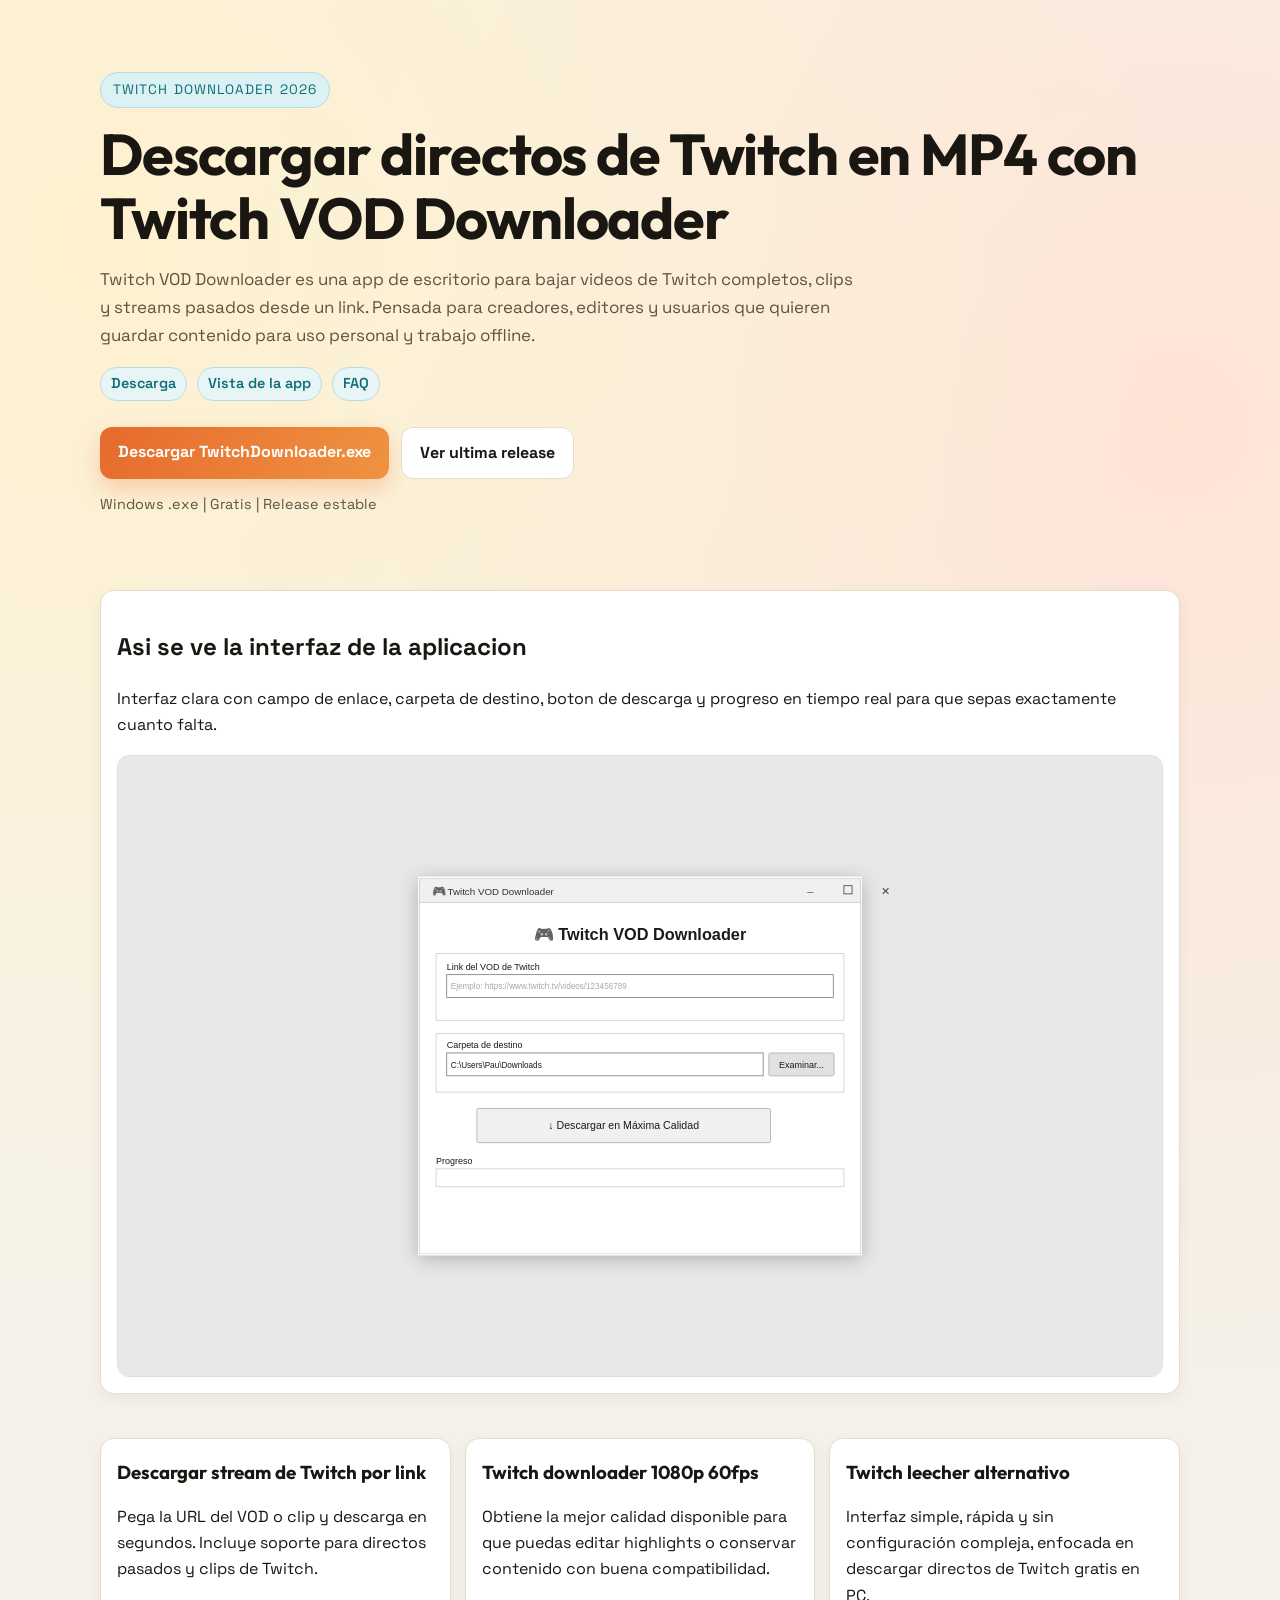
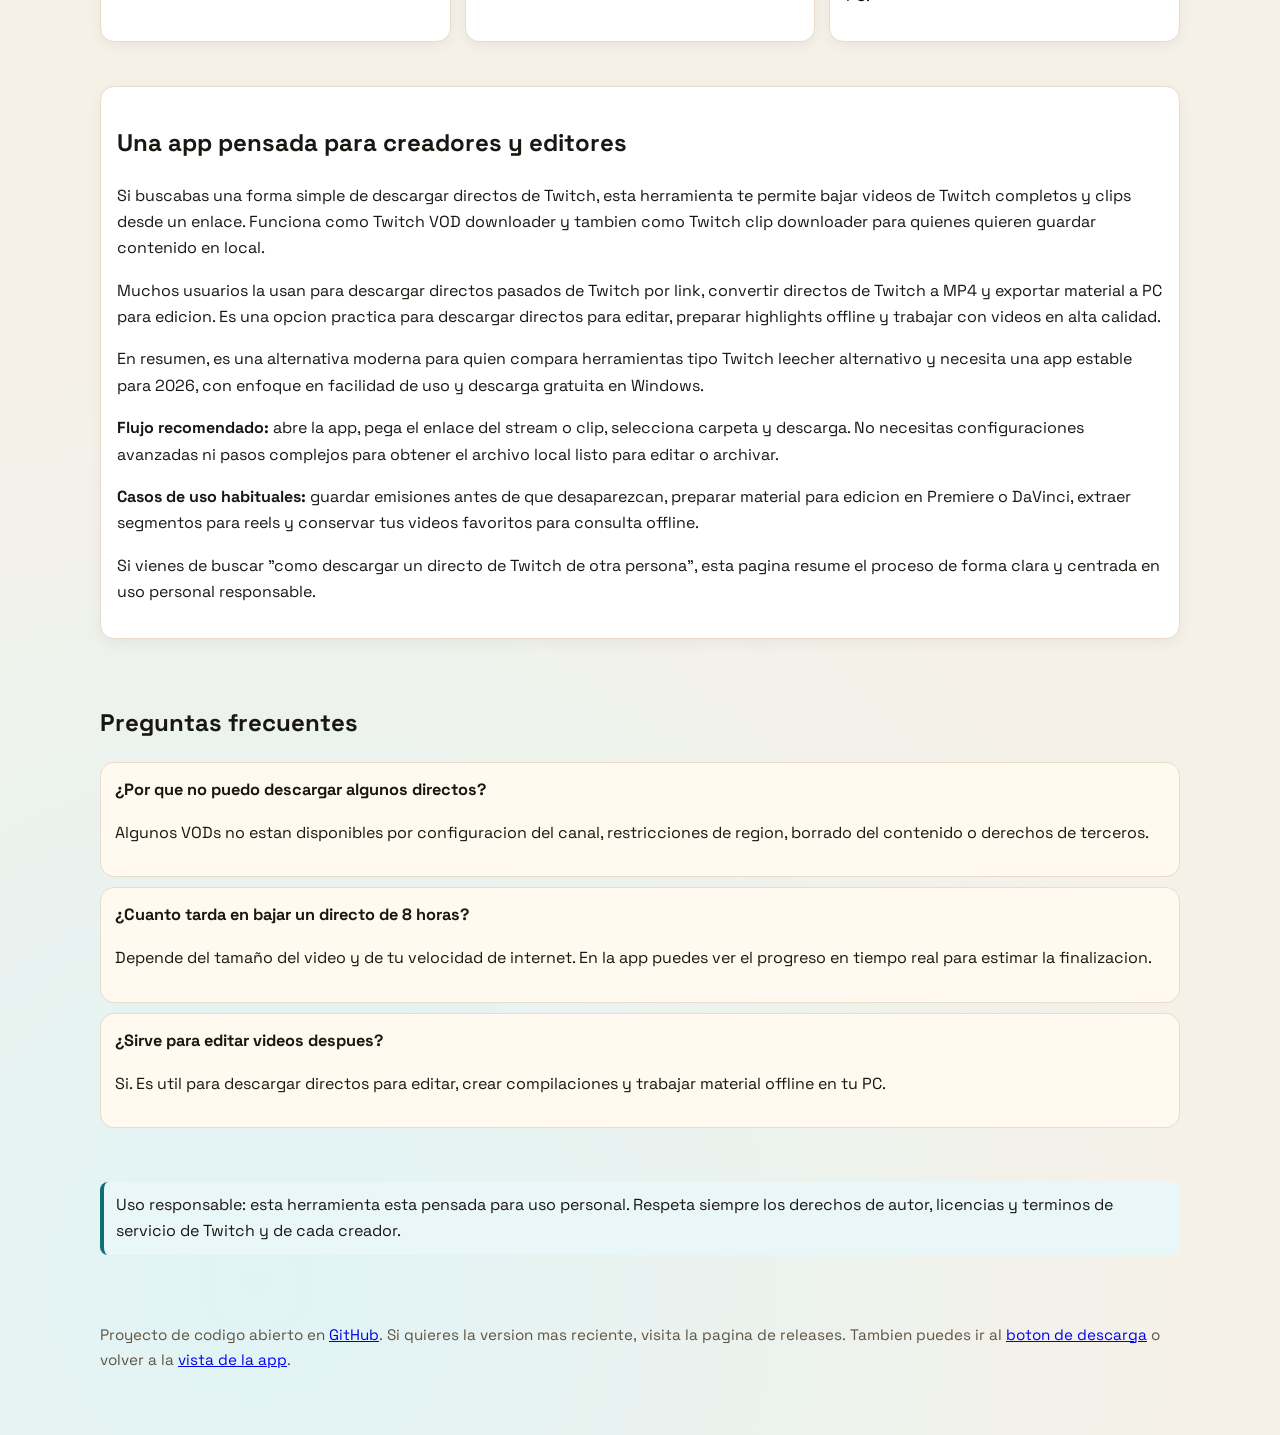
==== docs/index.html @ b59fe120 "Add Google Search Console verification meta tag" ====
<!doctype html>
<html lang="es">
  <head>
    <meta charset="utf-8" />
    <meta name="viewport" content="width=device-width, initial-scale=1" />
    <title>Descargar directos de Twitch en MP4 | Twitch VOD Downloader</title>
    <meta
      name="description"
      content="Descarga directos, VODs y clips de Twitch en MP4 con una app gratis para Windows. Pega el enlace, elige carpeta y guarda video en alta calidad."
    />
    <meta name="robots" content="index, follow, max-image-preview:large" />
    <meta name="google-site-verification" content="sPV9_tEW7qp17JRYdC61P2SUI9NA5Wd7lON10YflvRY" />
    <meta name="google-site-verification" content="lMgmviyzAEtdI4kk1GYr1Bmbf03BI3K5N0eMR3a0JBQ" />
    <script async src="https://pagead2.googlesyndication.com/pagead/js/adsbygoogle.js?client=ca-pub-7612805768657333"
     crossorigin="anonymous"></script>
    <meta property="og:type" content="website" />
    <meta property="og:locale" content="es_ES" />
    <meta
      property="og:title"
      content="Twitch VOD Downloader - Descargar directos de Twitch en MP4"
    />
    <meta
      property="og:description"
      content="Herramienta gratuita para descargar VODs y clips de Twitch en calidad alta para edición offline."
    />
    <meta
      property="og:image"
      content="https://pausiar.github.io/TwitchDowloader/assets/app-preview.svg"
    />
    <meta property="og:url" content="https://pausiar.github.io/TwitchDowloader/" />
    <meta property="og:site_name" content="Twitch VOD Downloader" />
    <meta name="twitter:card" content="summary_large_image" />
    <meta
      name="twitter:image"
      content="https://pausiar.github.io/TwitchDowloader/assets/app-preview.svg"
    />
    <link rel="canonical" href="https://pausiar.github.io/TwitchDowloader/" />
    <link rel="icon" type="image/svg+xml" href="assets/app-preview.svg" />
    <link rel="apple-touch-icon" href="assets/app-preview.svg" />
    <link rel="stylesheet" href="styles.css" />
    <link rel="preconnect" href="https://fonts.googleapis.com" />
    <link rel="preconnect" href="https://fonts.gstatic.com" crossorigin />
    <link
      href="https://fonts.googleapis.com/css2?family=Outfit:wght@600;700;800&family=Space+Grotesk:wght@400;500;700&display=swap"
      rel="stylesheet"
    />
    <script type="application/ld+json">
      {
        "@context": "https://schema.org",
        "@type": "SoftwareApplication",
        "name": "Twitch VOD Downloader",
        "applicationCategory": "MultimediaApplication",
        "operatingSystem": "Windows",
        "softwareVersion": "1.0.0",
        "inLanguage": ["es", "en"],
        "offers": {
          "@type": "Offer",
          "price": "0",
          "priceCurrency": "USD"
        },
        "downloadUrl": "https://github.com/Pausiar/TwitchDowloader/releases/download/v1.0.0/TwitchDownloader.exe",
        "url": "https://pausiar.github.io/TwitchDowloader/",
        "description": "Aplicacion para descargar directos de Twitch, VODs y clips en alta calidad usando un enlace.",
        "publisher": {
          "@type": "Organization",
          "name": "Pausiar"
        }
      }
    </script>
    <script type="application/ld+json">
      {
        "@context": "https://schema.org",
        "@type": "FAQPage",
        "mainEntity": [
          {
            "@type": "Question",
            "name": "¿Por que no puedo descargar algunos directos de Twitch?",
            "acceptedAnswer": {
              "@type": "Answer",
              "text": "Algunos videos pueden estar restringidos por privacidad, derechos, region o estado de la cuenta. La herramienta solo funciona cuando el contenido es accesible desde el enlace publico."
            }
          },
          {
            "@type": "Question",
            "name": "¿Cuanto tarda en bajar un directo de 8 horas?",
            "acceptedAnswer": {
              "@type": "Answer",
              "text": "Depende de tu conexion y del servidor. En conexiones estables, el progreso suele mantenerse continuo y la app muestra estado de descarga en tiempo real."
            }
          },
          {
            "@type": "Question",
            "name": "¿Se puede convertir directos de Twitch a MP4?",
            "acceptedAnswer": {
              "@type": "Answer",
              "text": "Si. El descargador guarda el video en formato compatible para edicion y uso local, ideal para exportar y trabajar en PC."
            }
          }
        ]
      }
    </script>
  </head>
  <body>
    <header>
      <div class="container">
        <span class="badge">Twitch Downloader 2026</span>
        <h1>Descargar directos de Twitch en MP4 con Twitch VOD Downloader</h1>
        <p class="subhead">
          Twitch VOD Downloader es una app de escritorio para bajar videos de Twitch completos,
          clips y streams pasados desde un link. Pensada para creadores, editores y usuarios que
          quieren guardar contenido para uso personal y trabajo offline.
        </p>
        <nav class="quick-nav" aria-label="Navegacion de la pagina">
          <a href="#descarga">Descarga</a>
          <a href="#vista-app">Vista de la app</a>
          <a href="#faq">FAQ</a>
        </nav>
        <div class="cta-row">
          <a
            class="btn btn-primary"
            id="descarga"
            href="https://github.com/Pausiar/TwitchDowloader/releases/download/v1.0.0/TwitchDownloader.exe"
            >Descargar TwitchDownloader.exe</a
          >
          <a
            class="btn btn-secondary"
            href="https://github.com/Pausiar/TwitchDowloader/releases/latest"
            >Ver ultima release</a
          >
        </div>
        <p class="small">Windows .exe | Gratis | Release estable</p>
      </div>
    </header>

    <main>
      <section id="vista-app">
        <div class="container card preview-card">
          <h2>Asi se ve la interfaz de la aplicacion</h2>
          <p>
            Interfaz clara con campo de enlace, carpeta de destino, boton de descarga y progreso
            en tiempo real para que sepas exactamente cuanto falta.
          </p>
          <img
            class="app-preview"
            src="assets/app-preview.svg"
            alt="Captura ilustrativa de Twitch VOD Downloader mostrando URL, carpeta y progreso de descarga"
            width="1280"
            height="760"
            loading="lazy"
            decoding="async"
          />
        </div>
      </section>

      <section>
        <div class="container grid">
          <article class="card">
            <h3>Descargar stream de Twitch por link</h3>
            <p>
              Pega la URL del VOD o clip y descarga en segundos. Incluye soporte para directos
              pasados y clips de Twitch.
            </p>
          </article>
          <article class="card">
            <h3>Twitch downloader 1080p 60fps</h3>
            <p>
              Obtiene la mejor calidad disponible para que puedas editar highlights o conservar
              contenido con buena compatibilidad.
            </p>
          </article>
          <article class="card">
            <h3>Twitch leecher alternativo</h3>
            <p>
              Interfaz simple, rápida y sin configuración compleja, enfocada en descargar directos
              de Twitch gratis en PC.
            </p>
          </article>
        </div>
      </section>

      <section>
        <div class="container card">
          <h2>Una app pensada para creadores y editores</h2>
          <p>
            Si buscabas una forma simple de descargar directos de Twitch, esta herramienta te
            permite bajar videos de Twitch completos y clips desde un enlace. Funciona como Twitch
            VOD downloader y tambien como Twitch clip downloader para quienes quieren guardar
            contenido en local.
          </p>
          <p>
            Muchos usuarios la usan para descargar directos pasados de Twitch por link, convertir
            directos de Twitch a MP4 y exportar material a PC para edicion. Es una opcion practica
            para descargar directos para editar, preparar highlights offline y trabajar con videos
            en alta calidad.
          </p>
          <p>
            En resumen, es una alternativa moderna para quien compara herramientas tipo Twitch
            leecher alternativo y necesita una app estable para 2026, con enfoque en facilidad de
            uso y descarga gratuita en Windows.
          </p>
          <p>
            <strong>Flujo recomendado:</strong> abre la app, pega el enlace del stream o clip,
            selecciona carpeta y descarga. No necesitas configuraciones avanzadas ni pasos
            complejos para obtener el archivo local listo para editar o archivar.
          </p>
          <p>
            <strong>Casos de uso habituales:</strong> guardar emisiones antes de que desaparezcan,
            preparar material para edicion en Premiere o DaVinci, extraer segmentos para reels y
            conservar tus videos favoritos para consulta offline.
          </p>
          <p>
            Si vienes de buscar "como descargar un directo de Twitch de otra persona", esta pagina
            resume el proceso de forma clara y centrada en uso personal responsable.
          </p>
        </div>
      </section>

      <section id="faq">
        <div class="container">
          <h2>Preguntas frecuentes</h2>
          <article class="faq-item">
            <h3>¿Por que no puedo descargar algunos directos?</h3>
            <p>
              Algunos VODs no estan disponibles por configuracion del canal, restricciones de
              region, borrado del contenido o derechos de terceros.
            </p>
          </article>
          <article class="faq-item">
            <h3>¿Cuanto tarda en bajar un directo de 8 horas?</h3>
            <p>
              Depende del tamaño del video y de tu velocidad de internet. En la app puedes ver el
              progreso en tiempo real para estimar la finalizacion.
            </p>
          </article>
          <article class="faq-item">
            <h3>¿Sirve para editar videos despues?</h3>
            <p>
              Si. Es util para descargar directos para editar, crear compilaciones y trabajar
              material offline en tu PC.
            </p>
          </article>
        </div>
      </section>

      <section>
        <div class="container notice">
          Uso responsable: esta herramienta esta pensada para uso personal. Respeta siempre los
          derechos de autor, licencias y terminos de servicio de Twitch y de cada creador.
        </div>
      </section>
    </main>

    <footer>
      <div class="container">
        <p>
          Proyecto de codigo abierto en
          <a href="https://github.com/Pausiar/TwitchDowloader">GitHub</a>. Si quieres la version
          mas reciente, visita la pagina de releases. Tambien puedes ir al
          <a href="#descarga">boton de descarga</a> o volver a la <a href="#vista-app">vista de la app</a>.
        </p>
      </div>
    </footer>
  </body>
</html>
---- docs/styles.css ----
:root {
  --bg: #f5f1e8;
  --bg-alt: #fff9ef;
  --text: #1a1712;
  --muted: #5f5341;
  --brand: #e66a2d;
  --brand-dark: #b84f1f;
  --accent: #0f6f77;
  --card: #ffffff;
  --border: #e8ddca;
}

* {
  box-sizing: border-box;
}

html,
body {
  margin: 0;
  padding: 0;
}

body {
  font-family: "Space Grotesk", "Segoe UI", sans-serif;
  color: var(--text);
  background:
    radial-gradient(circle at 8% 8%, #fff1cf 0%, transparent 35%),
    radial-gradient(circle at 92% 14%, #ffe4d6 0%, transparent 33%),
    radial-gradient(circle at 20% 95%, #e0f4f6 0%, transparent 30%),
    var(--bg);
  line-height: 1.65;
}

.container {
  width: min(1080px, 92vw);
  margin: 0 auto;
}

header {
  padding: 72px 0 36px;
}

.badge {
  display: inline-block;
  font-size: 0.85rem;
  text-transform: uppercase;
  letter-spacing: 0.08em;
  color: var(--accent);
  background: #dcf1f3;
  border: 1px solid #b4dde1;
  border-radius: 999px;
  padding: 6px 12px;
}

h1 {
  font-family: "Outfit", "Segoe UI", sans-serif;
  font-size: clamp(2.2rem, 5vw, 3.6rem);
  line-height: 1.1;
  margin: 14px 0;
  letter-spacing: -0.02em;
}

.subhead {
  max-width: 760px;
  color: var(--muted);
  font-size: 1.06rem;
}

.quick-nav {
  display: flex;
  flex-wrap: wrap;
  gap: 10px;
  margin-top: 12px;
}

.quick-nav a {
  display: inline-block;
  text-decoration: none;
  color: var(--accent);
  background: #e8f5f6;
  border: 1px solid #b9dce0;
  border-radius: 999px;
  padding: 4px 10px;
  font-size: 0.9rem;
  font-weight: 600;
}

.cta-row {
  display: flex;
  flex-wrap: wrap;
  gap: 12px;
  margin-top: 26px;
}

.btn {
  display: inline-block;
  text-decoration: none;
  border-radius: 12px;
  padding: 12px 18px;
  font-weight: 700;
  transition: transform 0.18s ease, box-shadow 0.18s ease, background 0.18s ease;
}

.btn-primary {
  color: #fff;
  background: linear-gradient(120deg, var(--brand), #f09340);
  box-shadow: 0 10px 22px rgba(230, 106, 45, 0.27);
}

.btn-secondary {
  color: var(--text);
  background: #fff;
  border: 1px solid var(--border);
}

.btn:hover {
  transform: translateY(-2px);
}

section {
  padding: 22px 0;
}

.grid {
  display: grid;
  grid-template-columns: repeat(auto-fit, minmax(220px, 1fr));
  gap: 14px;
}

.card {
  background: var(--card);
  border: 1px solid var(--border);
  border-radius: 14px;
  padding: 16px;
  box-shadow: 0 4px 14px rgba(26, 23, 18, 0.05);
}

.card h3 {
  margin-top: 2px;
  margin-bottom: 8px;
  font-family: "Outfit", "Segoe UI", sans-serif;
}

.preview-card {
  overflow: hidden;
}

.app-preview {
  display: block;
  width: 100%;
  height: auto;
  border: 1px solid var(--border);
  border-radius: 12px;
  margin-top: 10px;
  background: #f8f5ee;
}

.klist {
  columns: 1;
  margin: 10px 0 0;
  padding-left: 20px;
}

.klist li {
  margin-bottom: 8px;
}

.faq-item {
  background: var(--bg-alt);
  border: 1px solid var(--border);
  border-radius: 14px;
  padding: 14px;
  margin-bottom: 10px;
}

.faq-item h3 {
  margin: 0 0 8px;
  font-size: 1.02rem;
}

.notice {
  border-left: 4px solid var(--accent);
  padding: 10px 12px;
  background: #eaf7f8;
  border-radius: 8px;
}

footer {
  padding: 30px 0 48px;
  color: var(--muted);
  font-size: 0.95rem;
}

.small {
  font-size: 0.9rem;
  color: var(--muted);
}

@media (max-width: 720px) {
  header {
    padding-top: 56px;
  }

  .cta-row {
    flex-direction: column;
    align-items: stretch;
  }

  .quick-nav {
    gap: 8px;
  }

  .btn {
    text-align: center;
  }
}
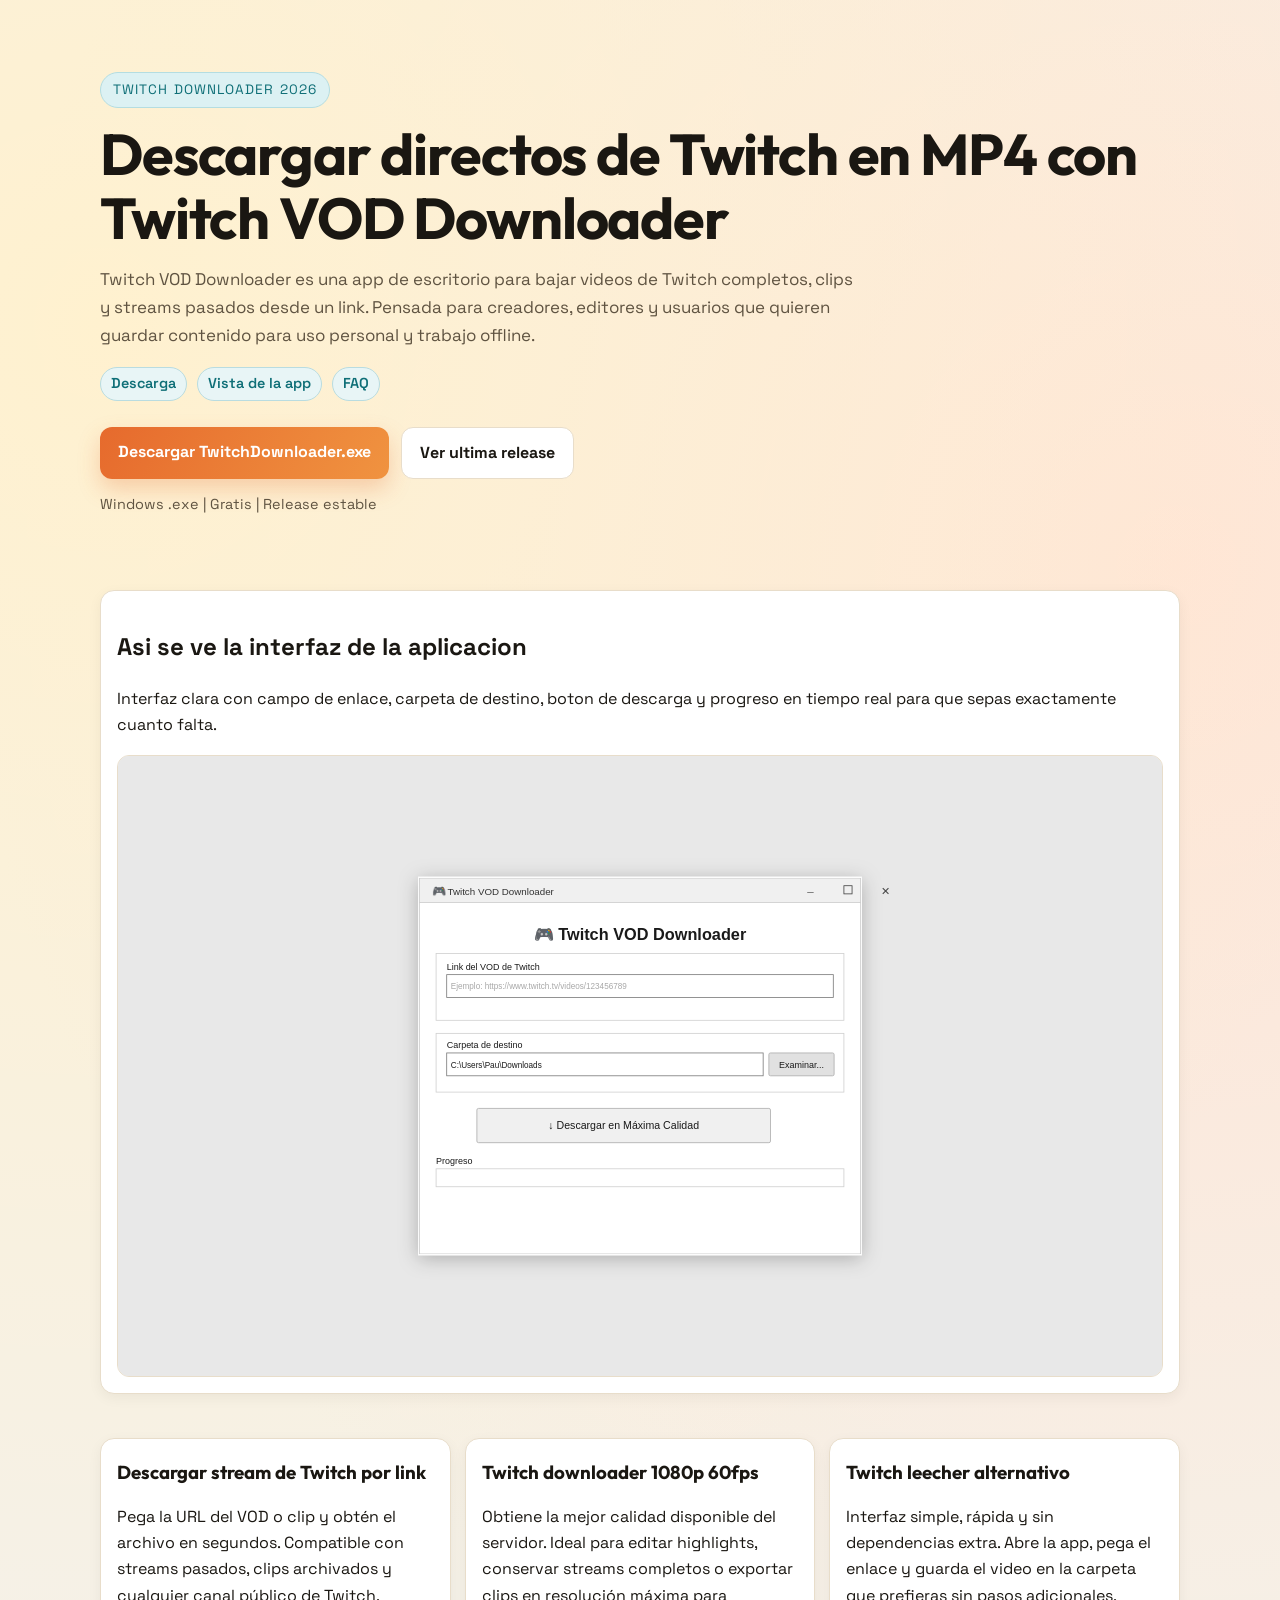
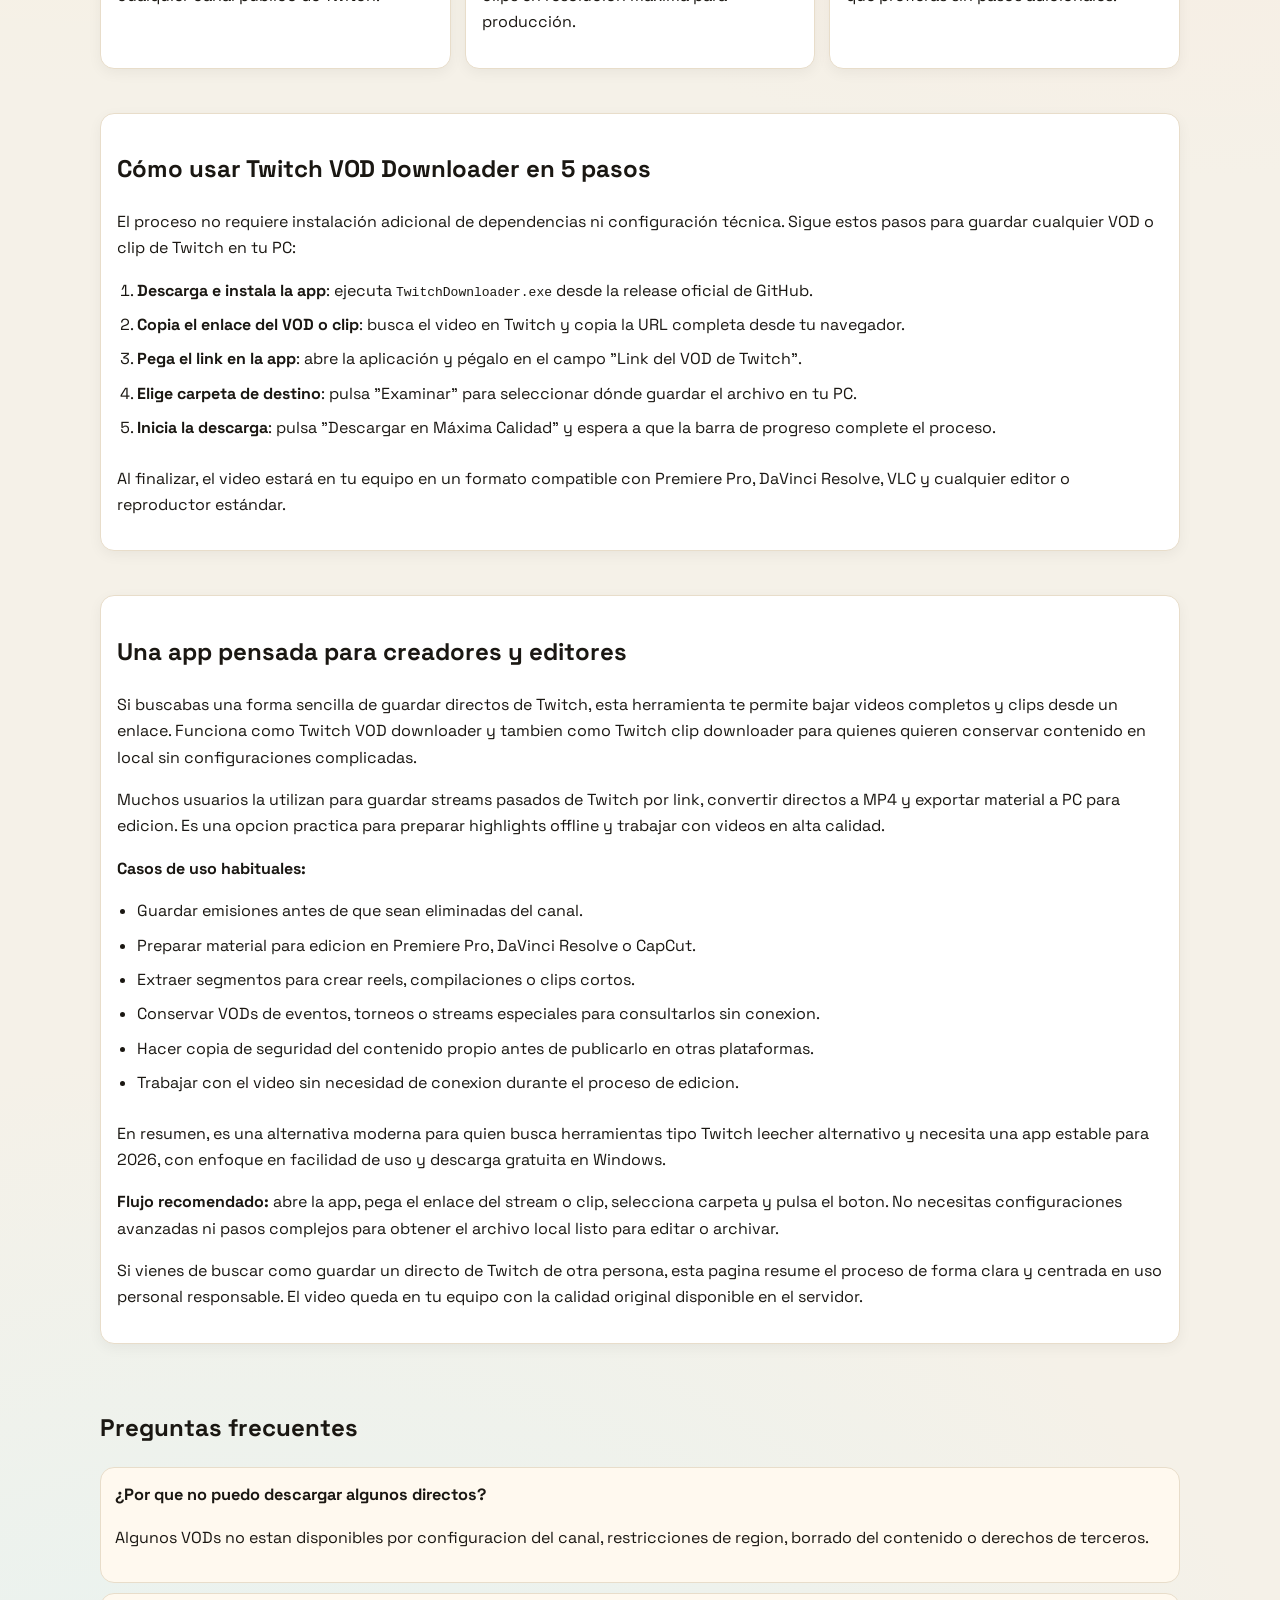
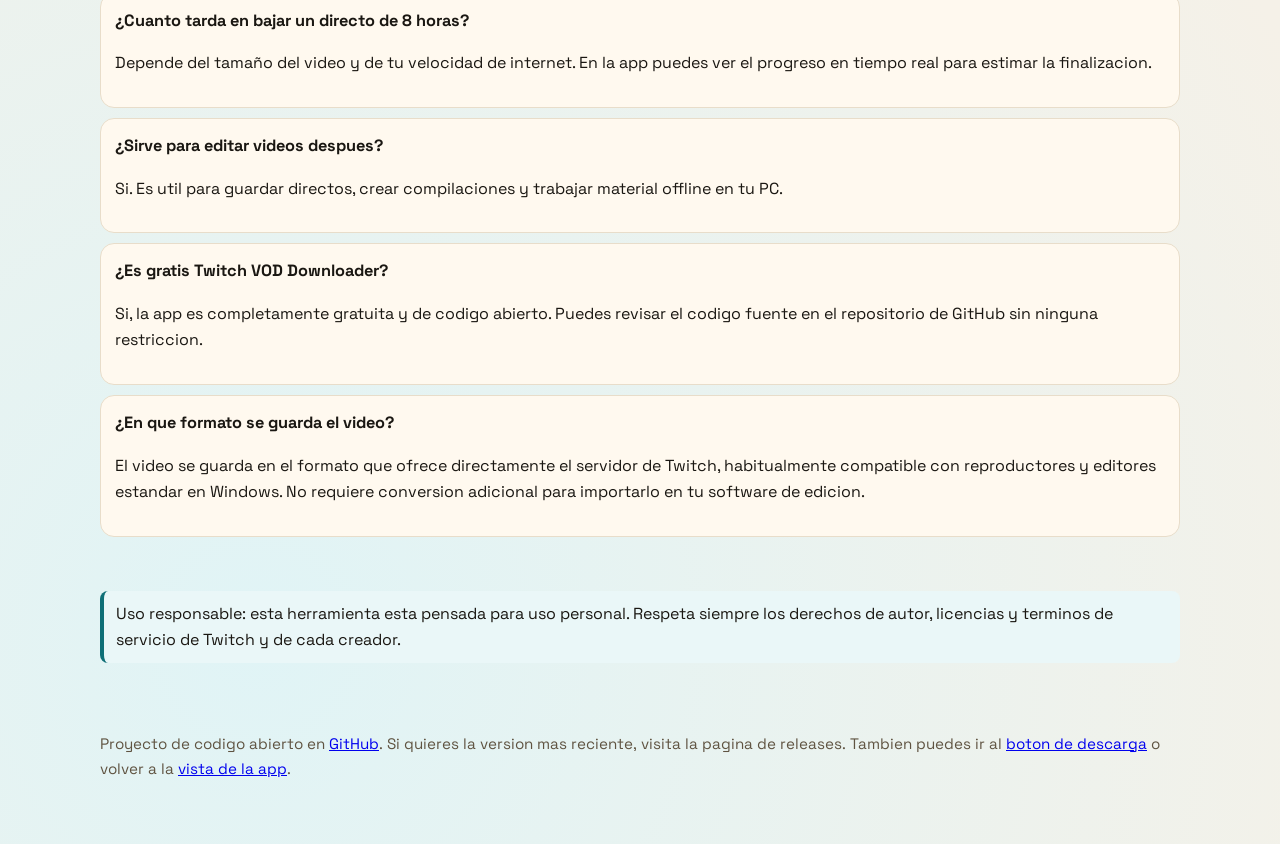
==== commit a3c2698d: "SEO improvements: content expansion, security headers, meta description fix" ====
--- a/docs/index.html
+++ b/docs/index.html
@@ -6,7 +6,7 @@
     <title>Descargar directos de Twitch en MP4 | Twitch VOD Downloader</title>
     <meta
       name="description"
-      content="Descarga directos, VODs y clips de Twitch en MP4 con una app gratis para Windows. Pega el enlace, elige carpeta y guarda video en alta calidad."
+      content="App gratuita para descargar directos de Twitch en MP4 en Windows. Pega el enlace del VOD o clip, elige carpeta y guarda el video en alta calidad con un clic."
     />
     <meta name="robots" content="index, follow, max-image-preview:large" />
     <meta name="google-site-verification" content="sPV9_tEW7qp17JRYdC61P2SUI9NA5Wd7lON10YflvRY" />
@@ -94,6 +94,22 @@
             "acceptedAnswer": {
               "@type": "Answer",
               "text": "Si. El descargador guarda el video en formato compatible para edicion y uso local, ideal para exportar y trabajar en PC."
+            }
+          },
+          {
+            "@type": "Question",
+            "name": "¿Es gratis Twitch VOD Downloader?",
+            "acceptedAnswer": {
+              "@type": "Answer",
+              "text": "Si, la app es completamente gratuita y de codigo abierto. Puedes revisar el codigo fuente en el repositorio de GitHub."
+            }
+          },
+          {
+            "@type": "Question",
+            "name": "¿En que formato se guarda el video?",
+            "acceptedAnswer": {
+              "@type": "Answer",
+              "text": "El video se guarda en el formato que ofrece directamente el servidor de Twitch, habitualmente compatible con reproductores y editores estandar en Windows."
             }
           }
         ]
@@ -157,24 +173,45 @@
           <article class="card">
             <h3>Descargar stream de Twitch por link</h3>
             <p>
-              Pega la URL del VOD o clip y descarga en segundos. Incluye soporte para directos
-              pasados y clips de Twitch.
+              Pega la URL del VOD o clip y obtén el archivo en segundos. Compatible con streams
+              pasados, clips archivados y cualquier canal público de Twitch.
             </p>
           </article>
           <article class="card">
             <h3>Twitch downloader 1080p 60fps</h3>
             <p>
-              Obtiene la mejor calidad disponible para que puedas editar highlights o conservar
-              contenido con buena compatibilidad.
+              Obtiene la mejor calidad disponible del servidor. Ideal para editar highlights,
+              conservar streams completos o exportar clips en resolución máxima para producción.
             </p>
           </article>
           <article class="card">
             <h3>Twitch leecher alternativo</h3>
             <p>
-              Interfaz simple, rápida y sin configuración compleja, enfocada en descargar directos
-              de Twitch gratis en PC.
-            </p>
-          </article>
+              Interfaz simple, rápida y sin dependencias extra. Abre la app, pega el enlace y
+              guarda el video en la carpeta que prefieras sin pasos adicionales.
+            </p>
+          </article>
+        </div>
+      </section>
+
+      <section id="como-usar">
+        <div class="container card">
+          <h2>Cómo usar Twitch VOD Downloader en 5 pasos</h2>
+          <p>
+            El proceso no requiere instalación adicional de dependencias ni configuración técnica.
+            Sigue estos pasos para guardar cualquier VOD o clip de Twitch en tu PC:
+          </p>
+          <ol class="klist">
+            <li><strong>Descarga e instala la app</strong>: ejecuta <code>TwitchDownloader.exe</code> desde la release oficial de GitHub.</li>
+            <li><strong>Copia el enlace del VOD o clip</strong>: busca el video en Twitch y copia la URL completa desde tu navegador.</li>
+            <li><strong>Pega el link en la app</strong>: abre la aplicación y pégalo en el campo "Link del VOD de Twitch".</li>
+            <li><strong>Elige carpeta de destino</strong>: pulsa "Examinar" para seleccionar dónde guardar el archivo en tu PC.</li>
+            <li><strong>Inicia la descarga</strong>: pulsa "Descargar en Máxima Calidad" y espera a que la barra de progreso complete el proceso.</li>
+          </ol>
+          <p>
+            Al finalizar, el video estará en tu equipo en un formato compatible con Premiere Pro,
+            DaVinci Resolve, VLC y cualquier editor o reproductor estándar.
+          </p>
         </div>
       </section>
 
@@ -182,35 +219,41 @@
         <div class="container card">
           <h2>Una app pensada para creadores y editores</h2>
           <p>
-            Si buscabas una forma simple de descargar directos de Twitch, esta herramienta te
-            permite bajar videos de Twitch completos y clips desde un enlace. Funciona como Twitch
-            VOD downloader y tambien como Twitch clip downloader para quienes quieren guardar
-            contenido en local.
-          </p>
-          <p>
-            Muchos usuarios la usan para descargar directos pasados de Twitch por link, convertir
-            directos de Twitch a MP4 y exportar material a PC para edicion. Es una opcion practica
-            para descargar directos para editar, preparar highlights offline y trabajar con videos
-            en alta calidad.
-          </p>
-          <p>
-            En resumen, es una alternativa moderna para quien compara herramientas tipo Twitch
+            Si buscabas una forma sencilla de guardar directos de Twitch, esta herramienta te
+            permite bajar videos completos y clips desde un enlace. Funciona como Twitch
+            VOD downloader y tambien como Twitch clip downloader para quienes quieren conservar
+            contenido en local sin configuraciones complicadas.
+          </p>
+          <p>
+            Muchos usuarios la utilizan para guardar streams pasados de Twitch por link, convertir
+            directos a MP4 y exportar material a PC para edicion. Es una opcion practica
+            para preparar highlights offline y trabajar con videos en alta calidad.
+          </p>
+          <p>
+            <strong>Casos de uso habituales:</strong>
+          </p>
+          <ul class="klist">
+            <li>Guardar emisiones antes de que sean eliminadas del canal.</li>
+            <li>Preparar material para edicion en Premiere Pro, DaVinci Resolve o CapCut.</li>
+            <li>Extraer segmentos para crear reels, compilaciones o clips cortos.</li>
+            <li>Conservar VODs de eventos, torneos o streams especiales para consultarlos sin conexion.</li>
+            <li>Hacer copia de seguridad del contenido propio antes de publicarlo en otras plataformas.</li>
+            <li>Trabajar con el video sin necesidad de conexion durante el proceso de edicion.</li>
+          </ul>
+          <p>
+            En resumen, es una alternativa moderna para quien busca herramientas tipo Twitch
             leecher alternativo y necesita una app estable para 2026, con enfoque en facilidad de
             uso y descarga gratuita en Windows.
           </p>
           <p>
             <strong>Flujo recomendado:</strong> abre la app, pega el enlace del stream o clip,
-            selecciona carpeta y descarga. No necesitas configuraciones avanzadas ni pasos
+            selecciona carpeta y pulsa el boton. No necesitas configuraciones avanzadas ni pasos
             complejos para obtener el archivo local listo para editar o archivar.
           </p>
           <p>
-            <strong>Casos de uso habituales:</strong> guardar emisiones antes de que desaparezcan,
-            preparar material para edicion en Premiere o DaVinci, extraer segmentos para reels y
-            conservar tus videos favoritos para consulta offline.
-          </p>
-          <p>
-            Si vienes de buscar "como descargar un directo de Twitch de otra persona", esta pagina
-            resume el proceso de forma clara y centrada en uso personal responsable.
+            Si vienes de buscar como guardar un directo de Twitch de otra persona, esta pagina
+            resume el proceso de forma clara y centrada en uso personal responsable. El video
+            queda en tu equipo con la calidad original disponible en el servidor.
           </p>
         </div>
       </section>
@@ -235,8 +278,23 @@
           <article class="faq-item">
             <h3>¿Sirve para editar videos despues?</h3>
             <p>
-              Si. Es util para descargar directos para editar, crear compilaciones y trabajar
+              Si. Es util para guardar directos, crear compilaciones y trabajar
               material offline en tu PC.
+            </p>
+          </article>
+          <article class="faq-item">
+            <h3>¿Es gratis Twitch VOD Downloader?</h3>
+            <p>
+              Si, la app es completamente gratuita y de codigo abierto. Puedes revisar el codigo
+              fuente en el repositorio de GitHub sin ninguna restriccion.
+            </p>
+          </article>
+          <article class="faq-item">
+            <h3>¿En que formato se guarda el video?</h3>
+            <p>
+              El video se guarda en el formato que ofrece directamente el servidor de Twitch,
+              habitualmente compatible con reproductores y editores estandar en Windows.
+              No requiere conversion adicional para importarlo en tu software de edicion.
             </p>
           </article>
         </div>
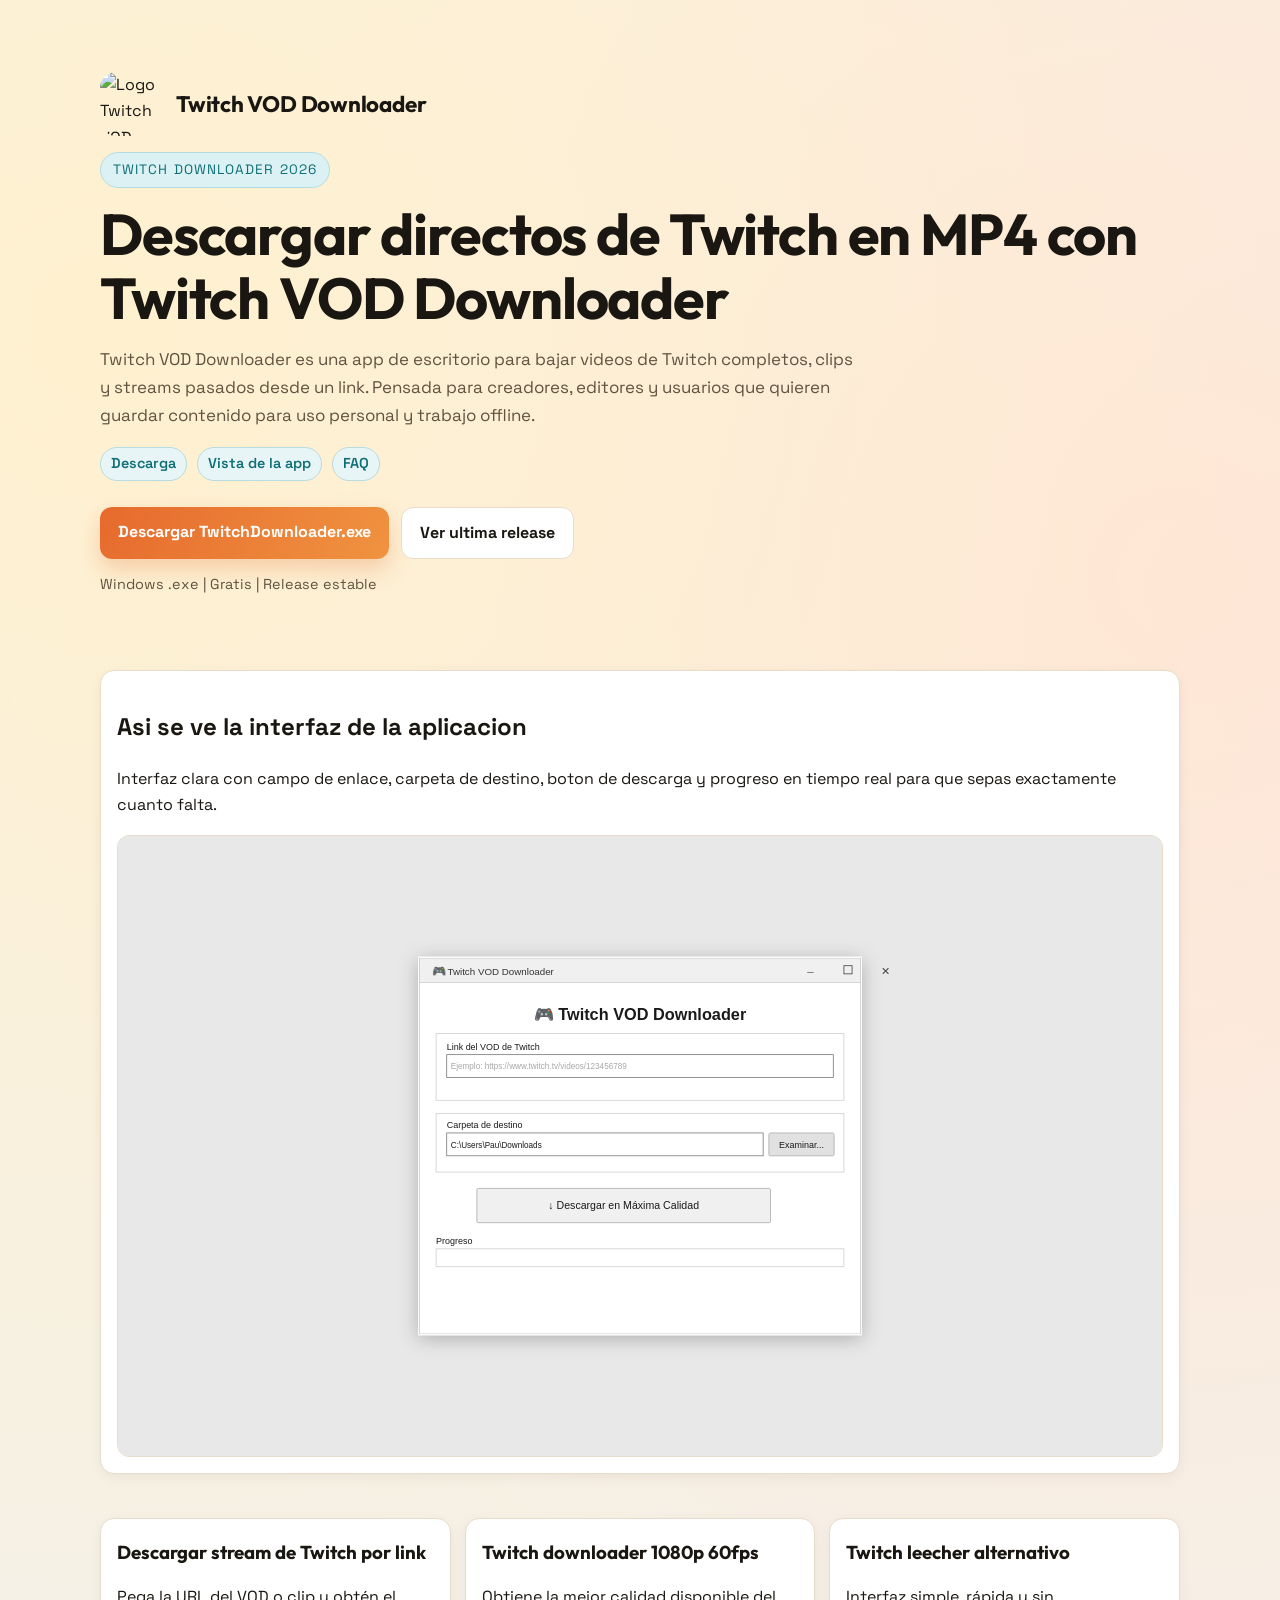
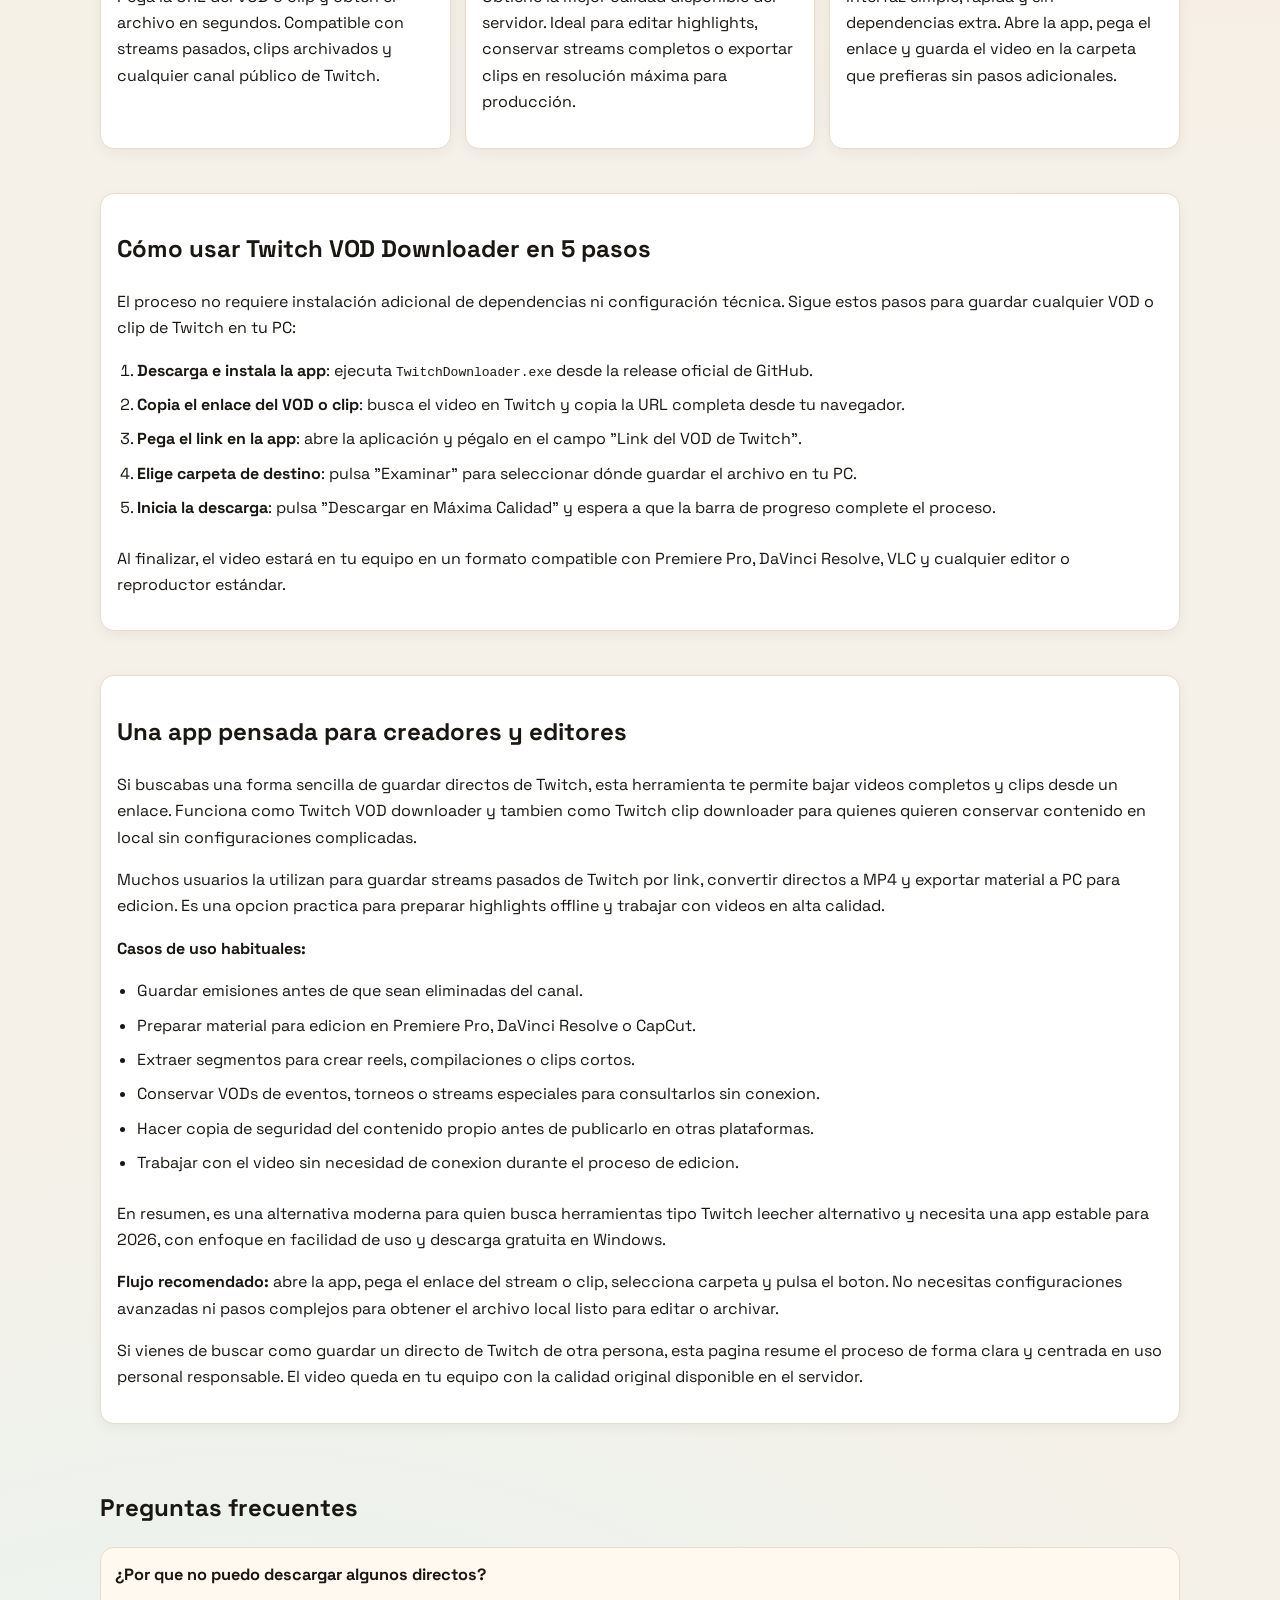
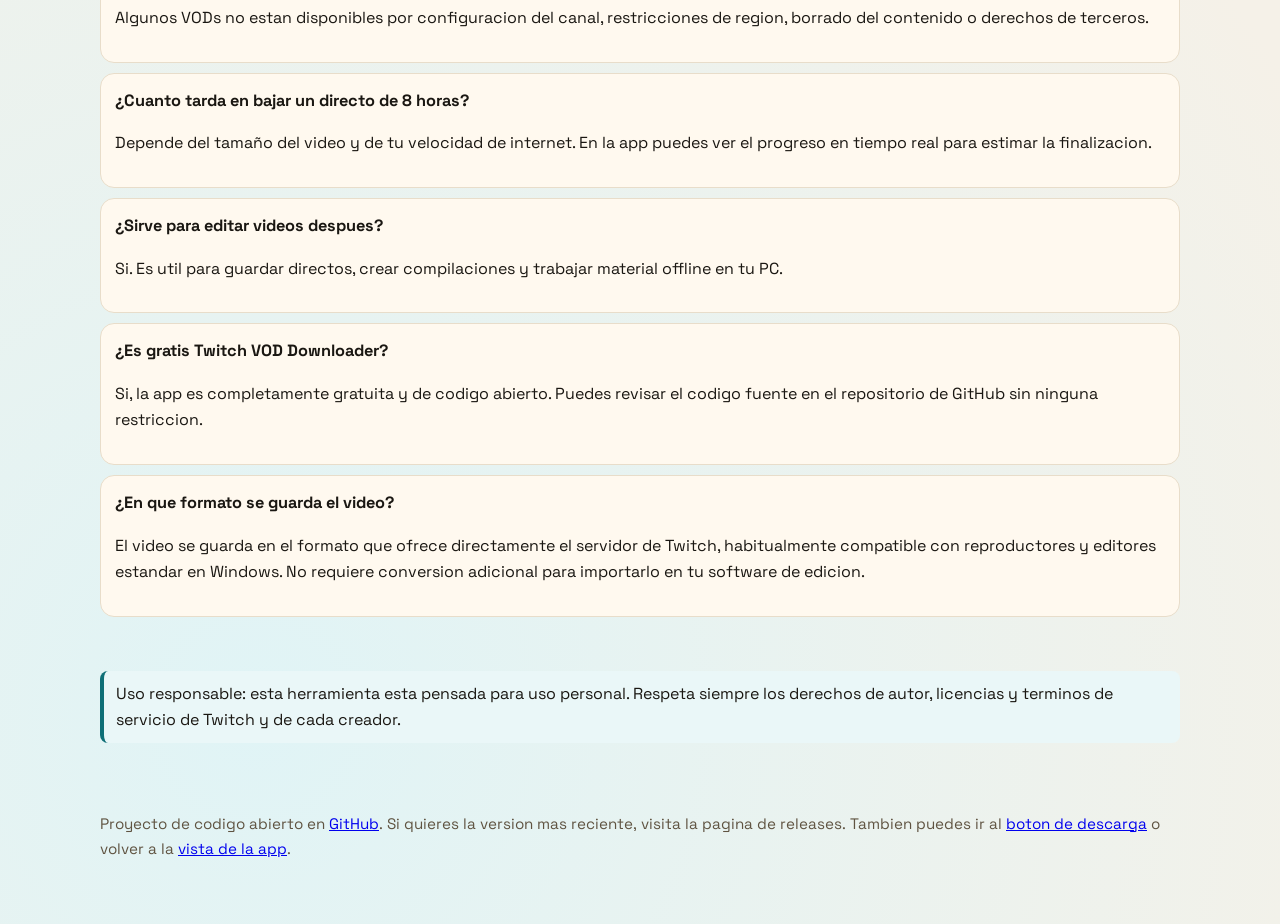
==== commit 3193a875: "Add brand logo: SVG/ICO/PNG, update app icon, website header and favicon" ====
--- a/docs/index.html
+++ b/docs/index.html
@@ -25,18 +25,18 @@
     />
     <meta
       property="og:image"
-      content="https://pausiar.github.io/TwitchDowloader/assets/app-preview.svg"
+      content="https://pausiar.github.io/TwitchDowloader/assets/logo.png"
     />
     <meta property="og:url" content="https://pausiar.github.io/TwitchDowloader/" />
     <meta property="og:site_name" content="Twitch VOD Downloader" />
     <meta name="twitter:card" content="summary_large_image" />
     <meta
       name="twitter:image"
-      content="https://pausiar.github.io/TwitchDowloader/assets/app-preview.svg"
+      content="https://pausiar.github.io/TwitchDowloader/assets/logo.png"
     />
     <link rel="canonical" href="https://pausiar.github.io/TwitchDowloader/" />
-    <link rel="icon" type="image/svg+xml" href="assets/app-preview.svg" />
-    <link rel="apple-touch-icon" href="assets/app-preview.svg" />
+    <link rel="icon" type="image/svg+xml" href="assets/logo.svg" />
+    <link rel="apple-touch-icon" href="assets/logo.png" />
     <link rel="stylesheet" href="styles.css" />
     <link rel="preconnect" href="https://fonts.googleapis.com" />
     <link rel="preconnect" href="https://fonts.gstatic.com" crossorigin />
@@ -119,6 +119,10 @@
   <body>
     <header>
       <div class="container">
+        <div class="logo-wrap">
+          <img src="assets/logo.svg" alt="Logo Twitch VOD Downloader" class="site-logo" width="64" height="64" />
+          <span class="site-logo-title">Twitch VOD Downloader</span>
+        </div>
         <span class="badge">Twitch Downloader 2026</span>
         <h1>Descargar directos de Twitch en MP4 con Twitch VOD Downloader</h1>
         <p class="subhead">
--- a/docs/styles.css
+++ b/docs/styles.css
@@ -40,6 +40,28 @@
   padding: 72px 0 36px;
 }
 
+.logo-wrap {
+  display: flex;
+  align-items: center;
+  gap: 12px;
+  margin-bottom: 16px;
+}
+
+.site-logo {
+  width: 64px;
+  height: 64px;
+  border-radius: 16px;
+  flex-shrink: 0;
+}
+
+.site-logo-title {
+  font-family: "Outfit", "Segoe UI", sans-serif;
+  font-size: 1.4rem;
+  font-weight: 700;
+  color: var(--text);
+  letter-spacing: -0.01em;
+}
+
 .badge {
   display: inline-block;
   font-size: 0.85rem;
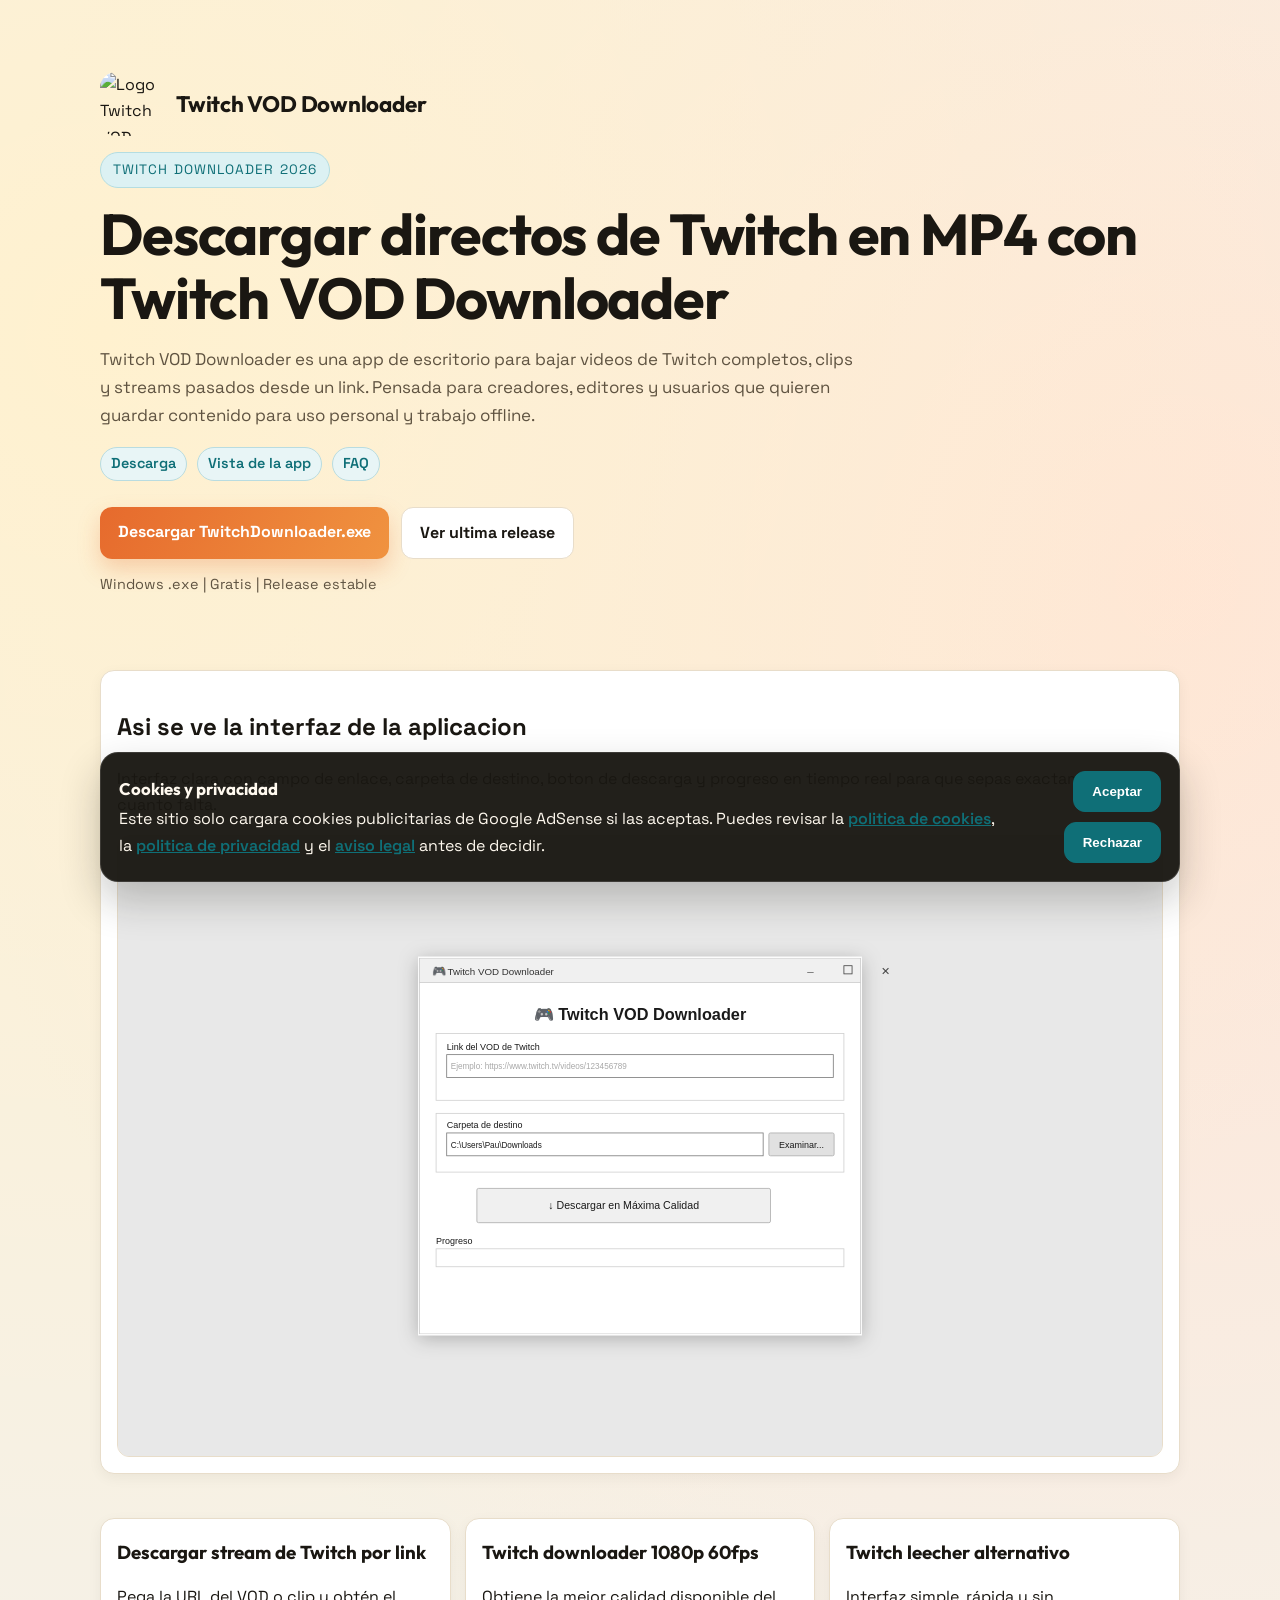
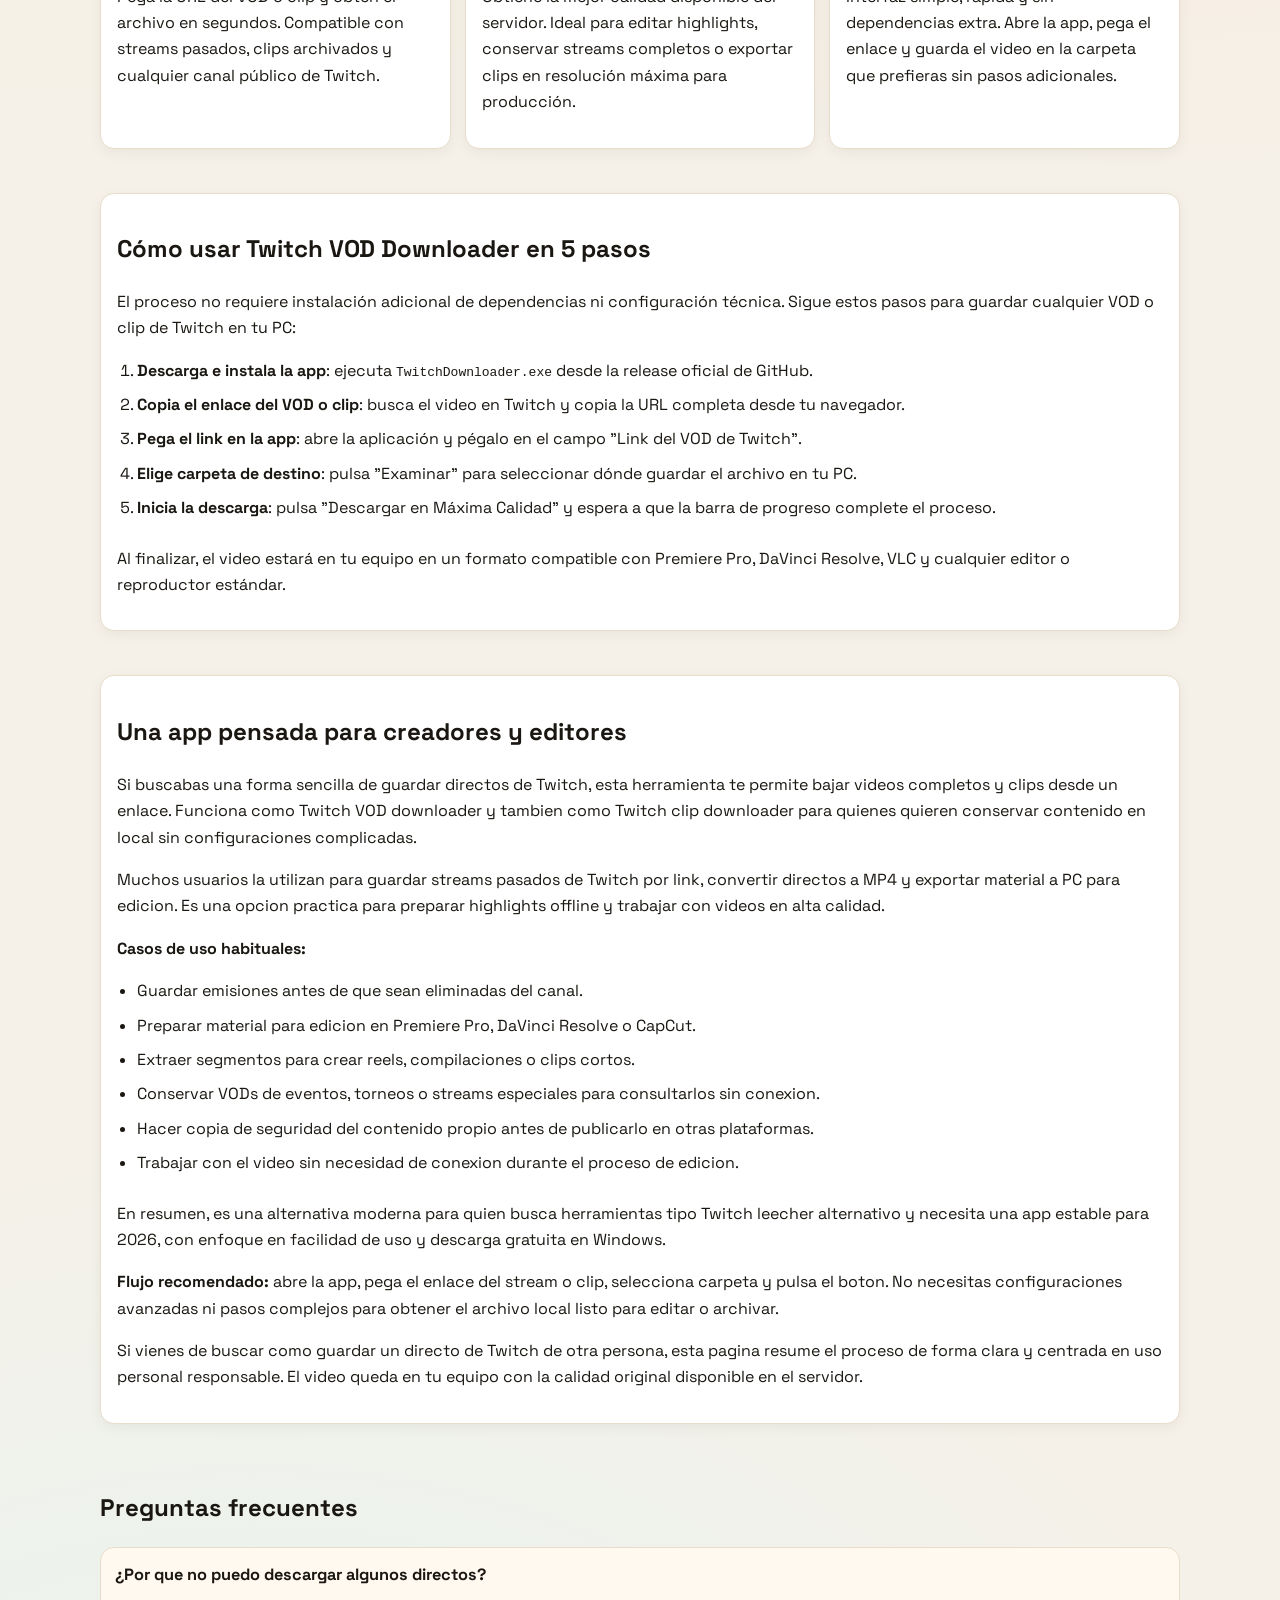
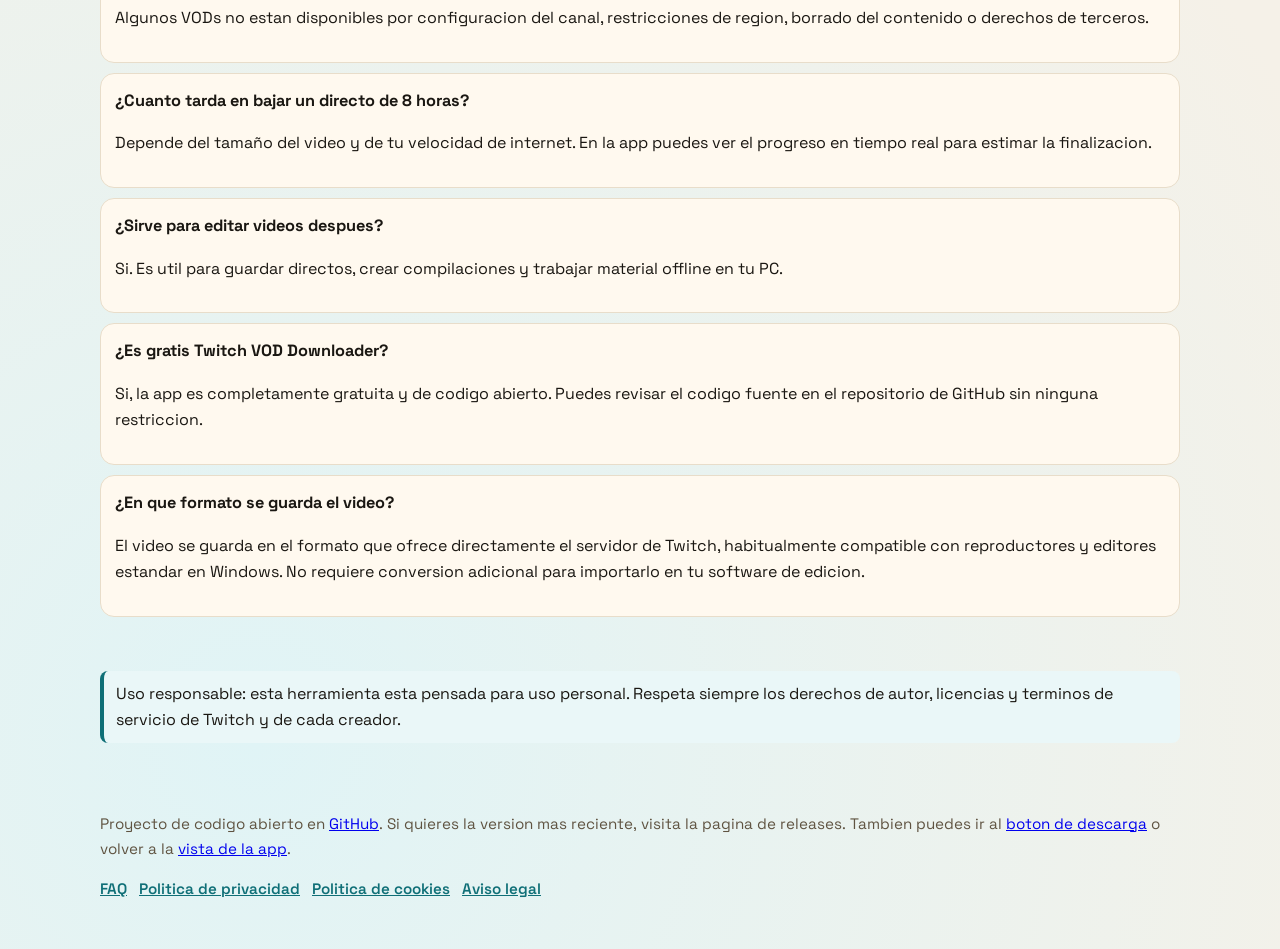
==== commit 3e3a9b68: "Add cookie consent and legal pages" ====
--- a/docs/index.html
+++ b/docs/index.html
@@ -11,8 +11,6 @@
     <meta name="robots" content="index, follow, max-image-preview:large" />
     <meta name="google-site-verification" content="sPV9_tEW7qp17JRYdC61P2SUI9NA5Wd7lON10YflvRY" />
     <meta name="google-site-verification" content="lMgmviyzAEtdI4kk1GYr1Bmbf03BI3K5N0eMR3a0JBQ" />
-    <script async src="https://pagead2.googlesyndication.com/pagead/js/adsbygoogle.js?client=ca-pub-7612805768657333"
-     crossorigin="anonymous"></script>
     <meta property="og:type" content="website" />
     <meta property="og:locale" content="es_ES" />
     <meta
@@ -49,8 +47,6 @@
         "@context": "https://schema.org",
         "@type": "SoftwareApplication",
         "name": "Twitch VOD Downloader",
-        "applicationCategory": "MultimediaApplication",
-        "operatingSystem": "Windows",
         "softwareVersion": "1.0.0",
         "inLanguage": ["es", "en"],
         "offers": {
@@ -320,7 +316,32 @@
           mas reciente, visita la pagina de releases. Tambien puedes ir al
           <a href="#descarga">boton de descarga</a> o volver a la <a href="#vista-app">vista de la app</a>.
         </p>
+        <nav class="footer-links" aria-label="Enlaces legales y de ayuda">
+          <a href="faq.html">FAQ</a>
+          <a href="politica-privacidad.html">Politica de privacidad</a>
+          <a href="politica-cookies.html">Politica de cookies</a>
+          <a href="aviso-legal.html">Aviso legal</a>
+        </nav>
       </div>
     </footer>
+
+    <aside class="cookie-banner" id="cookie-banner" hidden aria-live="polite">
+      <div class="container cookie-banner-inner">
+        <div>
+          <p class="cookie-title">Cookies y privacidad</p>
+          <p class="cookie-copy">
+            Este sitio solo cargara cookies publicitarias de Google AdSense si las aceptas.
+            Puedes revisar la <a href="politica-cookies.html">politica de cookies</a>, la
+            <a href="politica-privacidad.html">politica de privacidad</a> y el
+            <a href="aviso-legal.html">aviso legal</a> antes de decidir.
+          </p>
+        </div>
+        <div class="cookie-actions">
+          <button class="btn btn-consent" id="cookie-accept" type="button">Aceptar</button>
+          <button class="btn btn-consent" id="cookie-reject" type="button">Rechazar</button>
+        </div>
+      </div>
+    </aside>
+    <script src="cookie-consent.js" defer></script>
   </body>
 </html>
--- a/docs/styles.css
+++ b/docs/styles.css
@@ -213,6 +213,110 @@
   font-size: 0.95rem;
 }
 
+.footer-links {
+  display: flex;
+  flex-wrap: wrap;
+  gap: 12px;
+  margin-top: 14px;
+}
+
+.footer-links a,
+.cookie-copy a {
+  color: var(--accent);
+  font-weight: 600;
+}
+
+.cookie-banner {
+  position: fixed;
+  left: 0;
+  right: 0;
+  bottom: 0;
+  z-index: 50;
+  padding: 0 0 18px;
+}
+
+.cookie-banner-inner {
+  display: flex;
+  gap: 18px;
+  align-items: center;
+  justify-content: space-between;
+  background: rgba(26, 23, 18, 0.96);
+  color: #fff9ef;
+  border: 1px solid rgba(255, 255, 255, 0.12);
+  border-radius: 18px;
+  padding: 18px;
+  box-shadow: 0 18px 40px rgba(26, 23, 18, 0.24);
+}
+
+.cookie-title {
+  margin: 0 0 4px;
+  font-family: "Outfit", "Segoe UI", sans-serif;
+  font-size: 1.05rem;
+  font-weight: 700;
+}
+
+.cookie-copy {
+  margin: 0;
+}
+
+.cookie-actions {
+  display: flex;
+  flex-wrap: wrap;
+  gap: 10px;
+  justify-content: flex-end;
+}
+
+.btn-consent {
+  color: #ffffff;
+  background: var(--accent);
+  border: 1px solid var(--accent);
+  box-shadow: none;
+  cursor: pointer;
+}
+
+.btn-consent:hover {
+  background: #14858e;
+}
+
+.legal-shell {
+  padding: 48px 0 72px;
+}
+
+.legal-page-header {
+  margin-bottom: 18px;
+}
+
+.legal-page-header h1 {
+  margin-bottom: 8px;
+}
+
+.legal-nav {
+  display: flex;
+  flex-wrap: wrap;
+  gap: 10px;
+  margin-top: 18px;
+}
+
+.legal-nav a {
+  display: inline-block;
+  text-decoration: none;
+  color: var(--accent);
+  background: #e8f5f6;
+  border: 1px solid #b9dce0;
+  border-radius: 999px;
+  padding: 6px 12px;
+  font-size: 0.92rem;
+  font-weight: 600;
+}
+
+.legal-section {
+  margin-top: 16px;
+}
+
+.legal-section h2 {
+  margin-bottom: 8px;
+}
+
 .small {
   font-size: 0.9rem;
   color: var(--muted);
@@ -235,4 +339,21 @@
   .btn {
     text-align: center;
   }
-}
+
+  .cookie-banner {
+    padding-bottom: 12px;
+  }
+
+  .cookie-banner-inner {
+    flex-direction: column;
+    align-items: flex-start;
+  }
+
+  .cookie-actions {
+    width: 100%;
+  }
+
+  .btn-consent {
+    flex: 1 1 160px;
+  }
+}
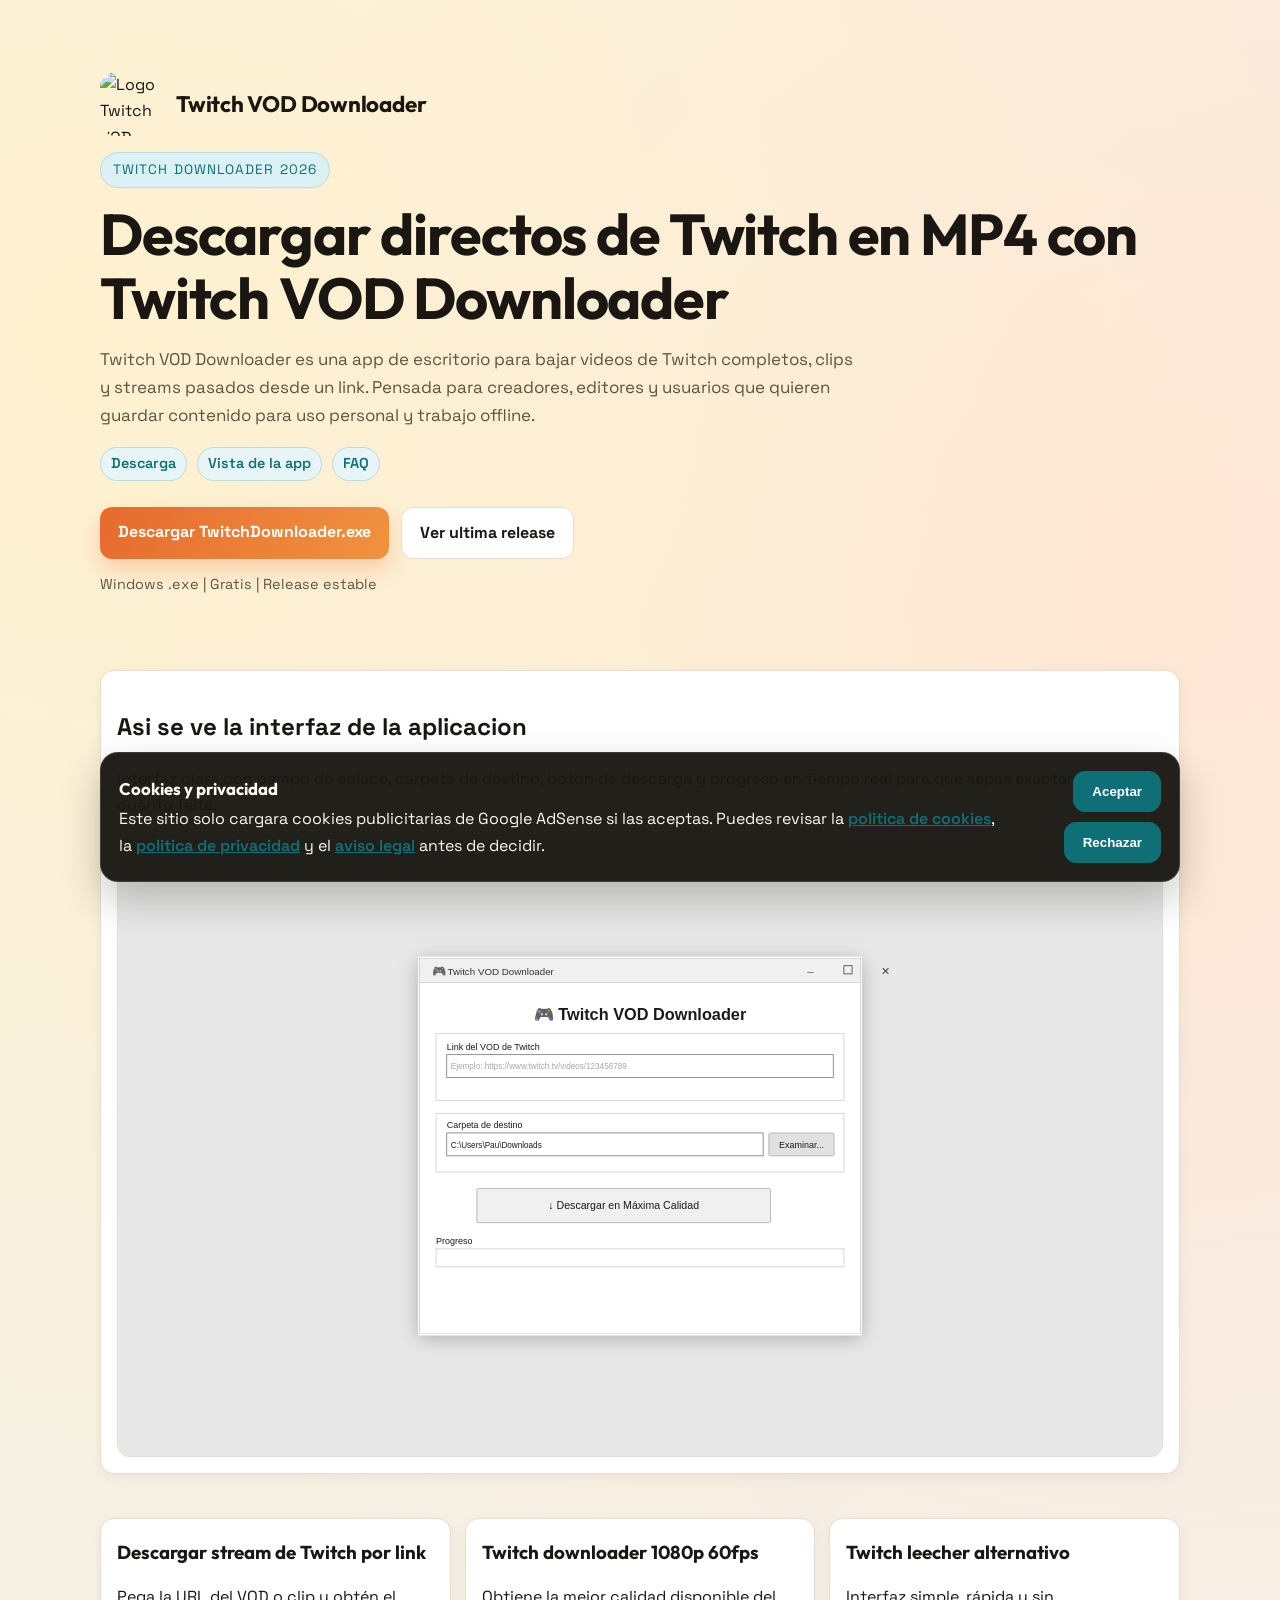
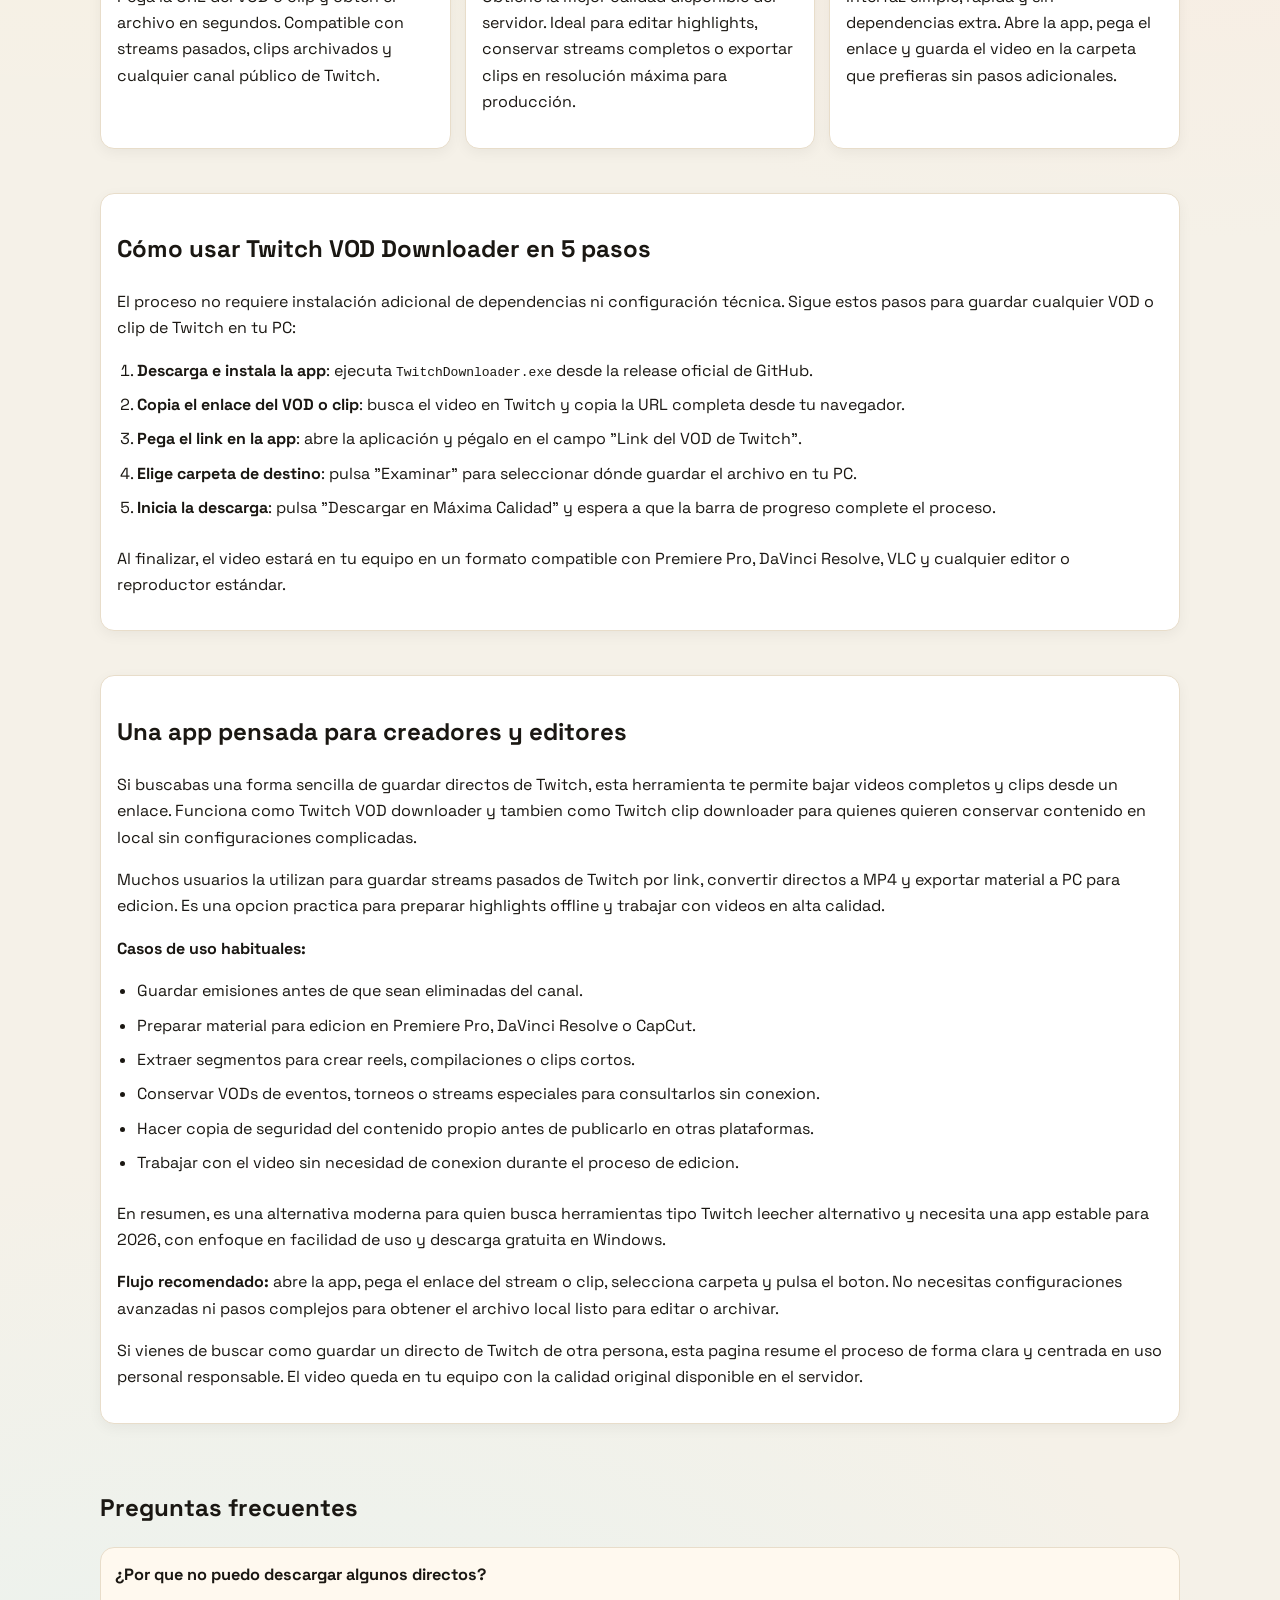
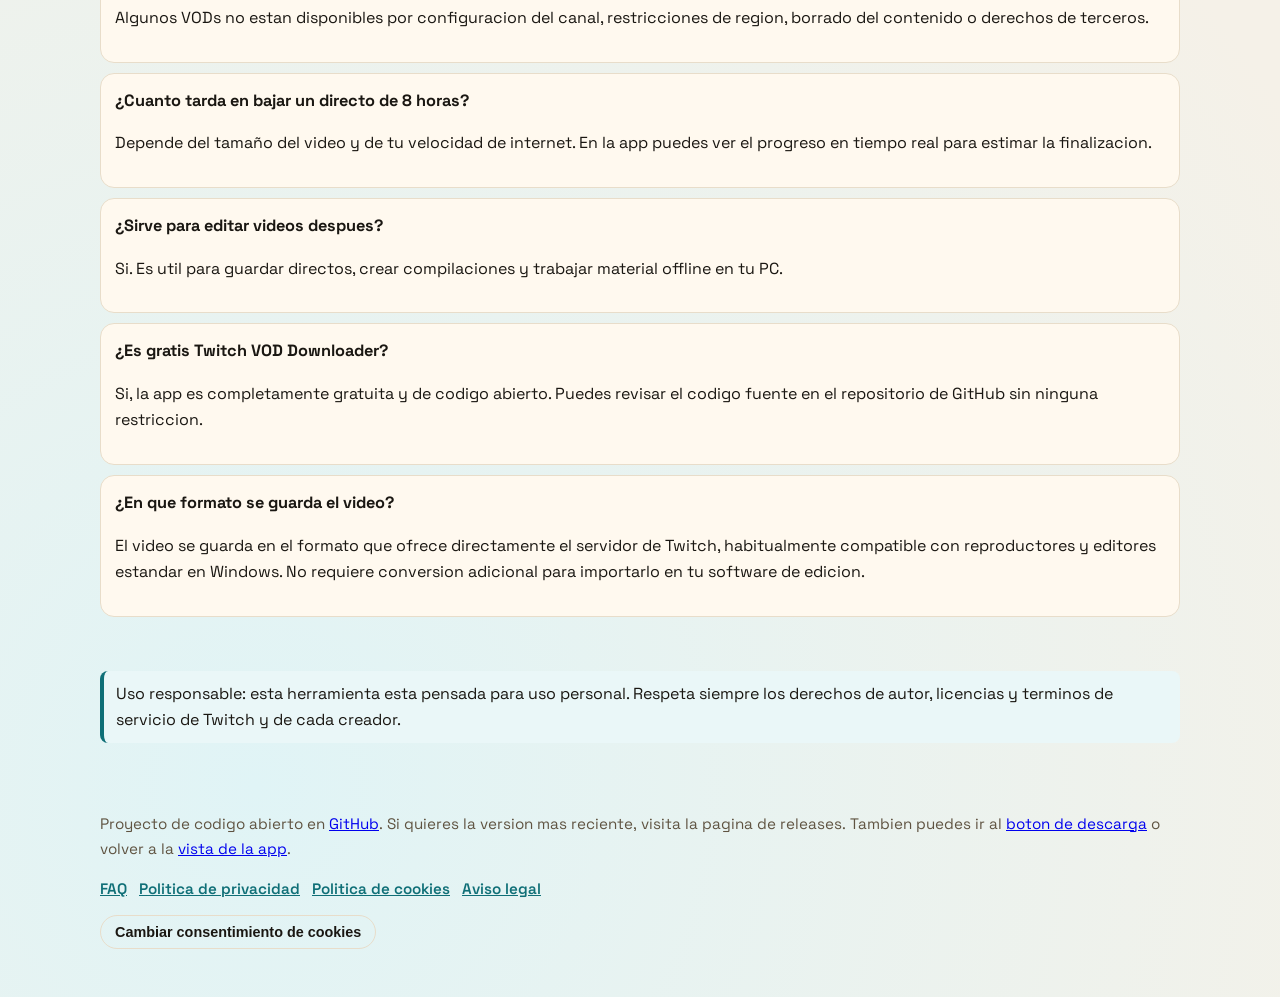
==== commit 921d4d90: "Add cookie preferences button and legal clarifications" ====
--- a/docs/index.html
+++ b/docs/index.html
@@ -322,6 +322,9 @@
           <a href="politica-cookies.html">Politica de cookies</a>
           <a href="aviso-legal.html">Aviso legal</a>
         </nav>
+        <button class="cookie-preferences-btn" type="button" data-cookie-preferences>
+          Cambiar consentimiento de cookies
+        </button>
       </div>
     </footer>
 
--- a/docs/styles.css
+++ b/docs/styles.css
@@ -226,6 +226,23 @@
   font-weight: 600;
 }
 
+.cookie-preferences-btn {
+  margin-top: 14px;
+  background: transparent;
+  border: 1px solid var(--border);
+  color: var(--text);
+  border-radius: 999px;
+  padding: 8px 14px;
+  font-size: 0.9rem;
+  font-weight: 700;
+  cursor: pointer;
+}
+
+.cookie-preferences-btn:hover {
+  border-color: var(--accent);
+  color: var(--accent);
+}
+
 .cookie-banner {
   position: fixed;
   left: 0;
@@ -356,4 +373,9 @@
   .btn-consent {
     flex: 1 1 160px;
   }
-}
+
+  .cookie-preferences-btn {
+    width: 100%;
+    text-align: center;
+  }
+}
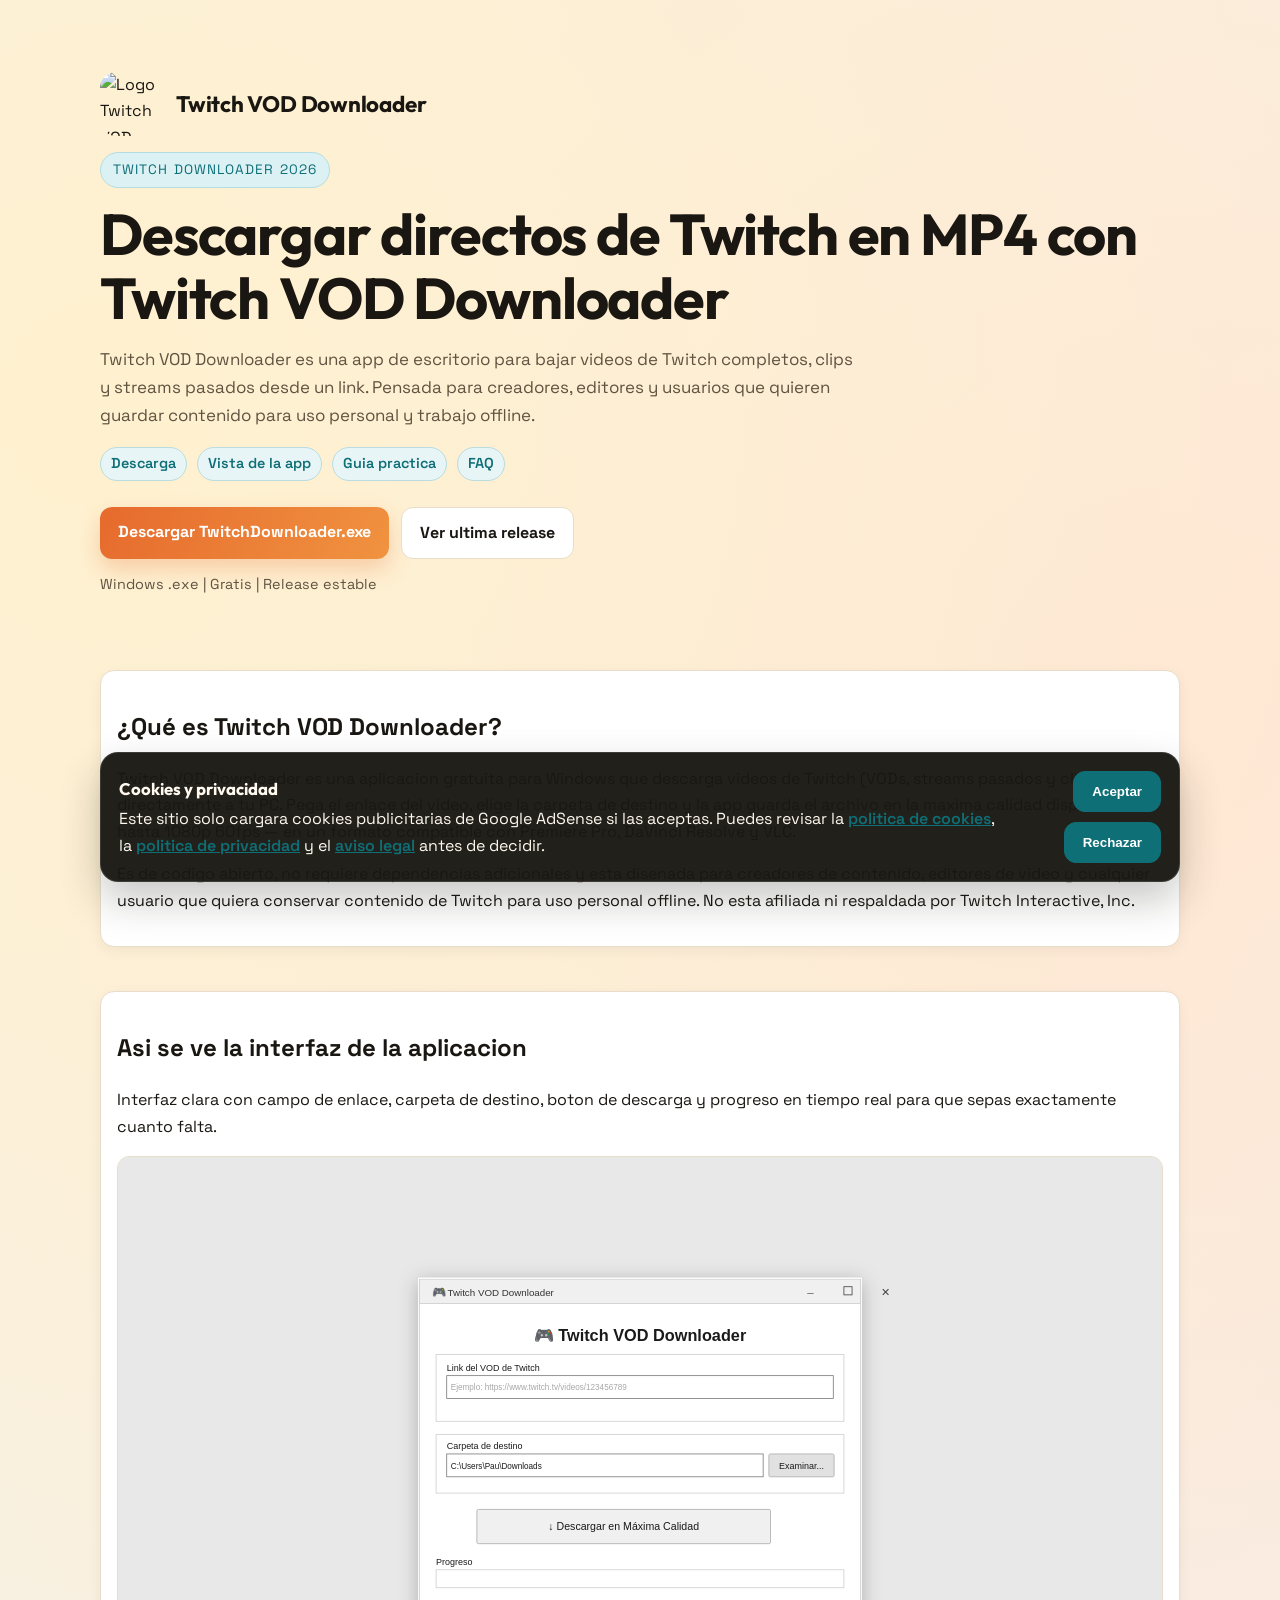
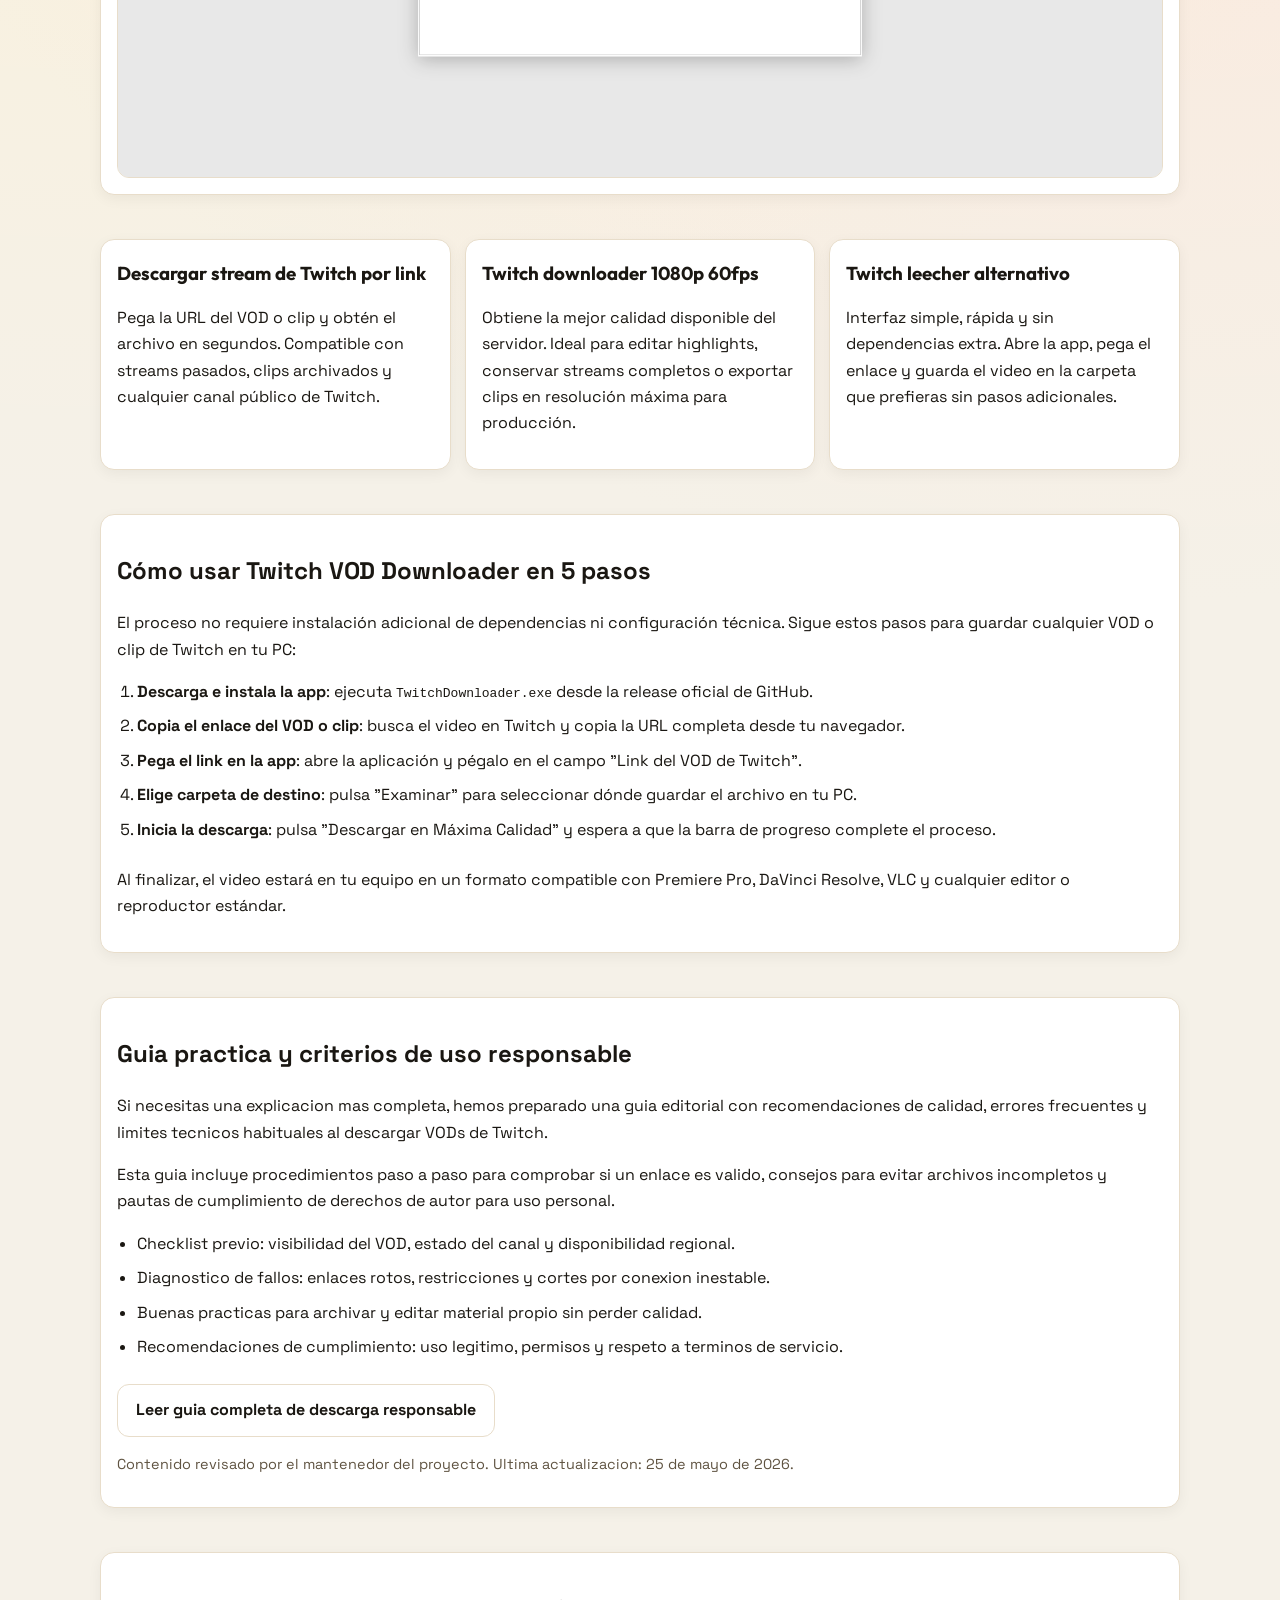
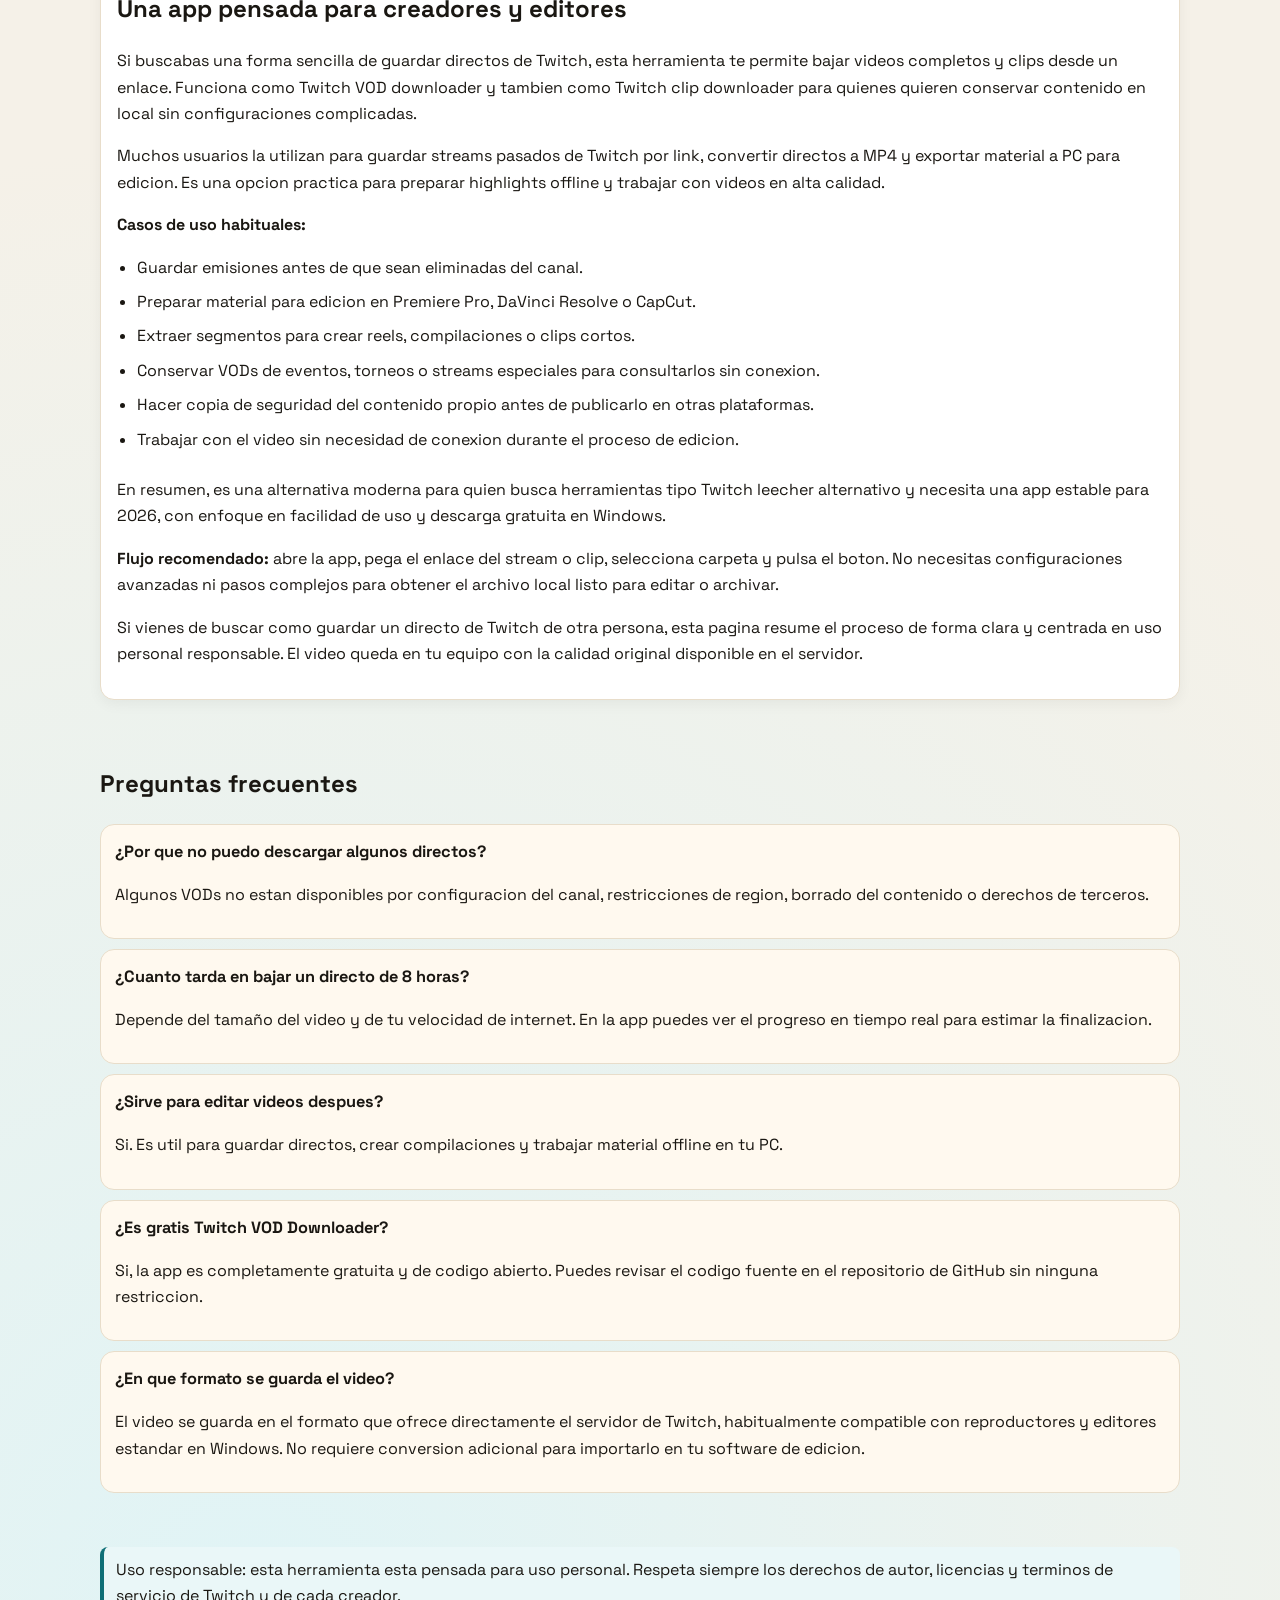
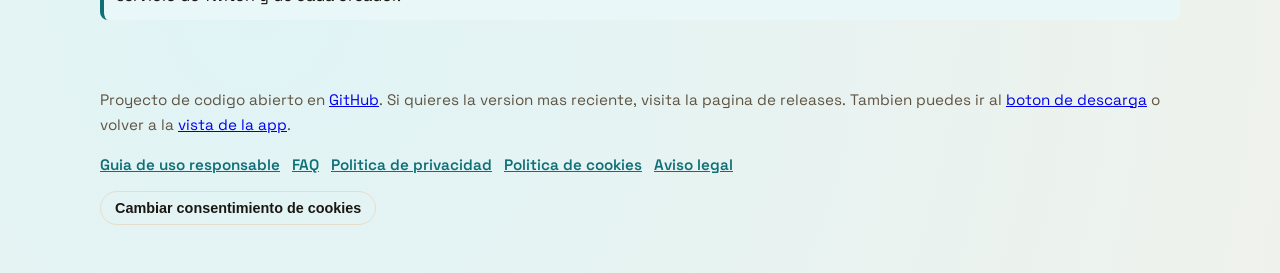
==== commit 7454fb4b: "content: nueva guia de descarga responsable, FAQ ampliada y enlazado interno para calidad AdSense" ====
--- a/docs/index.html
+++ b/docs/index.html
@@ -49,6 +49,8 @@
         "name": "Twitch VOD Downloader",
         "softwareVersion": "1.0.0",
         "inLanguage": ["es", "en"],
+        "applicationCategory": "MultimediaApplication",
+        "operatingSystem": "Windows",
         "offers": {
           "@type": "Offer",
           "price": "0",
@@ -56,11 +58,32 @@
         },
         "downloadUrl": "https://github.com/Pausiar/TwitchDowloader/releases/download/v1.0.0/TwitchDownloader.exe",
         "url": "https://pausiar.github.io/TwitchDowloader/",
-        "description": "Aplicacion para descargar directos de Twitch, VODs y clips en alta calidad usando un enlace.",
+        "description": "Aplicacion gratuita para descargar directos de Twitch, VODs y clips en alta calidad (hasta 1080p 60fps) usando un enlace. Compatible con Windows, sin configuracion adicional.",
+        "featureList": [
+          "Descarga VODs y clips de Twitch por URL",
+          "Calidad maxima disponible hasta 1080p 60fps",
+          "Progreso de descarga en tiempo real",
+          "Seleccion de carpeta de destino",
+          "Sin dependencias adicionales",
+          "Gratis y de codigo abierto"
+        ],
         "publisher": {
           "@type": "Organization",
-          "name": "Pausiar"
+          "name": "Pausiar",
+          "url": "https://github.com/Pausiar"
         }
+      }
+    </script>
+    <script type="application/ld+json">
+      {
+        "@context": "https://schema.org",
+        "@type": "Organization",
+        "name": "Pausiar",
+        "url": "https://pausiar.github.io/TwitchDowloader/",
+        "description": "Desarrollador independiente de herramientas de codigo abierto para creadores de contenido.",
+        "sameAs": [
+          "https://github.com/Pausiar"
+        ]
       }
     </script>
     <script type="application/ld+json">
@@ -129,6 +152,7 @@
         <nav class="quick-nav" aria-label="Navegacion de la pagina">
           <a href="#descarga">Descarga</a>
           <a href="#vista-app">Vista de la app</a>
+          <a href="#guia">Guia practica</a>
           <a href="#faq">FAQ</a>
         </nav>
         <div class="cta-row">
@@ -149,6 +173,23 @@
     </header>
 
     <main>
+      <section id="que-es">
+        <div class="container card">
+          <h2>¿Qué es Twitch VOD Downloader?</h2>
+          <p>
+            Twitch VOD Downloader es una aplicacion gratuita para Windows que descarga videos de Twitch
+            (VODs, streams pasados y clips) directamente a tu PC. Pega el enlace del video, elige la
+            carpeta de destino y la app guarda el archivo en la maxima calidad disponible — hasta 1080p 60fps —
+            en un formato compatible con Premiere Pro, DaVinci Resolve y VLC.
+          </p>
+          <p>
+            Es de codigo abierto, no requiere dependencias adicionales y esta disenada para creadores
+            de contenido, editores de video y cualquier usuario que quiera conservar contenido de Twitch
+            para uso personal offline. No esta afiliada ni respaldada por Twitch Interactive, Inc.
+          </p>
+        </div>
+      </section>
+
       <section id="vista-app">
         <div class="container card preview-card">
           <h2>Asi se ve la interfaz de la aplicacion</h2>
@@ -215,6 +256,36 @@
         </div>
       </section>
 
+      <section id="guia">
+        <div class="container card">
+          <h2>Guia practica y criterios de uso responsable</h2>
+          <p>
+            Si necesitas una explicacion mas completa, hemos preparado una guia editorial con
+            recomendaciones de calidad, errores frecuentes y limites tecnicos habituales al
+            descargar VODs de Twitch.
+          </p>
+          <p>
+            Esta guia incluye procedimientos paso a paso para comprobar si un enlace es valido,
+            consejos para evitar archivos incompletos y pautas de cumplimiento de derechos de
+            autor para uso personal.
+          </p>
+          <ul class="klist">
+            <li>Checklist previo: visibilidad del VOD, estado del canal y disponibilidad regional.</li>
+            <li>Diagnostico de fallos: enlaces rotos, restricciones y cortes por conexion inestable.</li>
+            <li>Buenas practicas para archivar y editar material propio sin perder calidad.</li>
+            <li>Recomendaciones de cumplimiento: uso legitimo, permisos y respeto a terminos de servicio.</li>
+          </ul>
+          <p>
+            <a class="btn btn-secondary" href="guia-descarga-responsable.html"
+              >Leer guia completa de descarga responsable</a
+            >
+          </p>
+          <p class="small">
+            Contenido revisado por el mantenedor del proyecto. Ultima actualizacion: 25 de mayo de 2026.
+          </p>
+        </div>
+      </section>
+
       <section>
         <div class="container card">
           <h2>Una app pensada para creadores y editores</h2>
@@ -317,6 +388,7 @@
           <a href="#descarga">boton de descarga</a> o volver a la <a href="#vista-app">vista de la app</a>.
         </p>
         <nav class="footer-links" aria-label="Enlaces legales y de ayuda">
+          <a href="guia-descarga-responsable.html">Guia de uso responsable</a>
           <a href="faq.html">FAQ</a>
           <a href="politica-privacidad.html">Politica de privacidad</a>
           <a href="politica-cookies.html">Politica de cookies</a>
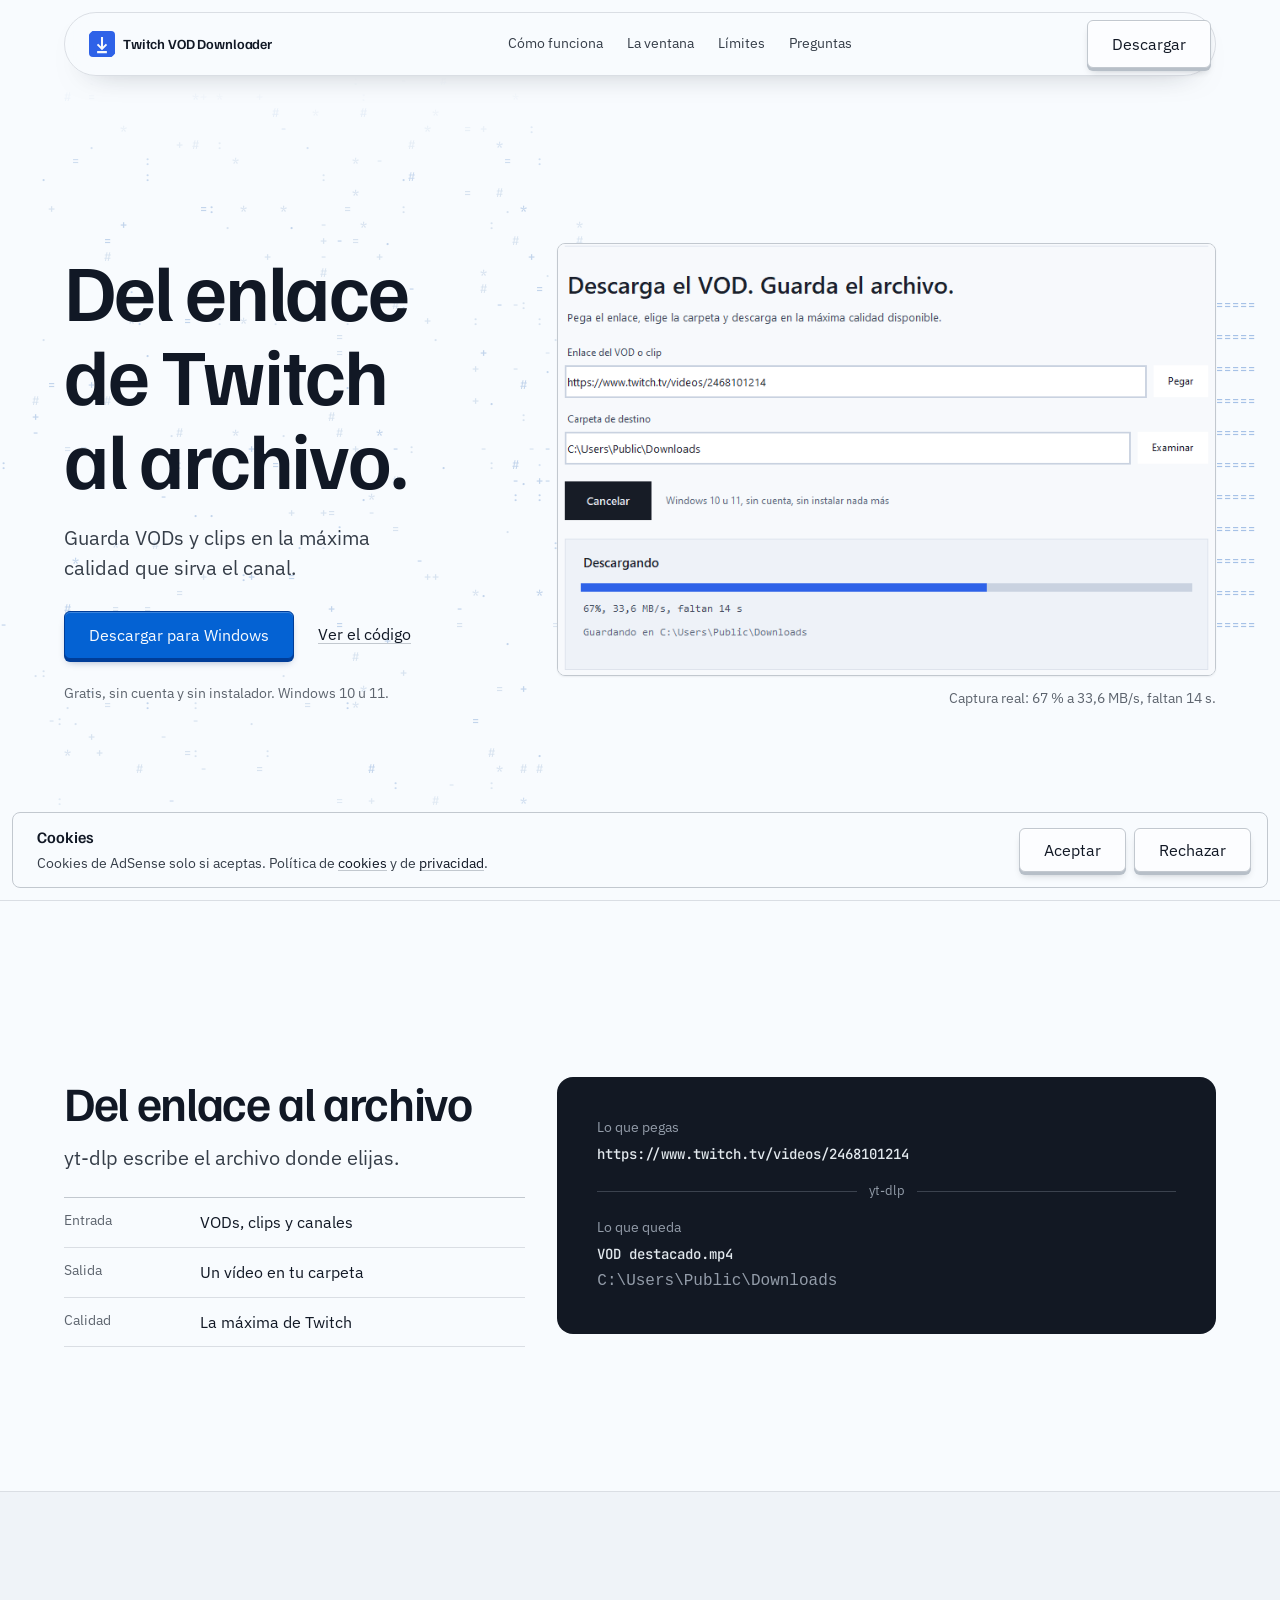
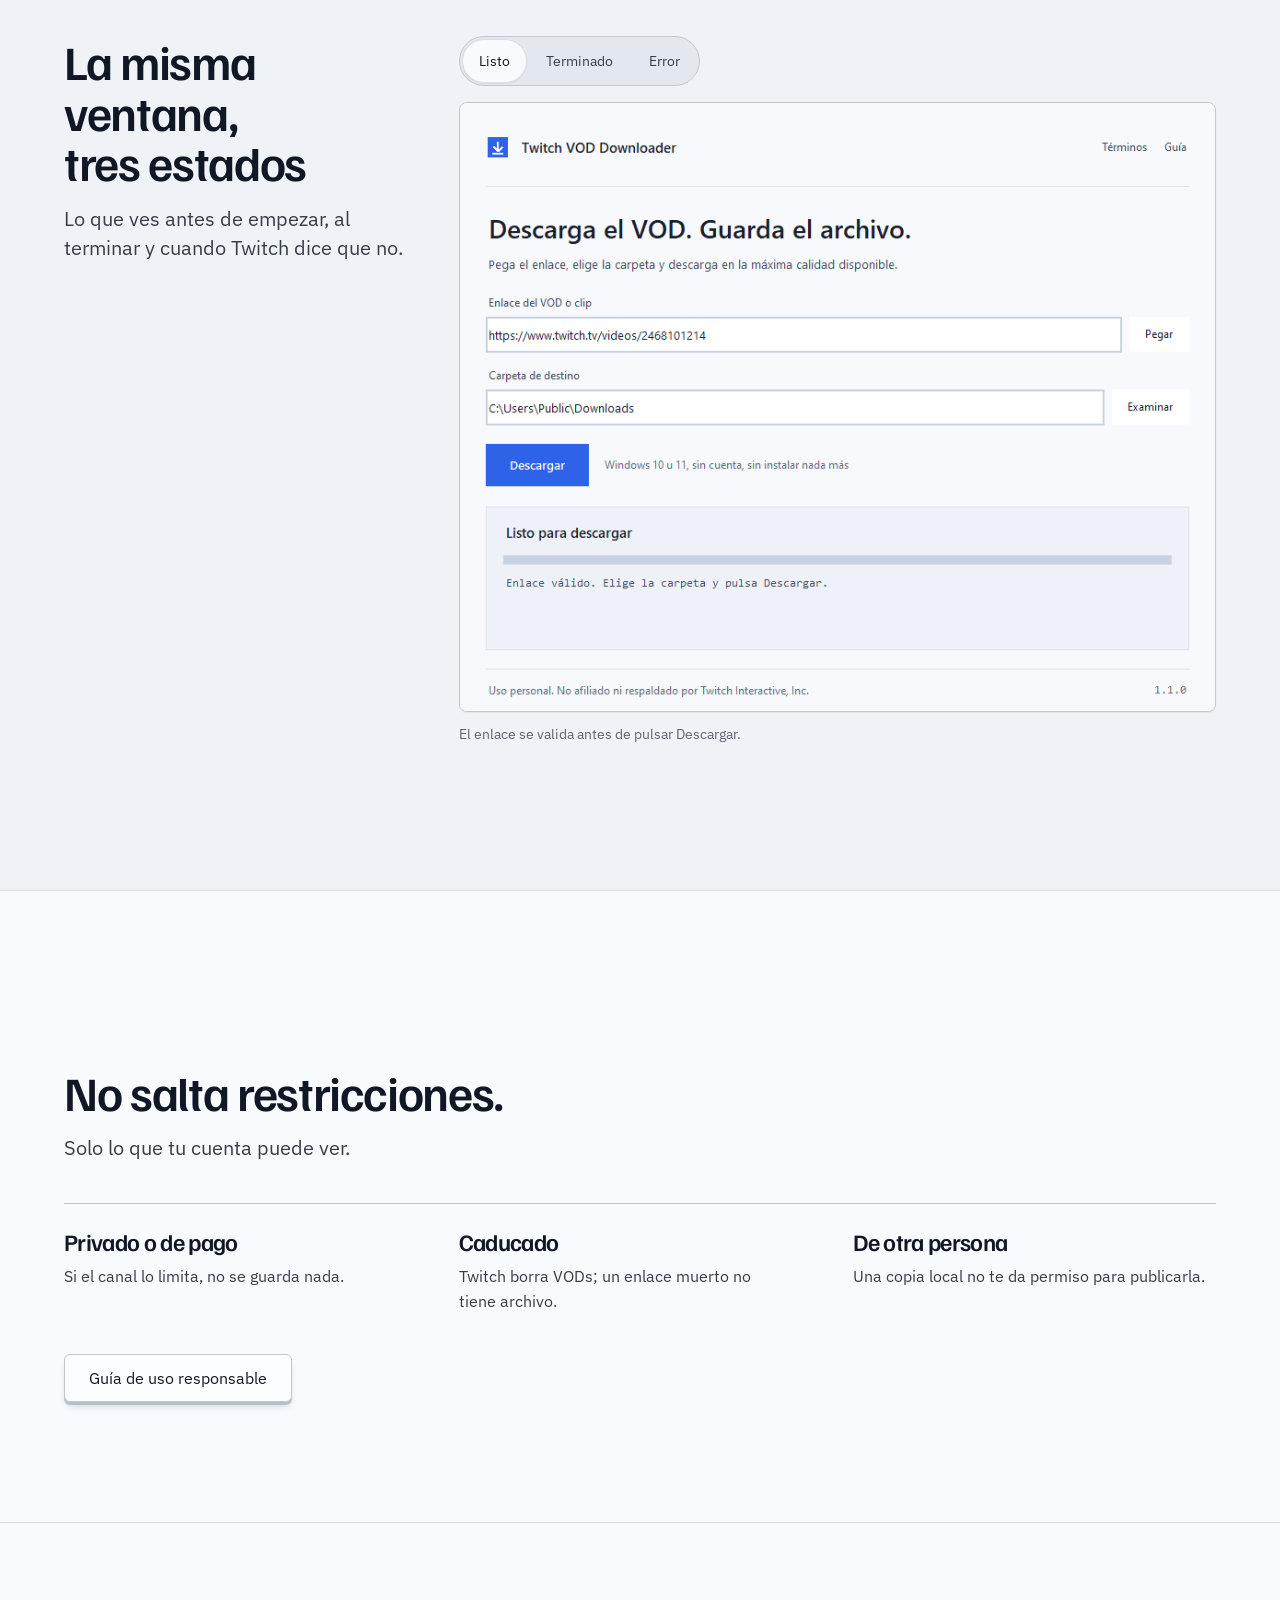
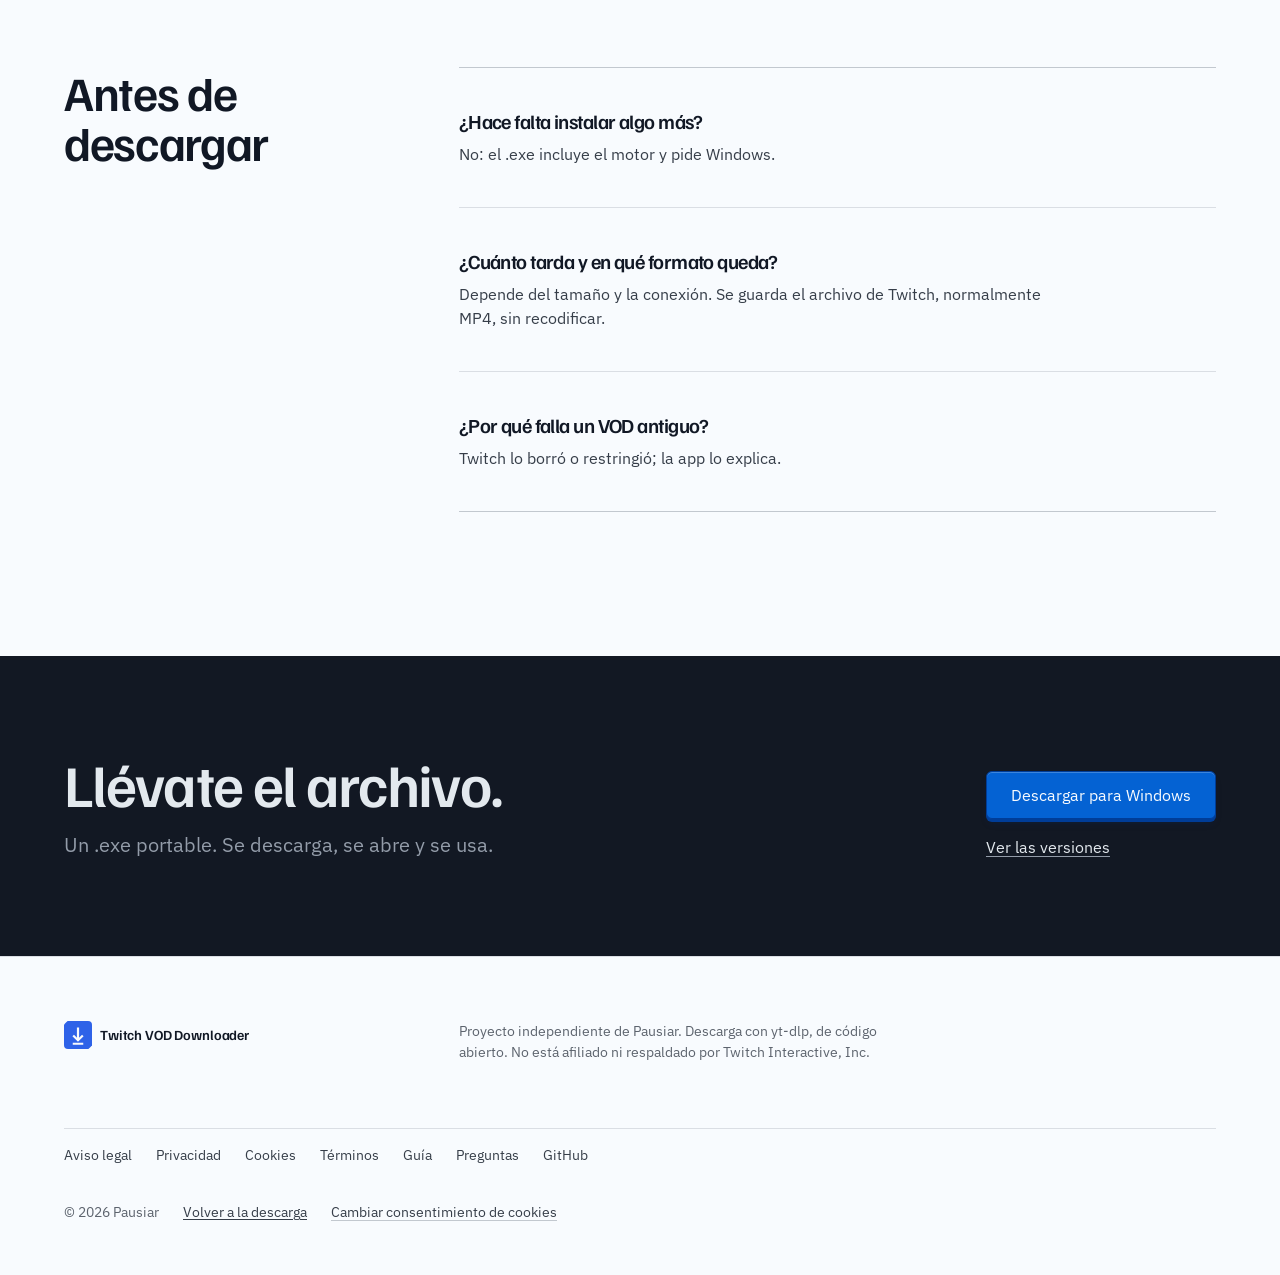
==== commit e4663373: "feat: rediseño web y app, firma opcional y base legal - Rediseño Cobalt de la web con capturas reale" ====
--- a/docs/index.html
+++ b/docs/index.html
@@ -3,69 +3,61 @@
   <head>
     <meta charset="utf-8" />
     <meta name="viewport" content="width=device-width, initial-scale=1" />
-    <title>Descargar directos de Twitch en MP4 | Twitch VOD Downloader</title>
+    <title>Twitch VOD Downloader: descarga VODs y clips en Windows</title>
     <meta
       name="description"
-      content="App gratuita para descargar directos de Twitch en MP4 en Windows. Pega el enlace del VOD o clip, elige carpeta y guarda el video en alta calidad con un clic."
+      content="App gratuita y de código abierto para guardar VODs y clips de Twitch en Windows. Pega el enlace, elige la carpeta y descarga el archivo."
     />
     <meta name="robots" content="index, follow, max-image-preview:large" />
     <meta name="google-site-verification" content="sPV9_tEW7qp17JRYdC61P2SUI9NA5Wd7lON10YflvRY" />
     <meta name="google-site-verification" content="lMgmviyzAEtdI4kk1GYr1Bmbf03BI3K5N0eMR3a0JBQ" />
     <meta property="og:type" content="website" />
     <meta property="og:locale" content="es_ES" />
-    <meta
-      property="og:title"
-      content="Twitch VOD Downloader - Descargar directos de Twitch en MP4"
-    />
+    <meta property="og:title" content="Twitch VOD Downloader" />
     <meta
       property="og:description"
-      content="Herramienta gratuita para descargar VODs y clips de Twitch en calidad alta para edición offline."
+      content="Guarda VODs y clips de Twitch en Windows desde el enlace, en la máxima calidad que sirva el canal."
     />
-    <meta
-      property="og:image"
-      content="https://pausiar.github.io/TwitchDowloader/assets/logo.png"
-    />
+    <meta property="og:image" content="https://pausiar.github.io/TwitchDowloader/assets/og-card.png" />
+    <meta property="og:image:width" content="1200" />
+    <meta property="og:image:height" content="630" />
+    <meta property="og:image:alt" content="Twitch VOD Downloader: descarga el VOD antes de que caduque" />
     <meta property="og:url" content="https://pausiar.github.io/TwitchDowloader/" />
     <meta property="og:site_name" content="Twitch VOD Downloader" />
     <meta name="twitter:card" content="summary_large_image" />
+    <meta name="twitter:title" content="Twitch VOD Downloader" />
     <meta
-      name="twitter:image"
-      content="https://pausiar.github.io/TwitchDowloader/assets/logo.png"
+      name="twitter:description"
+      content="Guarda VODs y clips de Twitch en Windows desde el enlace."
     />
+    <meta name="twitter:image" content="https://pausiar.github.io/TwitchDowloader/assets/og-card.png" />
     <link rel="canonical" href="https://pausiar.github.io/TwitchDowloader/" />
     <link rel="icon" type="image/svg+xml" href="assets/logo.svg" />
-    <link rel="apple-touch-icon" href="assets/logo.png" />
+    <link rel="apple-touch-icon" href="assets/apple-touch-icon.png" />
     <link rel="stylesheet" href="styles.css" />
-    <link rel="preconnect" href="https://fonts.googleapis.com" />
-    <link rel="preconnect" href="https://fonts.gstatic.com" crossorigin />
-    <link
-      href="https://fonts.googleapis.com/css2?family=Outfit:wght@600;700;800&family=Space+Grotesk:wght@400;500;700&display=swap"
-      rel="stylesheet"
-    />
     <script type="application/ld+json">
       {
         "@context": "https://schema.org",
         "@type": "SoftwareApplication",
         "name": "Twitch VOD Downloader",
-        "softwareVersion": "1.0.0",
-        "inLanguage": ["es", "en"],
+        "softwareVersion": "1.1.0",
+        "inLanguage": ["es"],
         "applicationCategory": "MultimediaApplication",
-        "operatingSystem": "Windows",
+        "operatingSystem": "Windows 10, Windows 11",
         "offers": {
           "@type": "Offer",
           "price": "0",
-          "priceCurrency": "USD"
+          "priceCurrency": "EUR"
         },
-        "downloadUrl": "https://github.com/Pausiar/TwitchDowloader/releases/download/v1.0.0/TwitchDownloader.exe",
+        "downloadUrl": "https://github.com/Pausiar/TwitchDowloader/releases/latest",
         "url": "https://pausiar.github.io/TwitchDowloader/",
-        "description": "Aplicacion gratuita para descargar directos de Twitch, VODs y clips en alta calidad (hasta 1080p 60fps) usando un enlace. Compatible con Windows, sin configuracion adicional.",
+        "description": "Aplicación gratuita para descargar VODs y clips de Twitch en Windows. Pega el enlace, elige la carpeta y guarda el archivo en la máxima calidad que sirva el canal.",
         "featureList": [
-          "Descarga VODs y clips de Twitch por URL",
-          "Calidad maxima disponible hasta 1080p 60fps",
-          "Progreso de descarga en tiempo real",
-          "Seleccion de carpeta de destino",
-          "Sin dependencias adicionales",
-          "Gratis y de codigo abierto"
+          "Descarga VODs, clips y canales de Twitch por URL",
+          "Progreso con porcentaje, velocidad y tiempo restante",
+          "Carpeta de destino a elección",
+          "Sin cuenta y sin instalador",
+          "Código abierto"
         ],
         "publisher": {
           "@type": "Organization",
@@ -80,343 +72,476 @@
         "@type": "Organization",
         "name": "Pausiar",
         "url": "https://pausiar.github.io/TwitchDowloader/",
-        "description": "Desarrollador independiente de herramientas de codigo abierto para creadores de contenido.",
-        "sameAs": [
-          "https://github.com/Pausiar"
-        ]
-      }
-    </script>
-    <script type="application/ld+json">
-      {
-        "@context": "https://schema.org",
-        "@type": "FAQPage",
-        "mainEntity": [
-          {
-            "@type": "Question",
-            "name": "¿Por que no puedo descargar algunos directos de Twitch?",
-            "acceptedAnswer": {
-              "@type": "Answer",
-              "text": "Algunos videos pueden estar restringidos por privacidad, derechos, region o estado de la cuenta. La herramienta solo funciona cuando el contenido es accesible desde el enlace publico."
-            }
-          },
-          {
-            "@type": "Question",
-            "name": "¿Cuanto tarda en bajar un directo de 8 horas?",
-            "acceptedAnswer": {
-              "@type": "Answer",
-              "text": "Depende de tu conexion y del servidor. En conexiones estables, el progreso suele mantenerse continuo y la app muestra estado de descarga en tiempo real."
-            }
-          },
-          {
-            "@type": "Question",
-            "name": "¿Se puede convertir directos de Twitch a MP4?",
-            "acceptedAnswer": {
-              "@type": "Answer",
-              "text": "Si. El descargador guarda el video en formato compatible para edicion y uso local, ideal para exportar y trabajar en PC."
-            }
-          },
-          {
-            "@type": "Question",
-            "name": "¿Es gratis Twitch VOD Downloader?",
-            "acceptedAnswer": {
-              "@type": "Answer",
-              "text": "Si, la app es completamente gratuita y de codigo abierto. Puedes revisar el codigo fuente en el repositorio de GitHub."
-            }
-          },
-          {
-            "@type": "Question",
-            "name": "¿En que formato se guarda el video?",
-            "acceptedAnswer": {
-              "@type": "Answer",
-              "text": "El video se guarda en el formato que ofrece directamente el servidor de Twitch, habitualmente compatible con reproductores y editores estandar en Windows."
-            }
-          }
-        ]
+        "description": "Desarrollador independiente de herramientas de código abierto para creadores de contenido.",
+        "sameAs": ["https://github.com/Pausiar"]
       }
     </script>
   </head>
   <body>
-    <header>
+    <a class="skip" href="#main">Ir al contenido</a>
+
+    <header class="site-head">
       <div class="container">
-        <div class="logo-wrap">
-          <img src="assets/logo.svg" alt="Logo Twitch VOD Downloader" class="site-logo" width="64" height="64" />
-          <span class="site-logo-title">Twitch VOD Downloader</span>
-        </div>
-        <span class="badge">Twitch Downloader 2026</span>
-        <h1>Descargar directos de Twitch en MP4 con Twitch VOD Downloader</h1>
-        <p class="subhead">
-          Twitch VOD Downloader es una app de escritorio para bajar videos de Twitch completos,
-          clips y streams pasados desde un link. Pensada para creadores, editores y usuarios que
-          quieren guardar contenido para uso personal y trabajo offline.
-        </p>
-        <nav class="quick-nav" aria-label="Navegacion de la pagina">
-          <a href="#descarga">Descarga</a>
-          <a href="#vista-app">Vista de la app</a>
-          <a href="#guia">Guia practica</a>
-          <a href="#faq">FAQ</a>
-        </nav>
-        <div class="cta-row">
-          <a
-            class="btn btn-primary"
-            id="descarga"
-            href="https://github.com/Pausiar/TwitchDowloader/releases/download/v1.0.0/TwitchDownloader.exe"
-            >Descargar TwitchDownloader.exe</a
-          >
-          <a
-            class="btn btn-secondary"
-            href="https://github.com/Pausiar/TwitchDowloader/releases/latest"
-            >Ver ultima release</a
-          >
-        </div>
-        <p class="small">Windows .exe | Gratis | Release estable</p>
+        <div class="nav-pill">
+          <a class="brand" href="./" aria-label="Twitch VOD Downloader, inicio">
+            <img src="assets/logo.svg" alt="" width="26" height="26" />
+            <span>Twitch VOD Downloader</span>
+          </a>
+          <nav class="nav-links" aria-label="Secciones de la página">
+            <a href="#como-usar">Cómo funciona</a>
+            <a href="#vista-app">La ventana</a>
+            <a href="#guia">Límites</a>
+            <a href="#faq">Preguntas</a>
+          </nav>
+          <div class="nav-actions">
+            <a class="key" href="https://github.com/Pausiar/TwitchDowloader/releases/latest"
+              >Descargar</a
+            >
+            <details class="nav-menu">
+              <summary>Menú</summary>
+              <nav aria-label="Secciones de la página">
+                <a href="#como-usar">Cómo funciona</a>
+                <a href="#vista-app">La ventana</a>
+                <a href="#guia">Límites</a>
+                <a href="#faq">Preguntas</a>
+                <a href="faq.html">Preguntas frecuentes</a>
+              </nav>
+            </details>
+          </div>
+        </div>
       </div>
     </header>
 
-    <main>
-      <section id="que-es">
-        <div class="container card">
-          <h2>¿Qué es Twitch VOD Downloader?</h2>
-          <p>
-            Twitch VOD Downloader es una aplicacion gratuita para Windows que descarga videos de Twitch
-            (VODs, streams pasados y clips) directamente a tu PC. Pega el enlace del video, elige la
-            carpeta de destino y la app guarda el archivo en la maxima calidad disponible — hasta 1080p 60fps —
-            en un formato compatible con Premiere Pro, DaVinci Resolve y VLC.
+    <main id="main">
+      <section class="hero" aria-labelledby="hero-title">
+        <canvas class="field" aria-hidden="true"></canvas>
+        <div class="container hero__grid">
+          <div class="hero__copy">
+            <h1 id="hero-title">Del enlace de Twitch al archivo.</h1>
+            <p class="lead">
+              Guarda VODs y clips en la máxima calidad que sirva el canal.
+            </p>
+            <div class="hero__actions">
+              <a
+                id="descarga"
+                class="key key--primary"
+                href="https://github.com/Pausiar/TwitchDowloader/releases/latest"
+                >Descargar para Windows</a
+              >
+              <a class="link-quiet" href="https://github.com/Pausiar/TwitchDowloader">Ver el código</a>
+            </div>
+            <p class="hero__note">Gratis, sin cuenta y sin instalador. Windows 10 u 11.</p>
+          </div>
+          <div class="hero__proof">
+            <figure
+              class="shot shot--hero"
+              data-slot="hero-app"
+              data-kind="product"
+              data-alt="La app con una descarga en curso: porcentaje, velocidad y carpeta de destino"
+            >
+              <picture>
+                <source
+                  media="(max-width: 30rem)"
+                  srcset="assets/screens/app-hero-downloading-mobile.png"
+                  width="380"
+                  height="175"
+                />
+                <img
+                  src="assets/screens/app-hero-downloading.png"
+                  width="780"
+                  height="512"
+                  alt="La ventana de la app durante una descarga al 67 %: 33,6 MB/s, faltan 14 s, guardando en C:\Users\Public\Downloads."
+                  fetchpriority="high"
+                  decoding="async"
+                />
+              </picture>
+            </figure>
+            <p class="caption">Captura real: 67 % a 33,6 MB/s, faltan 14 s.</p>
+          </div>
+        </div>
+      </section>
+
+      <section class="section section--split" id="como-usar" aria-labelledby="map-title">
+        <div class="container grid12">
+          <div class="copy-col">
+            <h2 id="map-title">Del enlace al archivo</h2>
+            <p class="lead">
+              yt-dlp escribe el archivo donde elijas.
+            </p>
+            <dl class="facts">
+              <div>
+                <dt>Entrada</dt>
+                <dd>VODs, clips y canales</dd>
+              </div>
+              <div>
+                <dt>Salida</dt>
+                <dd>Un vídeo en tu carpeta</dd>
+              </div>
+              <div>
+                <dt>Calidad</dt>
+                <dd>La máxima de Twitch</dd>
+              </div>
+            </dl>
+          </div>
+          <div class="map" role="group" aria-label="Ejemplo de una URL de Twitch convertida en un archivo MP4">
+            <div class="map__pane">
+              <span class="map__label">Lo que pegas</span>
+              <code class="map__code">https://www.twitch.tv/videos/2468101214</code>
+            </div>
+            <div class="map__seam"><span>yt-dlp</span></div>
+            <div class="map__pane">
+              <span class="map__label">Lo que queda</span>
+              <code class="map__code">VOD destacado.mp4</code>
+              <code class="map__path">C:\Users\Public\Downloads</code>
+            </div>
+          </div>
+        </div>
+      </section>
+
+      <section class="section section--states" id="vista-app" aria-labelledby="states-title">
+        <div class="container grid12">
+          <div class="copy-col">
+            <h2 id="states-title">La misma ventana, tres estados</h2>
+            <p class="lead">Lo que ves antes de empezar, al terminar y cuando Twitch dice que no.</p>
+          </div>
+          <div class="switch" data-tabs>
+            <div class="tabs" role="tablist" aria-label="Estados de la app">
+              <button
+                type="button"
+                role="tab"
+                id="tab-listo"
+                aria-selected="true"
+                aria-controls="panel-listo"
+              >
+                Listo
+              </button>
+              <button
+                type="button"
+                role="tab"
+                id="tab-terminado"
+                aria-selected="false"
+                aria-controls="panel-terminado"
+                tabindex="-1"
+              >
+                Terminado
+              </button>
+              <button
+                type="button"
+                role="tab"
+                id="tab-error"
+                aria-selected="false"
+                aria-controls="panel-error"
+                tabindex="-1"
+              >
+                Error
+              </button>
+            </div>
+            <div id="panel-listo" role="tabpanel" aria-labelledby="tab-listo" tabindex="0">
+              <figure
+                class="shot"
+                data-slot="app-listo"
+                data-kind="product"
+                data-alt="La app lista, con un enlace válido y la carpeta elegida"
+              >
+                <img
+                  src="assets/screens/app-idle.png"
+                  width="820"
+                  height="660"
+                  alt="Estado listo: enlace válido, carpeta C:\Users\Public\Downloads y el botón Descargar."
+                  loading="lazy"
+                  decoding="async"
+                />
+              </figure>
+              <p class="caption">El enlace se valida antes de pulsar Descargar.</p>
+            </div>
+            <div id="panel-terminado" role="tabpanel" aria-labelledby="tab-terminado" tabindex="0">
+              <figure
+                class="shot"
+                data-slot="app-terminado"
+                data-kind="product"
+                data-alt="La app con una descarga completada y el botón Abrir carpeta"
+              >
+                <img
+                  src="assets/screens/app-done.png"
+                  width="820"
+                  height="660"
+                  alt="Estado terminado: descarga completada, archivo listo y botón Abrir carpeta."
+                  loading="lazy"
+                  decoding="async"
+                />
+              </figure>
+              <p class="caption">Al terminar, el archivo queda en la carpeta elegida.</p>
+            </div>
+            <div id="panel-error" role="tabpanel" aria-labelledby="tab-error" tabindex="0">
+              <figure
+                class="shot"
+                data-slot="app-error"
+                data-kind="product"
+                data-alt="La app mostrando el error VOD no disponible"
+              >
+                <img
+                  src="assets/screens/app-error.png"
+                  width="820"
+                  height="660"
+                  alt="Estado de error: VOD no disponible, con la indicación de revisar el enlace."
+                  loading="lazy"
+                  decoding="async"
+                />
+              </figure>
+              <p class="caption">Un VOD restringido se explica sin cerrar la ventana.</p>
+            </div>
+          </div>
+        </div>
+      </section>
+
+      <section class="section section--limits" id="guia" aria-labelledby="limits-title">
+        <div class="container">
+          <div class="limits__head">
+            <h2 id="limits-title">No salta restricciones.</h2>
+            <p class="lead">Solo lo que tu cuenta puede ver.</p>
+          </div>
+          <div class="limits__items">
+            <div>
+              <h3>Privado o de pago</h3>
+              <p>Si el canal lo limita, no se guarda nada.</p>
+            </div>
+            <div>
+              <h3>Caducado</h3>
+              <p>Twitch borra VODs; un enlace muerto no tiene archivo.</p>
+            </div>
+            <div>
+              <h3>De otra persona</h3>
+              <p>Una copia local no te da permiso para publicarla.</p>
+            </div>
+          </div>
+          <p class="limits__link">
+            <a class="key" href="guia-descarga-responsable.html">Guía de uso responsable</a>
           </p>
-          <p>
-            Es de codigo abierto, no requiere dependencias adicionales y esta disenada para creadores
-            de contenido, editores de video y cualquier usuario que quiera conservar contenido de Twitch
-            para uso personal offline. No esta afiliada ni respaldada por Twitch Interactive, Inc.
-          </p>
         </div>
       </section>
 
-      <section id="vista-app">
-        <div class="container card preview-card">
-          <h2>Asi se ve la interfaz de la aplicacion</h2>
-          <p>
-            Interfaz clara con campo de enlace, carpeta de destino, boton de descarga y progreso
-            en tiempo real para que sepas exactamente cuanto falta.
-          </p>
-          <img
-            class="app-preview"
-            src="assets/app-preview.svg"
-            alt="Captura ilustrativa de Twitch VOD Downloader mostrando URL, carpeta y progreso de descarga"
-            width="1280"
-            height="760"
-            loading="lazy"
-            decoding="async"
-          />
+      <section class="section section--faq" id="faq" aria-labelledby="faq-title">
+        <div class="container grid12">
+          <div class="faq__head">
+            <h2 id="faq-title">Antes de descargar</h2>
+          </div>
+          <div class="faq__rows">
+            <article>
+              <h3>¿Hace falta instalar algo más?</h3>
+              <p>No: el .exe incluye el motor y pide Windows.</p>
+            </article>
+            <article>
+              <h3>¿Cuánto tarda y en qué formato queda?</h3>
+              <p>Depende del tamaño y la conexión. Se guarda el archivo de Twitch, normalmente MP4, sin recodificar.</p>
+            </article>
+            <article>
+              <h3>¿Por qué falla un VOD antiguo?</h3>
+              <p>Twitch lo borró o restringió; la app lo explica.</p>
+            </article>
+          </div>
         </div>
       </section>
 
-      <section>
-        <div class="container grid">
-          <article class="card">
-            <h3>Descargar stream de Twitch por link</h3>
-            <p>
-              Pega la URL del VOD o clip y obtén el archivo en segundos. Compatible con streams
-              pasados, clips archivados y cualquier canal público de Twitch.
-            </p>
-          </article>
-          <article class="card">
-            <h3>Twitch downloader 1080p 60fps</h3>
-            <p>
-              Obtiene la mejor calidad disponible del servidor. Ideal para editar highlights,
-              conservar streams completos o exportar clips en resolución máxima para producción.
-            </p>
-          </article>
-          <article class="card">
-            <h3>Twitch leecher alternativo</h3>
-            <p>
-              Interfaz simple, rápida y sin dependencias extra. Abre la app, pega el enlace y
-              guarda el video en la carpeta que prefieras sin pasos adicionales.
-            </p>
-          </article>
-        </div>
-      </section>
-
-      <section id="como-usar">
-        <div class="container card">
-          <h2>Cómo usar Twitch VOD Downloader en 5 pasos</h2>
-          <p>
-            El proceso no requiere instalación adicional de dependencias ni configuración técnica.
-            Sigue estos pasos para guardar cualquier VOD o clip de Twitch en tu PC:
-          </p>
-          <ol class="klist">
-            <li><strong>Descarga e instala la app</strong>: ejecuta <code>TwitchDownloader.exe</code> desde la release oficial de GitHub.</li>
-            <li><strong>Copia el enlace del VOD o clip</strong>: busca el video en Twitch y copia la URL completa desde tu navegador.</li>
-            <li><strong>Pega el link en la app</strong>: abre la aplicación y pégalo en el campo "Link del VOD de Twitch".</li>
-            <li><strong>Elige carpeta de destino</strong>: pulsa "Examinar" para seleccionar dónde guardar el archivo en tu PC.</li>
-            <li><strong>Inicia la descarga</strong>: pulsa "Descargar en Máxima Calidad" y espera a que la barra de progreso complete el proceso.</li>
-          </ol>
-          <p>
-            Al finalizar, el video estará en tu equipo en un formato compatible con Premiere Pro,
-            DaVinci Resolve, VLC y cualquier editor o reproductor estándar.
-          </p>
-        </div>
-      </section>
-
-      <section id="guia">
-        <div class="container card">
-          <h2>Guia practica y criterios de uso responsable</h2>
-          <p>
-            Si necesitas una explicacion mas completa, hemos preparado una guia editorial con
-            recomendaciones de calidad, errores frecuentes y limites tecnicos habituales al
-            descargar VODs de Twitch.
-          </p>
-          <p>
-            Esta guia incluye procedimientos paso a paso para comprobar si un enlace es valido,
-            consejos para evitar archivos incompletos y pautas de cumplimiento de derechos de
-            autor para uso personal.
-          </p>
-          <ul class="klist">
-            <li>Checklist previo: visibilidad del VOD, estado del canal y disponibilidad regional.</li>
-            <li>Diagnostico de fallos: enlaces rotos, restricciones y cortes por conexion inestable.</li>
-            <li>Buenas practicas para archivar y editar material propio sin perder calidad.</li>
-            <li>Recomendaciones de cumplimiento: uso legitimo, permisos y respeto a terminos de servicio.</li>
-          </ul>
-          <p>
-            <a class="btn btn-secondary" href="guia-descarga-responsable.html"
-              >Leer guia completa de descarga responsable</a
+      <section class="band" aria-labelledby="close-title">
+        <div class="container band__grid">
+          <div>
+            <h2 id="close-title">Llévate el archivo.</h2>
+            <p class="lead">Un .exe portable. Se descarga, se abre y se usa.</p>
+          </div>
+          <div class="band__actions">
+            <a class="key key--primary" href="https://github.com/Pausiar/TwitchDowloader/releases/latest"
+              >Descargar para Windows</a
             >
-          </p>
-          <p class="small">
-            Contenido revisado por el mantenedor del proyecto. Ultima actualizacion: 25 de mayo de 2026.
-          </p>
-        </div>
-      </section>
-
-      <section>
-        <div class="container card">
-          <h2>Una app pensada para creadores y editores</h2>
-          <p>
-            Si buscabas una forma sencilla de guardar directos de Twitch, esta herramienta te
-            permite bajar videos completos y clips desde un enlace. Funciona como Twitch
-            VOD downloader y tambien como Twitch clip downloader para quienes quieren conservar
-            contenido en local sin configuraciones complicadas.
-          </p>
-          <p>
-            Muchos usuarios la utilizan para guardar streams pasados de Twitch por link, convertir
-            directos a MP4 y exportar material a PC para edicion. Es una opcion practica
-            para preparar highlights offline y trabajar con videos en alta calidad.
-          </p>
-          <p>
-            <strong>Casos de uso habituales:</strong>
-          </p>
-          <ul class="klist">
-            <li>Guardar emisiones antes de que sean eliminadas del canal.</li>
-            <li>Preparar material para edicion en Premiere Pro, DaVinci Resolve o CapCut.</li>
-            <li>Extraer segmentos para crear reels, compilaciones o clips cortos.</li>
-            <li>Conservar VODs de eventos, torneos o streams especiales para consultarlos sin conexion.</li>
-            <li>Hacer copia de seguridad del contenido propio antes de publicarlo en otras plataformas.</li>
-            <li>Trabajar con el video sin necesidad de conexion durante el proceso de edicion.</li>
-          </ul>
-          <p>
-            En resumen, es una alternativa moderna para quien busca herramientas tipo Twitch
-            leecher alternativo y necesita una app estable para 2026, con enfoque en facilidad de
-            uso y descarga gratuita en Windows.
-          </p>
-          <p>
-            <strong>Flujo recomendado:</strong> abre la app, pega el enlace del stream o clip,
-            selecciona carpeta y pulsa el boton. No necesitas configuraciones avanzadas ni pasos
-            complejos para obtener el archivo local listo para editar o archivar.
-          </p>
-          <p>
-            Si vienes de buscar como guardar un directo de Twitch de otra persona, esta pagina
-            resume el proceso de forma clara y centrada en uso personal responsable. El video
-            queda en tu equipo con la calidad original disponible en el servidor.
-          </p>
-        </div>
-      </section>
-
-      <section id="faq">
-        <div class="container">
-          <h2>Preguntas frecuentes</h2>
-          <article class="faq-item">
-            <h3>¿Por que no puedo descargar algunos directos?</h3>
-            <p>
-              Algunos VODs no estan disponibles por configuracion del canal, restricciones de
-              region, borrado del contenido o derechos de terceros.
-            </p>
-          </article>
-          <article class="faq-item">
-            <h3>¿Cuanto tarda en bajar un directo de 8 horas?</h3>
-            <p>
-              Depende del tamaño del video y de tu velocidad de internet. En la app puedes ver el
-              progreso en tiempo real para estimar la finalizacion.
-            </p>
-          </article>
-          <article class="faq-item">
-            <h3>¿Sirve para editar videos despues?</h3>
-            <p>
-              Si. Es util para guardar directos, crear compilaciones y trabajar
-              material offline en tu PC.
-            </p>
-          </article>
-          <article class="faq-item">
-            <h3>¿Es gratis Twitch VOD Downloader?</h3>
-            <p>
-              Si, la app es completamente gratuita y de codigo abierto. Puedes revisar el codigo
-              fuente en el repositorio de GitHub sin ninguna restriccion.
-            </p>
-          </article>
-          <article class="faq-item">
-            <h3>¿En que formato se guarda el video?</h3>
-            <p>
-              El video se guarda en el formato que ofrece directamente el servidor de Twitch,
-              habitualmente compatible con reproductores y editores estandar en Windows.
-              No requiere conversion adicional para importarlo en tu software de edicion.
-            </p>
-          </article>
-        </div>
-      </section>
-
-      <section>
-        <div class="container notice">
-          Uso responsable: esta herramienta esta pensada para uso personal. Respeta siempre los
-          derechos de autor, licencias y terminos de servicio de Twitch y de cada creador.
+            <a class="link-quiet" href="https://github.com/Pausiar/TwitchDowloader/releases">Ver las versiones</a>
+          </div>
         </div>
       </section>
     </main>
 
-    <footer>
+    <footer class="site-foot">
       <div class="container">
-        <p>
-          Proyecto de codigo abierto en
-          <a href="https://github.com/Pausiar/TwitchDowloader">GitHub</a>. Si quieres la version
-          mas reciente, visita la pagina de releases. Tambien puedes ir al
-          <a href="#descarga">boton de descarga</a> o volver a la <a href="#vista-app">vista de la app</a>.
-        </p>
-        <nav class="footer-links" aria-label="Enlaces legales y de ayuda">
-          <a href="guia-descarga-responsable.html">Guia de uso responsable</a>
-          <a href="faq.html">FAQ</a>
-          <a href="politica-privacidad.html">Politica de privacidad</a>
-          <a href="politica-cookies.html">Politica de cookies</a>
+        <div class="foot__top">
+          <a class="brand brand--foot" href="./" aria-label="Twitch VOD Downloader, inicio">
+            <img src="assets/logo.svg" alt="" width="28" height="28" />
+            <span>Twitch VOD Downloader</span>
+          </a>
+          <p class="foot__line">
+            Proyecto independiente de Pausiar. Descarga con yt-dlp, de código abierto. No está
+            afiliado ni respaldado por Twitch Interactive, Inc.
+          </p>
+        </div>
+        <nav class="foot__links" aria-label="Legal y ayuda">
           <a href="aviso-legal.html">Aviso legal</a>
+          <a href="politica-privacidad.html">Privacidad</a>
+          <a href="politica-cookies.html">Cookies</a>
+          <a href="terminos.html">Términos</a>
+          <a href="guia-descarga-responsable.html">Guía</a>
+          <a href="faq.html">Preguntas</a>
+          <a href="https://github.com/Pausiar/TwitchDowloader">GitHub</a>
         </nav>
-        <button class="cookie-preferences-btn" type="button" data-cookie-preferences>
-          Cambiar consentimiento de cookies
-        </button>
+        <div class="foot__base">
+          <p>© 2026 Pausiar</p>
+          <a href="#descarga">Volver a la descarga</a>
+          <button class="foot__prefs" type="button" data-cookie-preferences>
+            Cambiar consentimiento de cookies
+          </button>
+        </div>
       </div>
     </footer>
 
-    <aside class="cookie-banner" id="cookie-banner" hidden aria-live="polite">
-      <div class="container cookie-banner-inner">
-        <div>
-          <p class="cookie-title">Cookies y privacidad</p>
-          <p class="cookie-copy">
-            Este sitio solo cargara cookies publicitarias de Google AdSense si las aceptas.
-            Puedes revisar la <a href="politica-cookies.html">politica de cookies</a>, la
-            <a href="politica-privacidad.html">politica de privacidad</a> y el
-            <a href="aviso-legal.html">aviso legal</a> antes de decidir.
-          </p>
-        </div>
-        <div class="cookie-actions">
-          <button class="btn btn-consent" id="cookie-accept" type="button">Aceptar</button>
-          <button class="btn btn-consent" id="cookie-reject" type="button">Rechazar</button>
-        </div>
+    <aside class="consent" id="cookie-banner" hidden aria-labelledby="consent-title">
+      <p class="consent__title" id="consent-title">Cookies</p>
+      <p class="consent__copy">
+        Cookies de AdSense solo si aceptas. Política de <a href="politica-cookies.html">cookies</a>
+        y de <a href="politica-privacidad.html">privacidad</a>.
+      </p>
+      <div class="consent__actions">
+        <button class="key" id="cookie-accept" type="button">Aceptar</button>
+        <button class="key" id="cookie-reject" type="button">Rechazar</button>
       </div>
     </aside>
+
     <script src="cookie-consent.js" defer></script>
+    <script>
+      (function () {
+        var tabs = document.querySelector("[data-tabs]");
+        if (tabs) {
+          var buttons = Array.prototype.slice.call(tabs.querySelectorAll('[role="tab"]'));
+          var panels = buttons.map(function (b) {
+            return document.getElementById(b.getAttribute("aria-controls"));
+          });
+          function select(index, focus) {
+            buttons.forEach(function (b, i) {
+              var on = i === index;
+              b.setAttribute("aria-selected", on ? "true" : "false");
+              b.tabIndex = on ? 0 : -1;
+              panels[i].hidden = !on;
+            });
+            if (focus) buttons[index].focus();
+          }
+          buttons.forEach(function (b, i) {
+            b.addEventListener("click", function () {
+              select(i, false);
+            });
+            b.addEventListener("keydown", function (e) {
+              var next = e.key === "ArrowRight" ? i + 1 : e.key === "ArrowLeft" ? i - 1 : null;
+              if (next === null) return;
+              e.preventDefault();
+              select((next + buttons.length) % buttons.length, true);
+            });
+          });
+          select(0, false);
+        }
+
+        var field = document.querySelector(".field");
+        if (field && field.getContext) {
+          var ctx = field.getContext("2d");
+          var styles = getComputedStyle(document.documentElement);
+          var ink1 = styles.getPropertyValue("--color-glyph-2").trim();
+          var ink2 = styles.getPropertyValue("--color-glyph-3").trim();
+          var ink3 = styles.getPropertyValue("--color-glyph-4").trim();
+          var mono = styles.getPropertyValue("--font-outlier").trim();
+          var seed = 1789;
+          var random = function () {
+            seed = (seed * 1664525 + 1013904223) >>> 0;
+            return seed / 4294967296;
+          };
+          var draw = function () {
+            var box = field.getBoundingClientRect();
+            var dpr = Math.min(window.devicePixelRatio || 1, 2);
+            field.width = Math.round(box.width * dpr);
+            field.height = Math.round(box.height * dpr);
+            ctx.setTransform(dpr, 0, 0, dpr, 0, 0);
+            ctx.clearRect(0, 0, box.width, box.height);
+            if (box.width < 960) return;
+            var cw = 8;
+            var ch = 16;
+            var cols = Math.floor(box.width / cw);
+            var rows = Math.floor(box.height / ch);
+            var ramp = ".:-=+*#";
+            var center = Math.round(rows * 0.47);
+            var smooth = function (v) { return v * v * (3 - 2 * v); };
+            ctx.font = "500 12px " + mono;
+            ctx.textBaseline = "top";
+            seed = 1789;
+            for (var x = 0; x < cols; x++) {
+              var t = x / cols;
+              if (t < 0.42) {
+                var raw = 0.05 + 0.05 * (t / 0.42);
+                for (var y = 0; y < rows; y++) {
+                  if (random() > raw) continue;
+                  ctx.fillStyle = random() > 0.6 ? ink2 : ink1;
+                  ctx.globalAlpha = 0.5;
+                  ctx.fillText(ramp.charAt(Math.floor(random() * ramp.length)), x * cw, y * ch);
+                }
+                continue;
+              }
+              if (t < 0.86) {
+                var k = smooth((t - 0.42) / 0.44);
+                var half = rows * (0.30 - 0.14 * k);
+                var pool = k < 0.35 ? ramp : k < 0.7 ? ramp.slice(2) : "=+";
+                for (var sy = Math.ceil(center - half); sy <= center + half; sy++) {
+                  var edge = Math.abs(sy - center) / half;
+                  if (random() > (0.14 + 0.22 * k) * (1 - edge * 0.7)) continue;
+                  ctx.fillStyle = edge < 0.4 ? ink2 : ink1;
+                  ctx.globalAlpha = 0.45 + 0.25 * k;
+                  ctx.fillText(pool.charAt(Math.floor(random() * pool.length)), x * cw, sy * ch);
+                }
+                continue;
+              }
+              if (t > 0.98) continue;
+              var top = Math.ceil(center - rows * 0.2);
+              var bottom = Math.ceil(center + rows * 0.2);
+              for (var ry = top; ry <= bottom; ry += 2) {
+                ctx.fillStyle = ink3;
+                ctx.globalAlpha = 0.55;
+                ctx.fillText("=", x * cw, ry * ch);
+              }
+            }
+            ctx.globalAlpha = 0.3;
+            ctx.fillStyle = ink2;
+            for (var dx = Math.floor(cols * 0.42); dx < Math.floor(cols * 0.86); dx += 4) {
+              ctx.fillText("·", dx * cw, center * ch);
+            }
+            ctx.globalAlpha = 1;
+          };
+          draw();
+          var pending = false;
+          new ResizeObserver(function () {
+            if (pending) return;
+            pending = true;
+            requestAnimationFrame(function () {
+              pending = false;
+              draw();
+            });
+          }).observe(field);
+        }
+
+        window.hallmarkSlots = function (m) {
+          for (var k in m) {
+            var slot = document.querySelector('[data-slot="' + k + '"]');
+            if (!slot) continue;
+            var im = new Image();
+            im.src = typeof m[k] === "string" ? m[k] : m[k].src;
+            im.alt = (typeof m[k] === "object" && m[k].alt) || slot.dataset.alt || "";
+            slot.querySelectorAll(":scope > img, :scope > picture").forEach(function (o) {
+              o.remove();
+            });
+            slot.prepend(im);
+          }
+        };
+        document.querySelectorAll("[data-slot] img").forEach(function (i) {
+          if (i.complete && !i.naturalWidth) i.remove();
+          else
+            i.addEventListener(
+              "error",
+              function () {
+                i.remove();
+              },
+              { once: true }
+            );
+        });
+      })();
+    </script>
   </body>
 </html>
--- a/docs/styles.css
+++ b/docs/styles.css
@@ -1,381 +1,730 @@
-:root {
-  --bg: #f5f1e8;
-  --bg-alt: #fff9ef;
-  --text: #1a1712;
-  --muted: #5f5341;
-  --brand: #e66a2d;
-  --brand-dark: #b84f1f;
-  --accent: #0f6f77;
-  --card: #ffffff;
-  --border: #e8ddca;
-}
-
-* {
-  box-sizing: border-box;
-}
-
-html,
-body {
+/* Hallmark · shape: Split Studio · genre: modern-minimal · theme: Cobalt (deal 1/3, seed 089a44) · job: try · draw: 089a44
+ * hero: Settled · nav: floating pill · footer: colophon block · imagery: product screenshots, 4 states (captured from the Tk app) · signature: the app caught mid-download with speed, percentage and folder
+ * axes: light/grotesk-sans/cool · posture: restrained · contrast: pass · fold: pass · v2.0.0 */
+/* Hallmark · pre-emit critique: P4 H4 E4 S3 R4 V4 · weakest: S, carried by the four real captures and one static ASCII field instead of motion */
+/* Hallmark · hero-review: fix · 4 findings · 4 resolved */
+/* Hallmark · finish-review: subagent · 5 findings · 4 resolved 1 unresolved · gap: none */
+/* Hallmark · answered F3 · gates.md F3 and sloplint require balance on display heads; kept after the reviewer asked to remove it */
+/* Hallmark · dropped que-es, https://github.com/Pausiar/TwitchDowloader/releases/download/v1.0.0/TwitchDownloader.exe · reason: the intro folded into the hero and releases/latest is the only download link the project maintains */
+/* Hallmark · dropped app-preview.svg · reason: a drawn mock replaced by four captures of the real Tk window */
+/* Hallmark · dropped descargar directos de twitch en mp4, es twitch vod downloader?, asi se ve la interfaz, descargar stream de twitch por link, twitch downloader 1080p 60fps, twitch leecher alternativo, usar twitch vod downloader en 5 pasos, criterios de uso responsable, pensada para creadores y editores, preguntas frecuentes, no puedo descargar algunos directos?, tarda en bajar un directo de 8 horas?, para editar videos despues?, es gratis twitch vod downloader?, en que formato se guarda el video? · reason: the old keyword sections folded into the hero, the map, the state tabs and the short FAQ, which keep their answers without repeating them */
+/* Hallmark · waive 44c · the head ends at 76px because a document page has no hero, only a title block before the descargar action · the descargar path is the nav key, not a hero visual */
+/* Hallmark · waive 77 · each fold row is a full-width control with a real title, not a thin section; the index itself is the object · the page is a descargar reference, not a landing strip */
+/* Hallmark · waive 78 · fold titles are controls at 20px by design; display-scale heads belong to the landing page that sells descargar · document pages keep one display head */
+/* Hallmark · dismissed 58 · the 450-word total counts folded legal text that is collapsed on screen; the rendered screen budget passes */
+/* Hallmark · dismissed 58 · the 900px window spans the limits tail and three preguntas rows, each a question with a one-line answer */
+
+@import "./tokens.css";
+@import "./base.css";
+
+@font-face {
+  font-family: "Familjen Grotesk";
+  src: url("assets/fonts/familjen-grotesk-600.woff2") format("woff2");
+  font-weight: 600;
+  font-style: normal;
+  font-display: swap;
+}
+@font-face {
+  font-family: "IBM Plex Sans";
+  src: url("assets/fonts/ibm-plex-sans-400.woff2") format("woff2");
+  font-weight: 400;
+  font-style: normal;
+  font-display: swap;
+}
+@font-face {
+  font-family: "JetBrains Mono";
+  src: url("assets/fonts/jetbrains-mono-500.woff2") format("woff2");
+  font-weight: 500;
+  font-style: normal;
+  font-display: swap;
+}
+
+body { background: var(--color-paper); }
+
+.skip {
+  position: fixed;
+  left: var(--space-md);
+  top: var(--space-xs);
+  z-index: var(--z-tooltip);
+  padding: var(--space-xs) var(--space-md);
+  border-radius: var(--radius-input);
+  background: var(--color-ink);
+  color: var(--color-paper);
+  font-size: var(--text-sm);
+  text-decoration: none;
+  transform: translateY(-200%);
+  transition: transform var(--dur-short) var(--ease-out);
+}
+.skip:focus-visible { transform: none; }
+
+/* navigation */
+.site-head {
+  position: sticky;
+  top: 0;
+  z-index: var(--z-sticky-nav);
+  padding-block: var(--space-sm) 0;
+}
+.nav-pill {
+  display: flex;
+  align-items: center;
+  justify-content: space-between;
+  gap: var(--space-lg);
+  min-height: 64px;
+  padding: var(--space-2xs) var(--space-2xs) var(--space-2xs) var(--space-lg);
+  border: 1px solid var(--color-rule);
+  border-radius: var(--radius-pill);
+  background: color-mix(in oklab, var(--color-paper) 88%, transparent);
+  box-shadow: 0 14px 32px -26px color-mix(in oklab, var(--color-ink) 60%, transparent);
+  backdrop-filter: blur(14px) saturate(1.1);
+}
+.brand {
+  display: inline-flex;
+  align-items: center;
+  gap: var(--space-xs);
+  font-family: var(--font-display);
+  font-weight: 600;
+  font-size: var(--text-sm);
+  letter-spacing: -0.01em;
+  color: var(--color-ink);
+  text-decoration: none;
+  white-space: nowrap;
+}
+.brand img { border-radius: var(--space-2xs); }
+.nav-links {
+  display: flex;
+  align-items: center;
+  gap: var(--space-lg);
+  font-size: var(--text-sm);
+}
+.nav-links a {
+  color: var(--color-ink-2);
+  text-decoration: none;
+  white-space: nowrap;
+  padding-block: var(--space-2xs);
+}
+.nav-links a:hover { text-decoration: underline; text-underline-offset: 0.22em; }
+.nav-actions { display: flex; align-items: center; gap: var(--space-xs); }
+
+.nav-menu { position: relative; display: none; }
+.nav-menu summary {
+  list-style: none;
+  display: inline-flex;
+  align-items: center;
+  justify-content: center;
+  min-height: 44px;
+  padding: 0 var(--space-sm);
+  border: 1px solid var(--color-rule-2);
+  border-radius: var(--radius-input);
+  background: var(--color-key-face);
+  color: var(--color-ink);
+  font-size: var(--text-sm);
+  white-space: nowrap;
+  cursor: pointer;
+  box-shadow: var(--shadow-key);
+}
+.nav-menu summary::-webkit-details-marker { display: none; }
+.nav-menu summary:hover { background: var(--color-paper); }
+.nav-menu summary:focus-visible { outline: 2px solid var(--color-focus); outline-offset: 3px; }
+.nav-menu[open] summary { background: var(--color-paper-2); }
+.nav-menu nav {
+  position: absolute;
+  right: 0;
+  top: calc(100% + var(--space-xs));
+  z-index: var(--z-dropdown);
+  display: grid;
+  min-width: 220px;
+  padding: var(--space-xs);
+  border: 1px solid var(--color-rule-2);
+  border-radius: var(--radius-card);
+  background: var(--color-paper);
+  box-shadow: 0 20px 44px -30px color-mix(in oklab, var(--color-ink) 60%, transparent);
+}
+.nav-menu nav a {
+  padding: var(--space-sm) var(--space-md);
+  border-radius: var(--radius-input);
+  color: var(--color-ink-2);
+  font-size: var(--text-sm);
+  text-decoration: none;
+  white-space: nowrap;
+}
+.nav-menu nav a:hover { background: var(--color-paper-2); }
+
+/* controls */
+.key {
+  display: inline-flex;
+  align-items: center;
+  justify-content: center;
+  gap: var(--space-xs);
+  min-height: 48px;
+  padding: 0 var(--space-lg);
+  border: 1px solid var(--color-rule-2);
+  border-radius: var(--radius-input);
+  background: var(--color-key-face);
+  color: var(--color-ink);
+  font: 400 var(--text-md)/1 var(--font-body);
+  text-decoration: none;
+  white-space: nowrap;
+  cursor: pointer;
+  box-shadow: var(--shadow-key);
+  transition: background-color var(--dur-short) var(--ease-out), transform var(--dur-micro) var(--ease-out), box-shadow var(--dur-micro) var(--ease-out);
+}
+.key:hover { background: var(--color-paper); }
+.key:active { transform: translateY(2px); box-shadow: var(--shadow-key-press); }
+.key:focus-visible { outline: 2px solid var(--color-focus); outline-offset: 3px; }
+.key:disabled,
+.key[aria-disabled="true"] { opacity: 0.55; cursor: not-allowed; transform: none; box-shadow: var(--shadow-key); }
+.key--primary {
+  border-color: var(--color-accent-edge);
+  background: var(--color-accent);
+  color: var(--color-accent-ink);
+  box-shadow: var(--shadow-key-accent);
+}
+.key--primary:hover { background: var(--color-accent-deep); }
+.link-quiet {
+  color: var(--color-ink);
+  font-size: var(--text-md);
+  text-decoration: underline;
+  text-decoration-color: var(--color-rule-2);
+  text-decoration-thickness: 1px;
+  text-underline-offset: 0.2em;
+  white-space: nowrap;
+  transition: text-decoration-color var(--dur-short) var(--ease-out);
+}
+.link-quiet:hover { text-decoration-color: var(--color-accent); }
+.link-quiet:focus-visible { outline: 2px solid var(--color-focus); outline-offset: 3px; }
+
+/* hero */
+.hero {
+  position: relative;
+  isolation: isolate;
+  display: grid;
+  align-items: center;
+  min-height: calc(100svh - 76px);
+  padding-block: var(--space-xl) var(--space-2xl);
+  overflow: clip;
+}
+.field {
+  position: absolute;
+  inset: 0;
+  z-index: -1;
+  width: 100%;
+  height: 100%;
+  opacity: 0.85;
+  pointer-events: none;
+  -webkit-mask-image: linear-gradient(to bottom, transparent, black 14%, black 84%, transparent);
+  mask-image: linear-gradient(to bottom, transparent, black 14%, black 84%, transparent);
+}
+.hero__grid {
+  display: grid;
+  grid-template-columns: repeat(12, minmax(0, 1fr));
+  gap: var(--gap-columns);
+  align-items: center;
+}
+.hero__copy {
+  grid-column: 1 / span 5;
+  display: grid;
+  gap: var(--space-lg);
+  align-content: center;
+}
+.hero .lead { max-width: 30ch; color: var(--color-ink-2); }
+.hero__actions { display: flex; flex-wrap: wrap; align-items: center; gap: var(--space-lg); margin-top: var(--space-2xs); }
+.hero__note { font-size: var(--text-sm); color: var(--color-muted); }
+.hero__proof {
+  grid-column: 6 / span 7;
+  display: grid;
+  gap: var(--space-sm);
+  justify-items: end;
+}
+.shot {
+  position: relative;
+  width: 100%;
+  aspect-ratio: 820 / 660;
   margin: 0;
-  padding: 0;
-}
-
-body {
-  font-family: "Space Grotesk", "Segoe UI", sans-serif;
-  color: var(--text);
-  background:
-    radial-gradient(circle at 8% 8%, #fff1cf 0%, transparent 35%),
-    radial-gradient(circle at 92% 14%, #ffe4d6 0%, transparent 33%),
-    radial-gradient(circle at 20% 95%, #e0f4f6 0%, transparent 30%),
-    var(--bg);
-  line-height: 1.65;
-}
-
-.container {
-  width: min(1080px, 92vw);
-  margin: 0 auto;
-}
-
-header {
-  padding: 72px 0 36px;
-}
-
-.logo-wrap {
-  display: flex;
-  align-items: center;
-  gap: 12px;
-  margin-bottom: 16px;
-}
-
-.site-logo {
-  width: 64px;
-  height: 64px;
-  border-radius: 16px;
-  flex-shrink: 0;
-}
-
-.site-logo-title {
-  font-family: "Outfit", "Segoe UI", sans-serif;
-  font-size: 1.4rem;
-  font-weight: 700;
-  color: var(--text);
-  letter-spacing: -0.01em;
-}
-
-.badge {
-  display: inline-block;
-  font-size: 0.85rem;
-  text-transform: uppercase;
-  letter-spacing: 0.08em;
-  color: var(--accent);
-  background: #dcf1f3;
-  border: 1px solid #b4dde1;
-  border-radius: 999px;
-  padding: 6px 12px;
-}
-
-h1 {
-  font-family: "Outfit", "Segoe UI", sans-serif;
-  font-size: clamp(2.2rem, 5vw, 3.6rem);
-  line-height: 1.1;
-  margin: 14px 0;
-  letter-spacing: -0.02em;
-}
-
-.subhead {
-  max-width: 760px;
-  color: var(--muted);
-  font-size: 1.06rem;
-}
-
-.quick-nav {
-  display: flex;
-  flex-wrap: wrap;
-  gap: 10px;
-  margin-top: 12px;
-}
-
-.quick-nav a {
-  display: inline-block;
-  text-decoration: none;
-  color: var(--accent);
-  background: #e8f5f6;
-  border: 1px solid #b9dce0;
-  border-radius: 999px;
-  padding: 4px 10px;
-  font-size: 0.9rem;
-  font-weight: 600;
-}
-
-.cta-row {
-  display: flex;
-  flex-wrap: wrap;
-  gap: 12px;
-  margin-top: 26px;
-}
-
-.btn {
-  display: inline-block;
-  text-decoration: none;
-  border-radius: 12px;
-  padding: 12px 18px;
-  font-weight: 700;
-  transition: transform 0.18s ease, box-shadow 0.18s ease, background 0.18s ease;
-}
-
-.btn-primary {
-  color: #fff;
-  background: linear-gradient(120deg, var(--brand), #f09340);
-  box-shadow: 0 10px 22px rgba(230, 106, 45, 0.27);
-}
-
-.btn-secondary {
-  color: var(--text);
-  background: #fff;
-  border: 1px solid var(--border);
-}
-
-.btn:hover {
-  transform: translateY(-2px);
-}
-
-section {
-  padding: 22px 0;
-}
-
-.grid {
-  display: grid;
-  grid-template-columns: repeat(auto-fit, minmax(220px, 1fr));
-  gap: 14px;
-}
-
-.card {
-  background: var(--card);
-  border: 1px solid var(--border);
-  border-radius: 14px;
-  padding: 16px;
-  box-shadow: 0 4px 14px rgba(26, 23, 18, 0.05);
-}
-
-.card h3 {
-  margin-top: 2px;
-  margin-bottom: 8px;
-  font-family: "Outfit", "Segoe UI", sans-serif;
-}
-
-.preview-card {
   overflow: hidden;
-}
-
-.app-preview {
+  border: 1px solid var(--color-rule-2);
+  border-radius: var(--radius-card);
+  background: var(--color-paper);
+  box-shadow: var(--shadow-card);
+}
+.shot--hero {
+  aspect-ratio: auto;
+  overflow: visible;
+  border: 0;
+  border-radius: 0;
+  background: transparent;
+  box-shadow: none;
+  max-width: none;
+  margin-left: auto;
+}
+.shot--hero img {
+  position: static;
   display: block;
   width: 100%;
   height: auto;
-  border: 1px solid var(--border);
-  border-radius: 12px;
-  margin-top: 10px;
-  background: #f8f5ee;
-}
-
-.klist {
-  columns: 1;
-  margin: 10px 0 0;
-  padding-left: 20px;
-}
-
-.klist li {
-  margin-bottom: 8px;
-}
-
-.faq-item {
-  background: var(--bg-alt);
-  border: 1px solid var(--border);
-  border-radius: 14px;
-  padding: 14px;
-  margin-bottom: 10px;
-}
-
-.faq-item h3 {
-  margin: 0 0 8px;
-  font-size: 1.02rem;
-}
-
-.notice {
-  border-left: 4px solid var(--accent);
-  padding: 10px 12px;
-  background: #eaf7f8;
-  border-radius: 8px;
-}
-
-footer {
-  padding: 30px 0 48px;
-  color: var(--muted);
-  font-size: 0.95rem;
-}
-
-.footer-links {
+  border: 1px solid var(--color-rule-2);
+  border-radius: var(--radius-card);
+  box-shadow: var(--shadow-card);
+}
+.shot > img {
+  position: absolute;
+  inset: 0;
+  width: 100%;
+  height: 100%;
+  object-fit: cover;
+  object-position: top center;
+}
+[data-slot][data-kind="product"] {
+  background: var(--color-paper);
+  outline: none;
+}
+[data-slot][data-kind="product"]::before { display: none; }
+[data-slot][data-kind="product"] > img { filter: none; mix-blend-mode: normal; }
+.caption { font-size: var(--text-sm); color: var(--color-muted); }
+.hero__proof .caption { width: 100%; max-width: none; text-align: right; }
+
+/* sections */
+.section { padding-block: var(--section-gap); }
+.grid12 {
+  display: grid;
+  grid-template-columns: repeat(12, minmax(0, 1fr));
+  gap: var(--gap-columns);
+  align-items: start;
+}
+.copy-col { display: grid; gap: var(--space-md); align-content: start; }
+.copy-col .lead { color: var(--color-ink-2); }
+
+.section--split {
+  padding-block: var(--section-gap-l) var(--section-gap);
+  border-top: 1px solid var(--color-rule);
+}
+.section--split .copy-col { grid-column: 1 / span 5; }
+
+.facts {
+  display: grid;
+  margin: var(--space-xs) 0 0;
+  border-top: 1px solid var(--color-rule-2);
+}
+.facts > div {
+  display: grid;
+  grid-template-columns: 7.5rem minmax(0, 1fr);
+  gap: var(--space-md);
+  padding-block: var(--space-sm);
+  border-bottom: 1px solid var(--color-rule);
+}
+.facts dt { font-size: var(--text-sm); color: var(--color-muted); }
+.facts dd { margin: 0; font-size: var(--text-md); color: var(--color-ink); }
+
+.map {
+  grid-column: 6 / span 7;
+  display: grid;
+  gap: var(--space-md);
+  padding: var(--space-xl);
+  border-radius: var(--cut-l);
+  background: var(--color-graphite);
+  color: var(--color-graphite-ink);
+  corner-shape: bevel;
+}
+.map__pane { display: grid; gap: var(--space-2xs); }
+.map__label { font-size: var(--text-sm); color: var(--color-graphite-muted); }
+.map__code {
+  font-family: var(--font-outlier);
+  font-size: var(--text-sm);
+  line-height: 1.6;
+  overflow-wrap: anywhere;
+}
+.map__path { color: var(--color-graphite-muted); }
+.map__seam {
+  display: flex;
+  align-items: center;
+  gap: var(--space-sm);
+  color: var(--color-graphite-muted);
+  font-size: var(--text-xs);
+}
+.map__seam::before,
+.map__seam::after {
+  content: "";
+  flex: 1;
+  height: 1px;
+  background: color-mix(in oklab, var(--color-graphite-muted) 32%, transparent);
+}
+.map__seam span { white-space: nowrap; }
+
+.section--states {
+  padding-block: var(--section-gap);
+  border-block: 1px solid var(--color-rule);
+  background: var(--color-paper-2);
+}
+.section--states .copy-col { grid-column: 1 / span 4; }
+.switch { grid-column: 5 / span 8; display: grid; gap: var(--space-md); }
+.tabs {
+  display: inline-flex;
+  gap: var(--space-3xs);
+  width: max-content;
+  max-width: 100%;
+  padding: var(--space-3xs);
+  border: 1px solid var(--color-rule-2);
+  border-radius: var(--radius-pill);
+  background: var(--color-paper-3);
+}
+.tabs [role="tab"] {
+  appearance: none;
+  min-height: 44px;
+  padding: 0 var(--space-md);
+  border: 1px solid transparent;
+  border-radius: var(--radius-pill);
+  background: transparent;
+  color: var(--color-ink-2);
+  font: 400 var(--text-sm)/1 var(--font-body);
+  white-space: nowrap;
+  cursor: pointer;
+  transition: background-color var(--dur-short) var(--ease-out), color var(--dur-short) var(--ease-out);
+}
+.tabs [role="tab"]:hover { color: var(--color-ink); }
+.tabs [role="tab"][aria-selected="true"] {
+  border-color: var(--color-rule);
+  background: var(--color-paper);
+  color: var(--color-ink);
+  box-shadow: var(--shadow-card);
+}
+.tabs [role="tab"]:focus-visible { outline: 2px solid var(--color-focus); outline-offset: 2px; }
+.switch [role="tabpanel"] { display: grid; gap: var(--space-sm); }
+.switch [role="tabpanel"]:focus-visible { outline: 2px solid var(--color-focus); outline-offset: 4px; border-radius: var(--radius-card); }
+
+.section--limits { padding-block: var(--section-gap-l) var(--section-gap-s); }
+.limits__head { display: grid; gap: var(--space-md); max-width: 60ch; }
+.limits__head .lead { color: var(--color-ink-2); }
+.limits__items {
+  display: grid;
+  grid-template-columns: repeat(3, minmax(0, 1fr));
+  gap: var(--gap-columns);
+  margin-top: var(--space-xl);
+  padding-top: var(--space-lg);
+  border-top: 1px solid var(--color-rule-2);
+}
+.limits__items > div { display: grid; gap: var(--space-xs); align-content: start; }
+.limits__items p { color: var(--color-ink-2); }
+.limits__link { margin-top: var(--space-xl); }
+
+.section--faq {
+  padding-block: var(--section-gap);
+  border-top: 1px solid var(--color-rule);
+}
+.section--faq .container {
+  display: grid;
+  grid-template-columns: repeat(12, minmax(0, 1fr));
+  gap: var(--gap-columns);
+  align-items: start;
+}
+.faq__head { grid-column: 1 / span 4; display: grid; gap: var(--space-md); }
+.faq__head p a {
+  color: var(--color-ink-2);
+  font-size: var(--text-sm);
+  text-decoration-color: var(--color-rule-2);
+  text-underline-offset: 0.2em;
+}
+.faq__head p a:hover { text-decoration-color: var(--color-accent); }
+.faq__rows { grid-column: 5 / span 8; display: grid; border-block: 1px solid var(--color-rule-2); }
+.faq__rows article {
+  display: grid;
+  gap: var(--space-xs);
+  padding-block: var(--space-xl);
+  border-top: 1px solid var(--color-rule);
+}
+.faq__rows article:first-child { border-top: 0; }
+.faq__rows h3 { font-size: var(--text-lg); line-height: 1.3; }
+.faq__rows p { max-width: 62ch; color: var(--color-ink-2); }
+
+.band {
+  padding-block: var(--space-3xl);
+  background: var(--color-graphite);
+  color: var(--color-graphite-ink);
+}
+.band__grid {
+  display: grid;
+  grid-template-columns: repeat(12, minmax(0, 1fr));
+  gap: var(--gap-columns);
+  align-items: end;
+}
+.band__grid > div:first-child { grid-column: 1 / span 7; display: grid; gap: var(--space-md); }
+.band h2 { max-width: 20ch; font-size: var(--text-display-s); }
+.band .lead { max-width: 36ch; color: var(--color-graphite-muted); }
+.band__actions {
+  grid-column: 9 / span 4;
+  display: flex;
+  flex-direction: column;
+  align-items: flex-start;
+  justify-self: end;
+  gap: var(--space-md);
+}
+.band .link-quiet { color: var(--color-graphite-ink); text-decoration-color: var(--color-graphite-muted); }
+.band .link-quiet:hover { text-decoration-color: var(--color-accent-2); }
+.band .key--primary:focus-visible { outline-color: var(--color-accent-2); }
+
+/* footer */
+.site-foot {
+  padding-block: var(--space-2xl) var(--space-xl);
+  border-top: 1px solid var(--color-rule);
+}
+.foot__top {
+  display: grid;
+  grid-template-columns: repeat(12, minmax(0, 1fr));
+  gap: var(--gap-columns);
+  align-items: start;
+}
+.brand--foot { grid-column: 1 / span 4; }
+.foot__line { grid-column: 5 / span 6; max-width: 54ch; color: var(--color-muted); font-size: var(--text-sm); }
+.foot__links {
   display: flex;
   flex-wrap: wrap;
-  gap: 12px;
-  margin-top: 14px;
-}
-
-.footer-links a,
-.cookie-copy a {
-  color: var(--accent);
-  font-weight: 600;
-}
-
-.cookie-preferences-btn {
-  margin-top: 14px;
-  background: transparent;
-  border: 1px solid var(--border);
-  color: var(--text);
-  border-radius: 999px;
-  padding: 8px 14px;
-  font-size: 0.9rem;
-  font-weight: 700;
-  cursor: pointer;
-}
-
-.cookie-preferences-btn:hover {
-  border-color: var(--accent);
-  color: var(--accent);
-}
-
-.cookie-banner {
-  position: fixed;
-  left: 0;
-  right: 0;
-  bottom: 0;
-  z-index: 50;
-  padding: 0 0 18px;
-}
-
-.cookie-banner-inner {
-  display: flex;
-  gap: 18px;
-  align-items: center;
-  justify-content: space-between;
-  background: rgba(26, 23, 18, 0.96);
-  color: #fff9ef;
-  border: 1px solid rgba(255, 255, 255, 0.12);
-  border-radius: 18px;
-  padding: 18px;
-  box-shadow: 0 18px 40px rgba(26, 23, 18, 0.24);
-}
-
-.cookie-title {
-  margin: 0 0 4px;
-  font-family: "Outfit", "Segoe UI", sans-serif;
-  font-size: 1.05rem;
-  font-weight: 700;
-}
-
-.cookie-copy {
-  margin: 0;
-}
-
-.cookie-actions {
+  gap: var(--space-xs) var(--space-lg);
+  margin-top: var(--space-2xl);
+  padding-top: var(--space-md);
+  border-top: 1px solid var(--color-rule);
+  font-size: var(--text-sm);
+}
+.foot__links a { color: var(--color-ink-2); text-decoration: none; white-space: nowrap; }
+.foot__links a:hover { text-decoration: underline; text-underline-offset: 0.2em; }
+.foot__base {
   display: flex;
   flex-wrap: wrap;
-  gap: 10px;
-  justify-content: flex-end;
-}
-
-.btn-consent {
-  color: #ffffff;
-  background: var(--accent);
-  border: 1px solid var(--accent);
-  box-shadow: none;
+  align-items: center;
+  gap: var(--space-sm) var(--space-lg);
+  margin-top: var(--space-lg);
+  color: var(--color-muted);
+  font-size: var(--text-sm);
+}
+.foot__base a { color: var(--color-ink-2); white-space: nowrap; }
+.foot__base a:hover { color: var(--color-ink); }
+.foot__prefs {
+  appearance: none;
+  display: inline-flex;
+  align-items: center;
+  min-height: 44px;
+  padding: 0;
+  border: 0;
+  background: none;
+  color: var(--color-ink-2);
+  font: inherit;
+  text-decoration: underline;
+  text-decoration-color: var(--color-rule-2);
+  text-underline-offset: 0.2em;
+  white-space: nowrap;
   cursor: pointer;
 }
-
-.btn-consent:hover {
-  background: #14858e;
-}
-
-.legal-shell {
-  padding: 48px 0 72px;
-}
-
-.legal-page-header {
-  margin-bottom: 18px;
-}
-
-.legal-page-header h1 {
-  margin-bottom: 8px;
-}
-
-.legal-nav {
+.foot__prefs:hover { text-decoration-color: var(--color-accent); }
+.foot__prefs:focus-visible { outline: 2px solid var(--color-focus); outline-offset: 3px; }
+
+/* consent */
+.consent {
+  position: fixed;
+  left: var(--space-sm);
+  right: var(--space-sm);
+  bottom: var(--space-sm);
+  z-index: var(--z-toast);
+  display: grid;
+  grid-template-columns: minmax(0, 1fr) auto;
+  grid-template-rows: auto auto;
+  align-items: center;
+  column-gap: var(--space-xl);
+  row-gap: var(--space-2xs);
+  padding: var(--space-sm) var(--space-md) var(--space-sm) var(--space-lg);
+  border: 1px solid var(--color-rule-2);
+  border-radius: var(--radius-card);
+  background: var(--color-paper);
+  box-shadow: 0 24px 48px -40px color-mix(in oklab, var(--color-ink) 60%, transparent);
+}
+.consent__title { grid-column: 1; grid-row: 1; font-family: var(--font-display); font-weight: 600; font-size: var(--text-md); }
+.consent__copy { grid-column: 1; grid-row: 2; font-size: var(--text-sm); color: var(--color-ink-2); }
+.consent__copy a { color: var(--color-ink); text-decoration-color: var(--color-rule-2); }
+.consent__actions {
+  grid-column: 2;
+  grid-row: 1 / span 2;
   display: flex;
-  flex-wrap: wrap;
-  gap: 10px;
-  margin-top: 18px;
-}
-
-.legal-nav a {
-  display: inline-block;
-  text-decoration: none;
-  color: var(--accent);
-  background: #e8f5f6;
-  border: 1px solid #b9dce0;
-  border-radius: 999px;
-  padding: 6px 12px;
-  font-size: 0.92rem;
-  font-weight: 600;
-}
-
-.legal-section {
-  margin-top: 16px;
-}
-
-.legal-section h2 {
-  margin-bottom: 8px;
-}
-
-.small {
-  font-size: 0.9rem;
-  color: var(--muted);
-}
-
-@media (max-width: 720px) {
-  header {
-    padding-top: 56px;
+  gap: var(--space-xs);
+}
+.consent__actions .key { min-height: 44px; padding-inline: var(--space-lg); }
+
+/* documents */
+.doc { padding-block: var(--space-2xl) var(--space-3xl); }
+.doc__head {
+  display: grid;
+  gap: var(--space-md);
+  max-width: 72ch;
+  padding-bottom: var(--space-xl);
+  border-bottom: 1px solid var(--color-rule);
+}
+.doc h1 { font-size: var(--text-display-s); max-width: 24ch; }
+.doc__meta { font-size: var(--text-sm); color: var(--color-muted); }
+.doc__body { display: grid; gap: var(--space-2xl); max-width: 72ch; margin-top: var(--space-2xl); }
+.prose { display: grid; gap: var(--space-md); color: var(--color-ink-2); }
+.prose h2 { font-size: var(--text-xl); line-height: 1.15; color: var(--color-ink); }
+.prose h3 { font-size: var(--text-lg); line-height: 1.25; color: var(--color-ink); }
+.prose ul,
+.prose ol { display: grid; gap: var(--space-xs); margin: 0; padding-left: 1.15rem; }
+.prose li::marker { color: var(--color-muted); }
+.prose a { color: var(--color-accent-deep); text-decoration-color: color-mix(in oklab, var(--color-accent-deep) 40%, transparent); text-underline-offset: 0.18em; }
+.prose a:hover { text-decoration-color: var(--color-accent-deep); }
+.prose code {
+  padding: 0.1em 0.35em;
+  border: 1px solid var(--color-rule);
+  border-radius: var(--space-2xs);
+  background: var(--color-paper-2);
+  font-family: var(--font-outlier);
+  font-size: 0.9em;
+}
+.prose .notice {
+  display: grid;
+  gap: var(--space-xs);
+  padding: var(--space-md) var(--space-lg);
+  border-left: 2px solid var(--color-rule-2);
+  border-radius: 0 var(--radius-card) var(--radius-card) 0;
+  background: var(--color-paper-2);
+  font-size: var(--text-sm);
+}
+.doc__back { margin-top: var(--space-xs); font-size: var(--text-sm); }
+.doc__back a { color: var(--color-ink-2); white-space: nowrap; }
+.doc__back a:hover { color: var(--color-ink); }
+.doc__notice {
+  max-width: 68ch;
+  padding: var(--space-sm) var(--space-md) var(--space-sm) var(--space-lg);
+  border-left: 2px solid var(--color-accent);
+  background: var(--color-accent-wash);
+  font-size: var(--text-sm);
+  color: var(--color-ink-2);
+}
+.doc__notice a { color: var(--color-accent-deep); }
+
+/* document folds */
+.folds { margin-top: var(--space-xl); border-top: 1px solid var(--color-rule-2); }
+.fold { border-bottom: 1px solid var(--color-rule); }
+.fold > summary {
+  display: flex;
+  align-items: center;
+  gap: var(--space-md);
+  min-height: 76px;
+  padding-block: var(--space-md);
+  list-style: none;
+  cursor: pointer;
+}
+.fold > summary::-webkit-details-marker { display: none; }
+.fold > summary h2,
+.fold > summary h3 {
+  flex: 1;
+  min-width: 0;
+  max-width: none;
+  font-size: var(--text-lg);
+  line-height: 1.2;
+}
+.fold__no {
+  flex: none;
+  min-width: 2.5ch;
+  font-family: var(--font-outlier);
+  font-size: var(--text-sm);
+  font-variant-numeric: tabular-nums;
+  color: var(--color-muted);
+}
+.fold > summary::after {
+  content: "+";
+  flex: none;
+  font-family: var(--font-outlier);
+  font-size: var(--text-md);
+  font-weight: 500;
+  color: var(--color-muted);
+}
+.fold[open] > summary::after { content: "−"; color: var(--color-ink); }
+.fold > summary:hover::after { color: var(--color-accent); }
+.fold > summary:focus-visible { outline: 2px solid var(--color-focus); outline-offset: 3px; }
+.fold__body {
+  display: grid;
+  gap: var(--space-sm);
+  max-width: 68ch;
+  padding-bottom: var(--space-xl);
+  color: var(--color-ink-2);
+}
+.fold:not([open]) > .fold__body { display: none; }
+.fold__body p { max-width: none; }
+.fold__body h3 {
+  margin-top: var(--space-xs);
+  font-family: var(--font-display);
+  font-size: var(--text-md);
+  color: var(--color-ink);
+}
+.fold__body ul,
+.fold__body ol { display: grid; gap: var(--space-xs); margin: 0; padding-left: 1.2rem; }
+.fold__body li::marker { color: var(--color-muted); }
+.fold__body a {
+  color: var(--color-accent-deep);
+  text-decoration-color: color-mix(in oklab, var(--color-accent-deep) 40%, transparent);
+  text-underline-offset: 0.18em;
+}
+.fold__body a:hover { text-decoration-color: var(--color-accent-deep); }
+.fold__body code {
+  padding: 0.1em 0.35em;
+  border: 1px solid var(--color-rule);
+  border-radius: var(--space-2xs);
+  background: var(--color-paper-2);
+  font-family: var(--font-outlier);
+  font-size: 0.9em;
+}
+
+/* responsive */
+@media (max-width: 60rem) {
+  .nav-links { display: none; }
+  .nav-menu { display: block; }
+  .hero { min-height: auto; padding-block: var(--space-lg) var(--space-2xl); }
+  .hero__grid { grid-template-columns: minmax(0, 1fr); gap: var(--space-lg); }
+  .hero__copy,
+  .hero__proof { grid-column: 1 / -1; }
+  .hero__proof { justify-items: start; }
+  .shot--hero { max-width: 100%; margin-left: 0; }
+  .hero__proof .caption { max-width: 100%; text-align: left; }
+  .section--split .copy-col,
+  .map { grid-column: 1 / -1; }
+  .section--states .copy-col,
+  .switch { grid-column: 1 / -1; }
+  .faq__head,
+  .faq__rows { grid-column: 1 / -1; }
+  .faq__head { margin-bottom: var(--space-md); }
+  .limits__items { grid-template-columns: minmax(0, 1fr); gap: 0; border-top: 0; padding-top: 0; }
+  .limits__items > div { padding-block: var(--space-lg); border-top: 1px solid var(--color-rule); }
+  .band__grid { grid-template-columns: minmax(0, 1fr); gap: var(--space-xl); }
+  .band__grid > div:first-child,
+  .band__actions { grid-column: 1 / -1; justify-self: start; }
+  .band__actions { flex-direction: row; flex-wrap: wrap; align-items: center; gap: var(--space-lg); }
+  .foot__top { grid-template-columns: minmax(0, 1fr); gap: var(--space-lg); }
+  .brand--foot,
+  .foot__line { grid-column: 1 / -1; }
+}
+
+@media (max-width: 40rem) {
+  .nav-pill { gap: var(--space-xs); padding-left: var(--space-sm); }
+  .nav-pill .brand span { display: none; }
+  .hero__actions { gap: var(--space-md); }
+  .map { padding: var(--space-lg); }
+  .tabs { width: 100%; }
+  .tabs [role="tab"] { flex: 1; }
+  .facts > div { grid-template-columns: minmax(0, 1fr); gap: var(--space-3xs); }
+  .band { padding-block: var(--space-2xl); }
+  .consent {
+    left: var(--space-xs);
+    right: var(--space-xs);
+    bottom: var(--space-xs);
+    grid-template-columns: minmax(0, 1fr);
+    grid-template-rows: auto auto auto;
+    gap: var(--space-2xs);
+    padding: var(--space-md);
   }
-
-  .cta-row {
-    flex-direction: column;
-    align-items: stretch;
-  }
-
-  .quick-nav {
-    gap: 8px;
-  }
-
-  .btn {
-    text-align: center;
-  }
-
-  .cookie-banner {
-    padding-bottom: 12px;
-  }
-
-  .cookie-banner-inner {
-    flex-direction: column;
-    align-items: flex-start;
-  }
-
-  .cookie-actions {
-    width: 100%;
-  }
-
-  .btn-consent {
-    flex: 1 1 160px;
-  }
-
-  .cookie-preferences-btn {
-    width: 100%;
-    text-align: center;
-  }
-}
+  .consent__title { grid-column: 1; grid-row: auto; }
+  .consent__copy { grid-column: 1; grid-row: auto; }
+  .consent__actions { grid-column: 1; grid-row: auto; margin-top: var(--space-2xs); }
+  .consent__actions .key { flex: 1; padding-inline: var(--space-sm); }
+}
+
+@media (prefers-reduced-motion: reduce) {
+  .key,
+  .link-quiet,
+  .tabs [role="tab"],
+  .skip { transition: none; }
+  .key:active { transform: none; }
+  .field { opacity: 0.7; }
+}
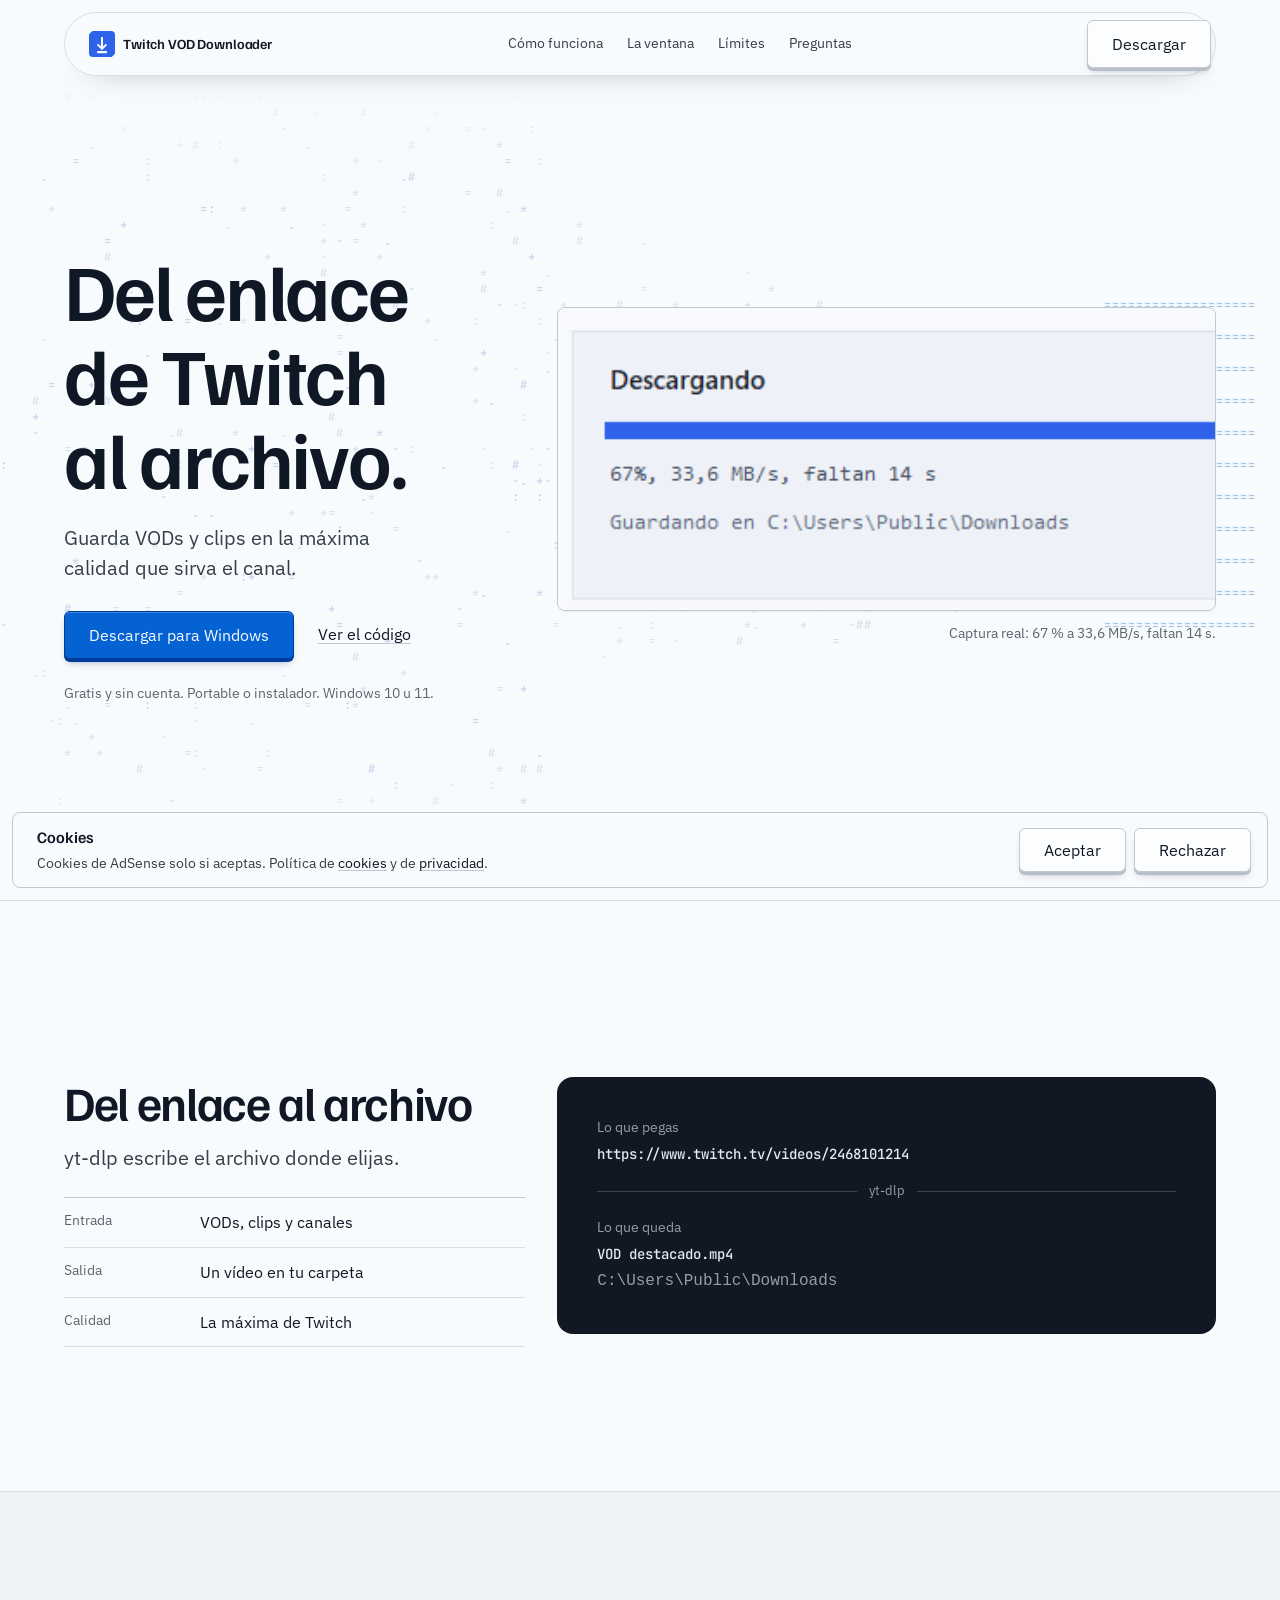
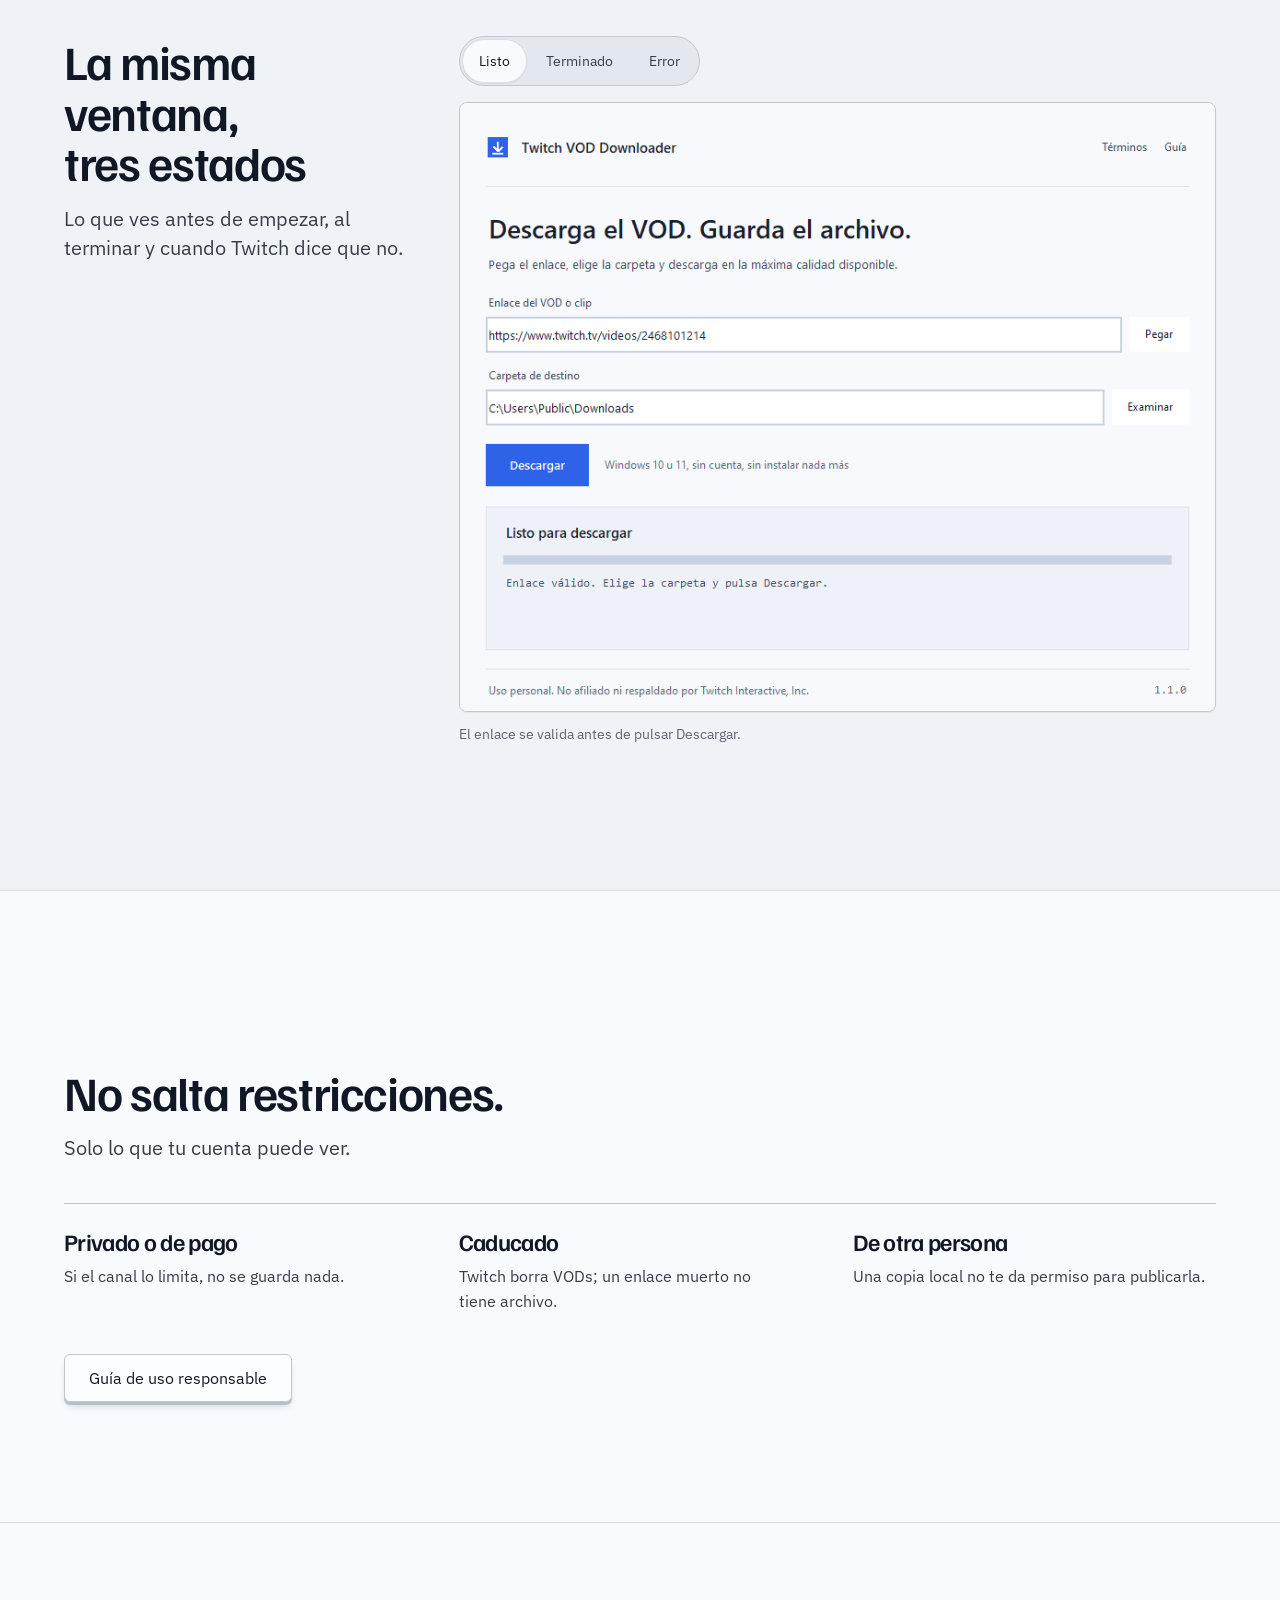
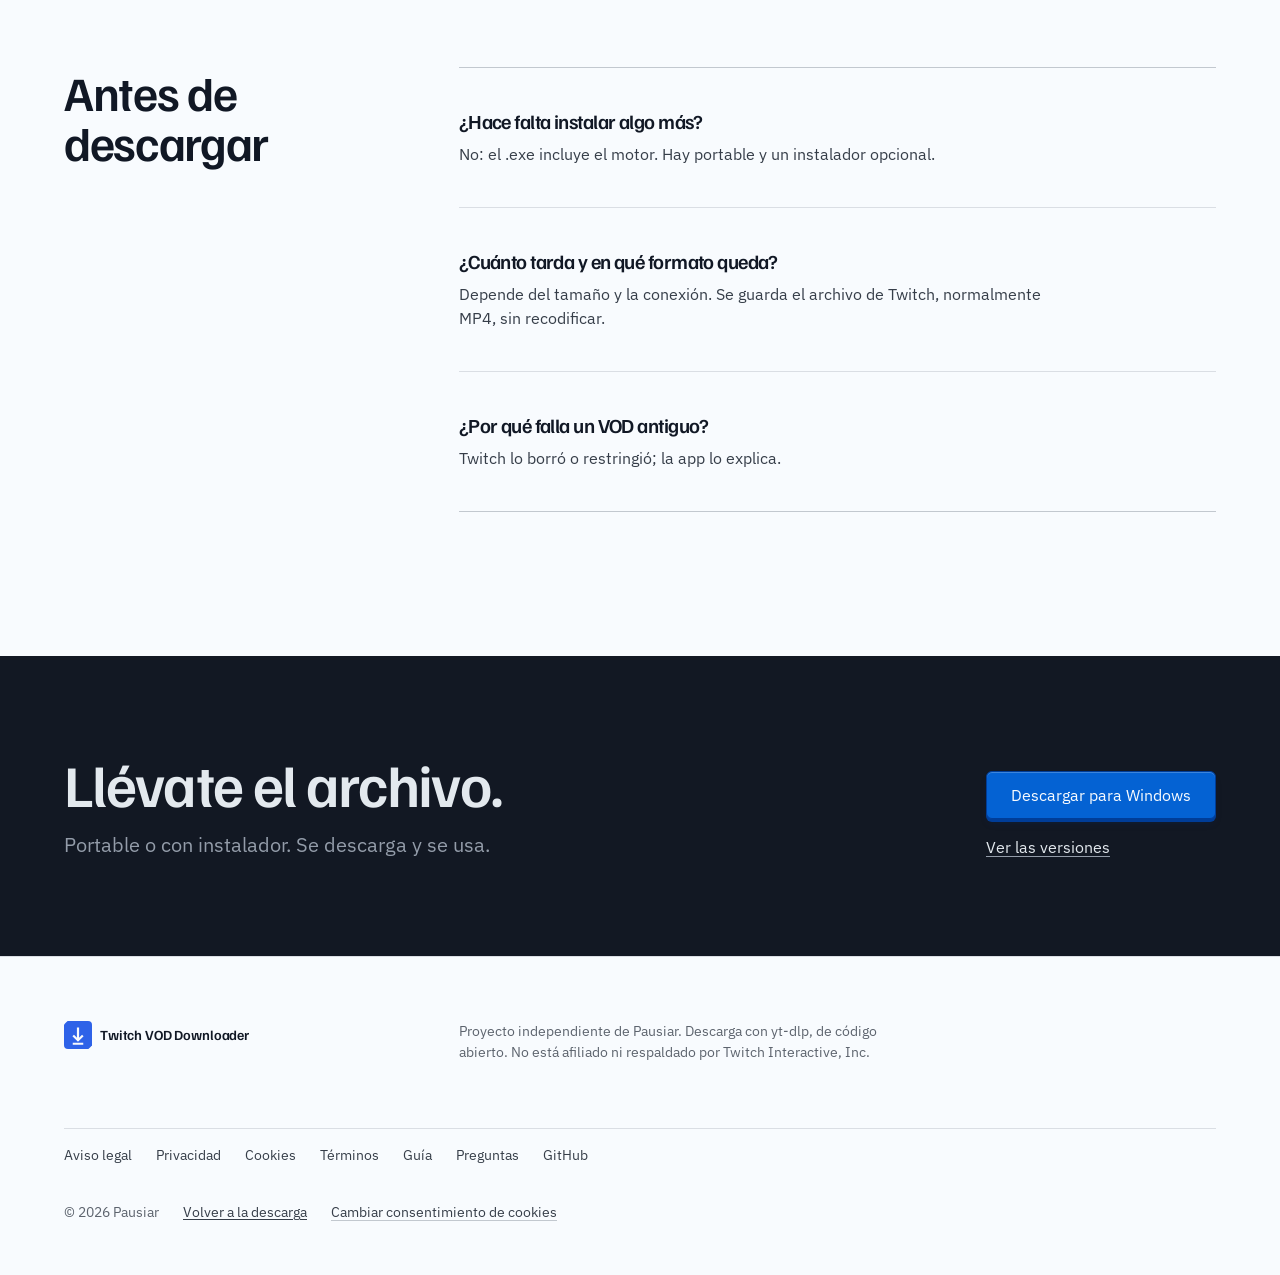
==== commit 690f0927: "feat: instalador Inno Setup junto al portable - Añade installer/TwitchDownloader.iss y compila Twitc" ====
--- a/docs/index.html
+++ b/docs/index.html
@@ -56,7 +56,7 @@
           "Descarga VODs, clips y canales de Twitch por URL",
           "Progreso con porcentaje, velocidad y tiempo restante",
           "Carpeta de destino a elección",
-          "Sin cuenta y sin instalador",
+          "Sin cuenta; portable o instalador opcional",
           "Código abierto"
         ],
         "publisher": {
@@ -130,7 +130,7 @@
               >
               <a class="link-quiet" href="https://github.com/Pausiar/TwitchDowloader">Ver el código</a>
             </div>
-            <p class="hero__note">Gratis, sin cuenta y sin instalador. Windows 10 u 11.</p>
+            <p class="hero__note">Gratis y sin cuenta. Portable o instalador. Windows 10 u 11.</p>
           </div>
           <div class="hero__proof">
             <figure
@@ -328,7 +328,7 @@
           <div class="faq__rows">
             <article>
               <h3>¿Hace falta instalar algo más?</h3>
-              <p>No: el .exe incluye el motor y pide Windows.</p>
+              <p>No: el .exe incluye el motor. Hay portable y un instalador opcional.</p>
             </article>
             <article>
               <h3>¿Cuánto tarda y en qué formato queda?</h3>
@@ -346,7 +346,7 @@
         <div class="container band__grid">
           <div>
             <h2 id="close-title">Llévate el archivo.</h2>
-            <p class="lead">Un .exe portable. Se descarga, se abre y se usa.</p>
+            <p class="lead">Portable o con instalador. Se descarga y se usa.</p>
           </div>
           <div class="band__actions">
             <a class="key key--primary" href="https://github.com/Pausiar/TwitchDowloader/releases/latest"
